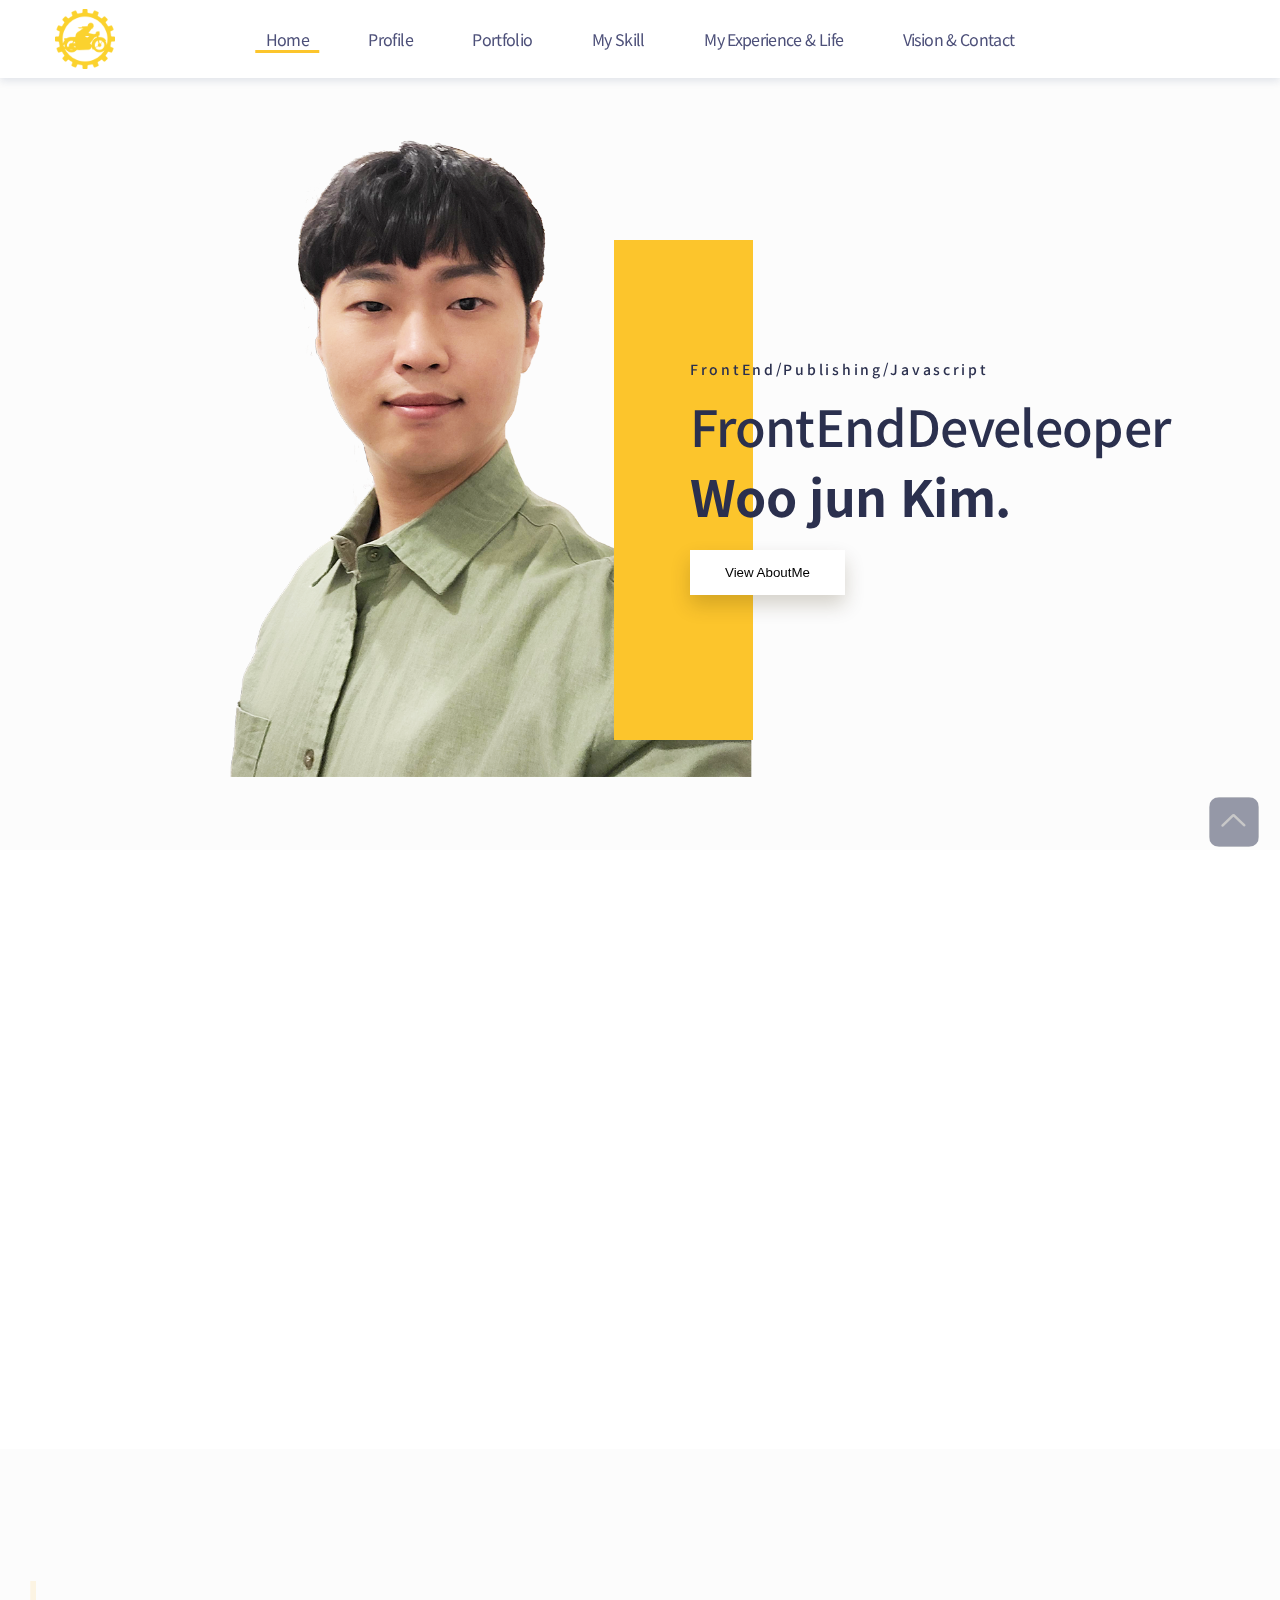
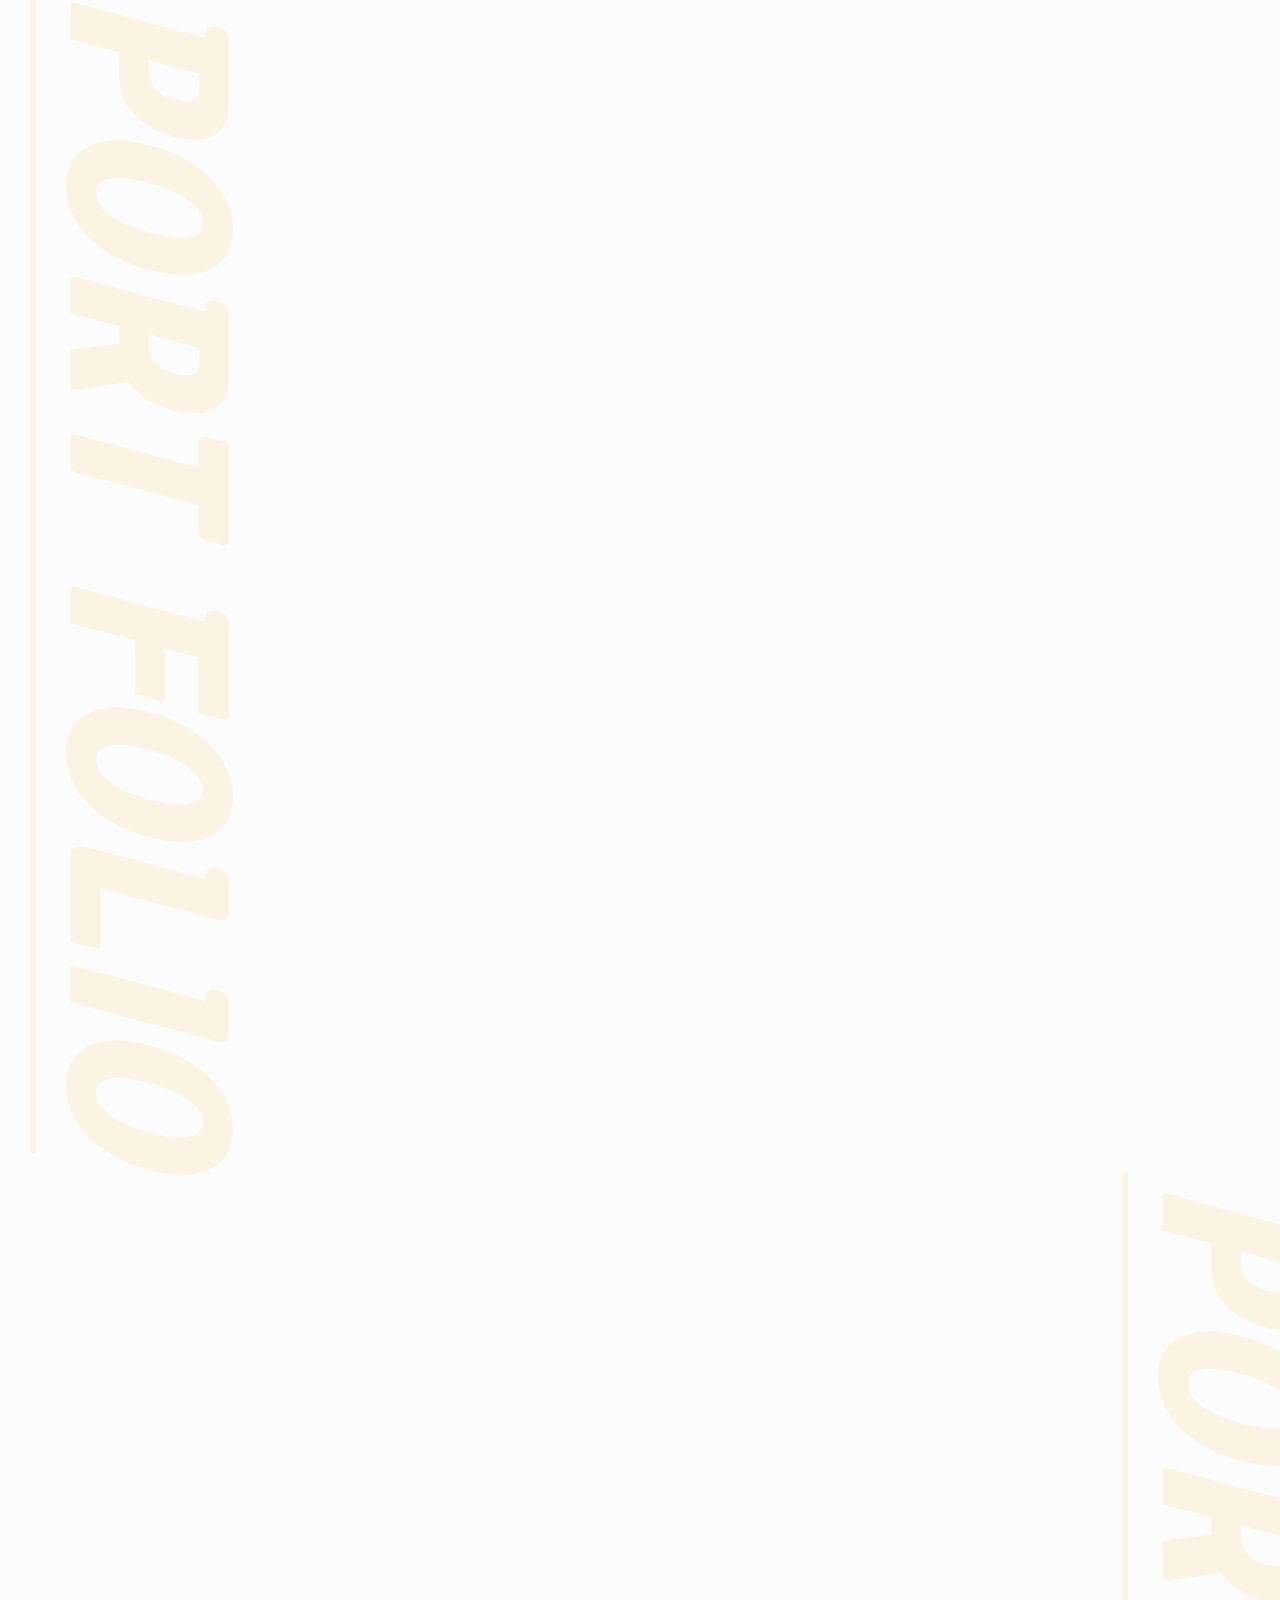
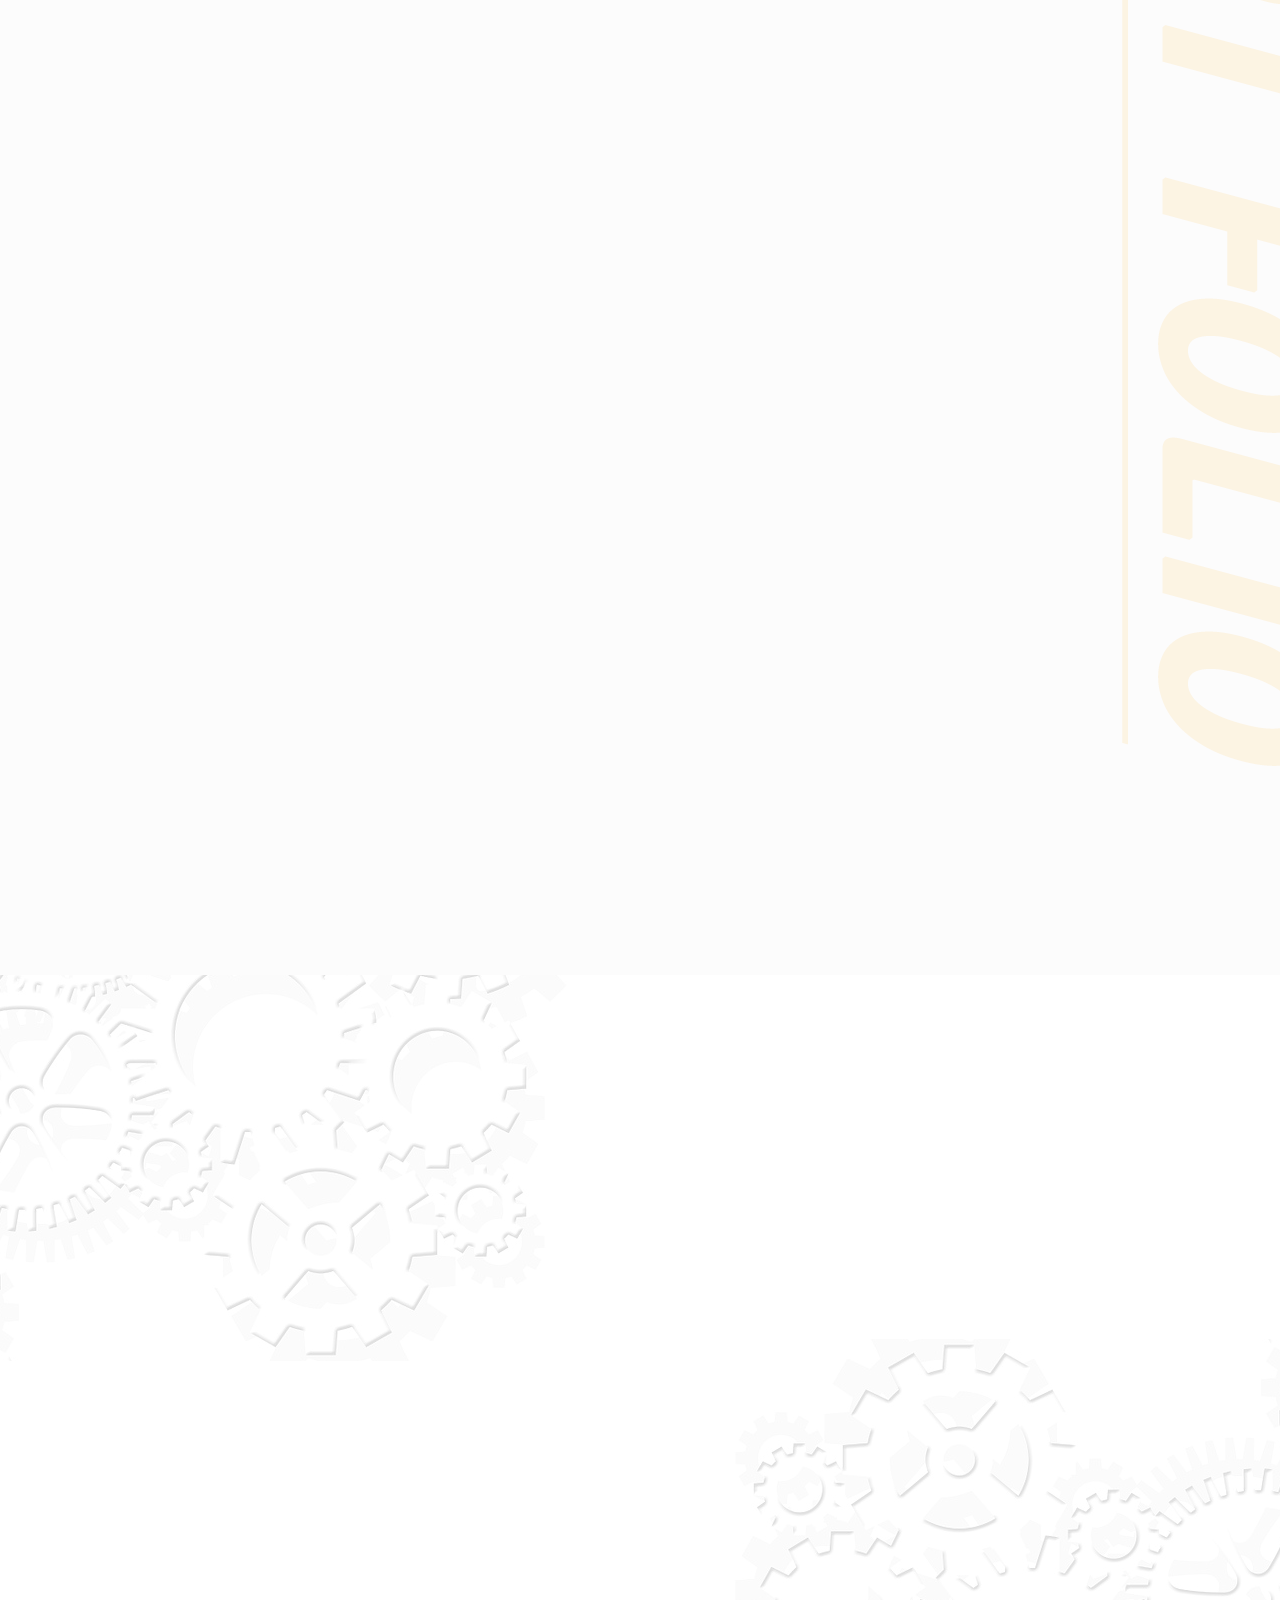
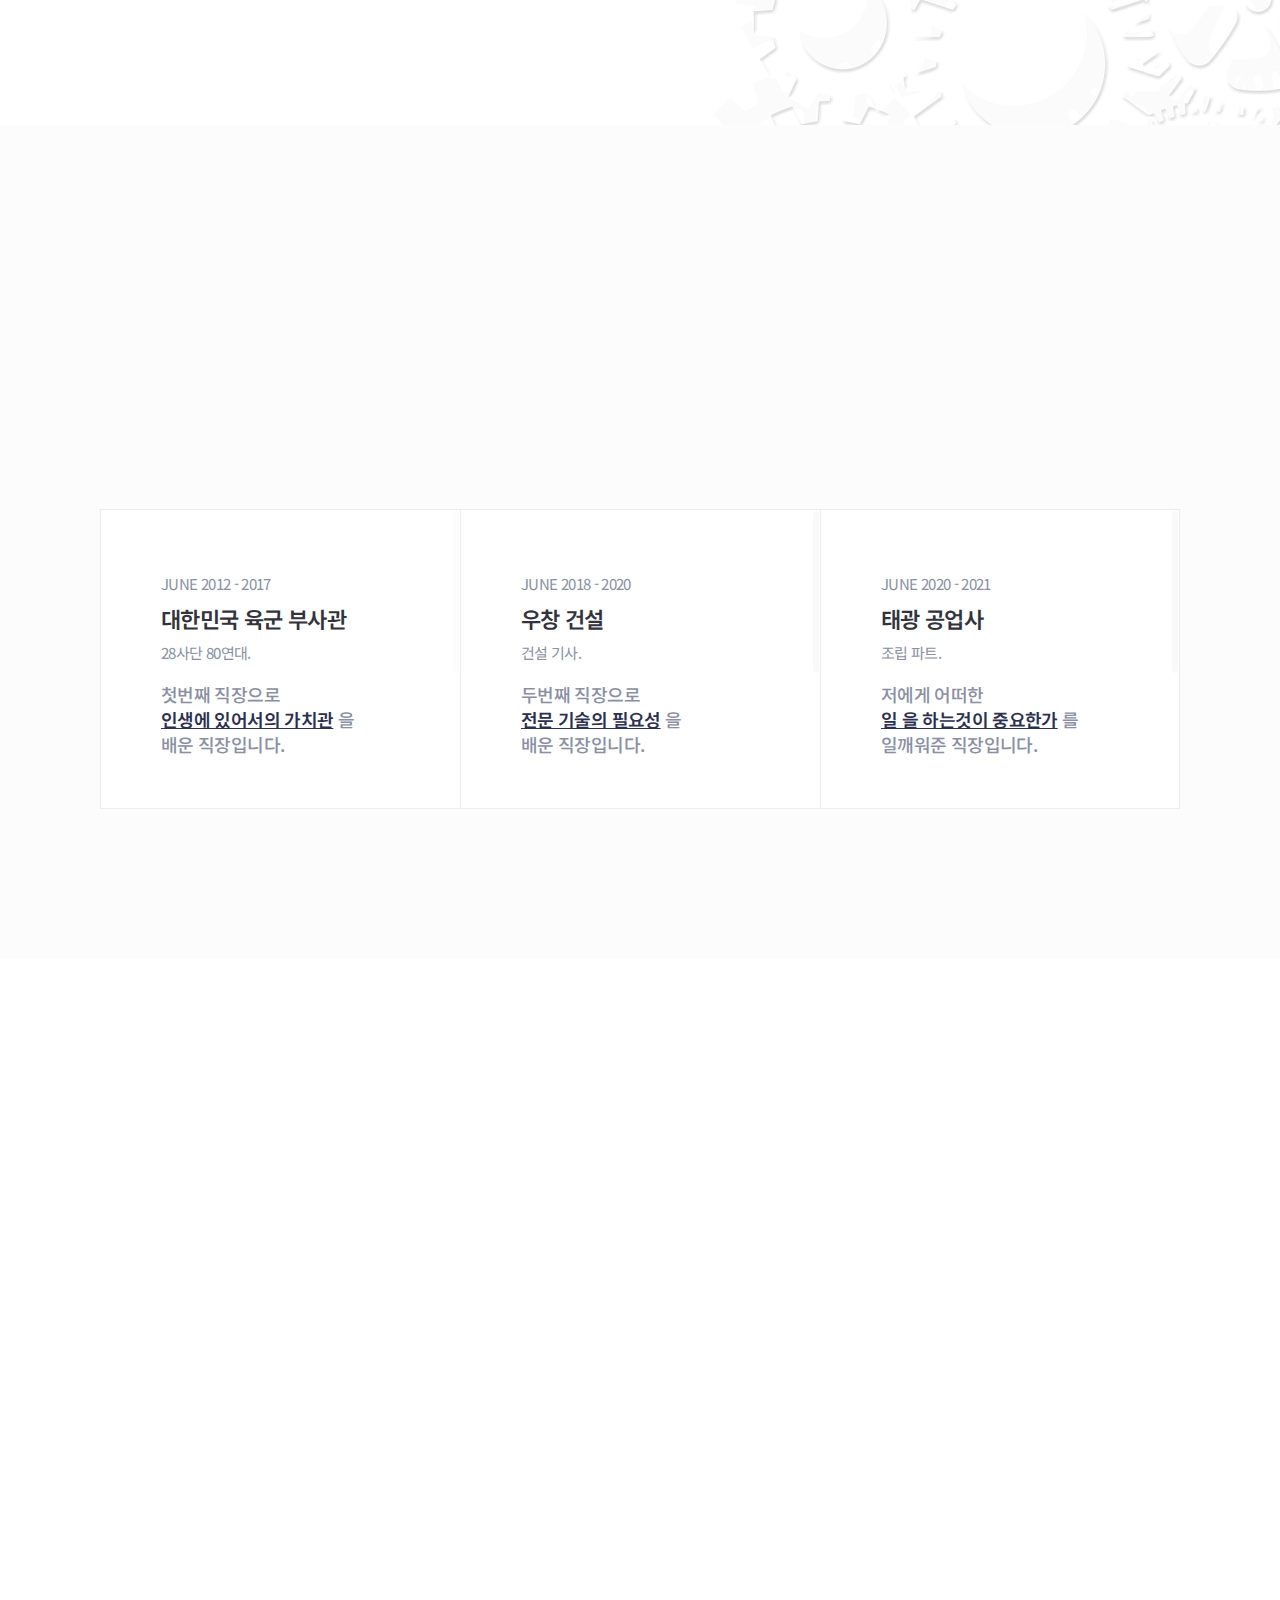
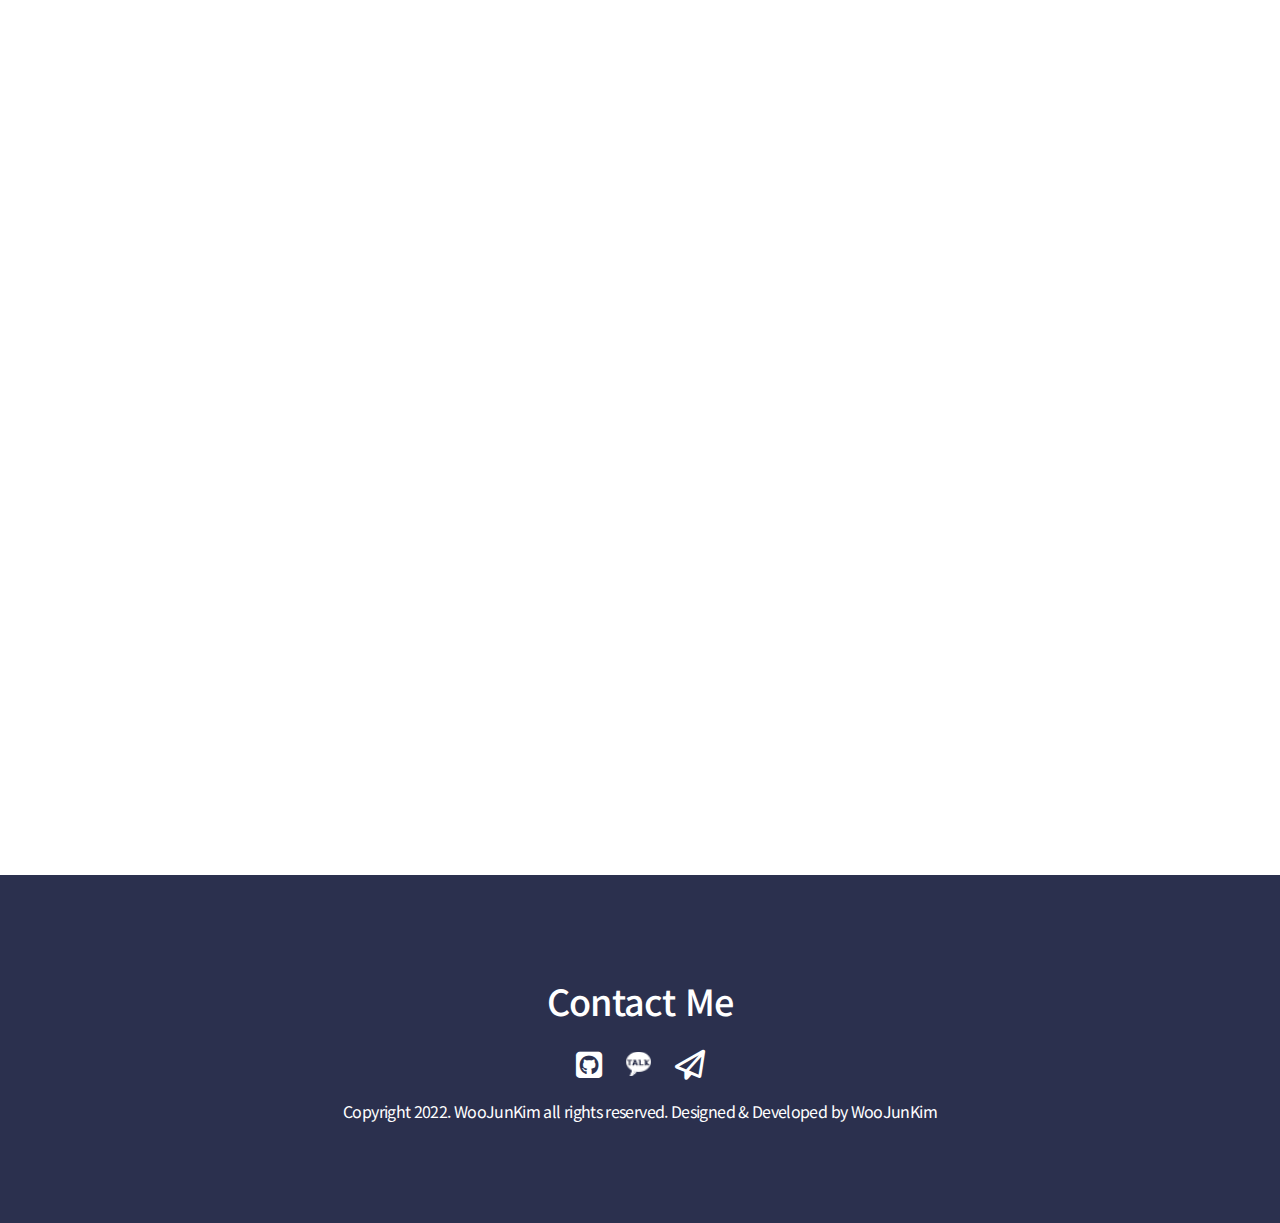
==== index.html @ 04f2af6b "AOS적용완료" ====
<!DOCTYPE html>
<html lang="ko">

<head>
  <meta charset="UTF-8" />
  <meta name="format-detection" content="telephone=no" />
  <!-- favicon -->
  <link rel="apple-touch-icon" sizes="180x180" href="images/apple-touch-icon.png" />
  <link rel="icon" type="image/png" sizes="32x32" href="images/favicon-32x32.png" />
  <link rel="icon" type="image/png" sizes="16x16" href="images/favicon-16x16.png" />
  <link rel="manifest" href="images/site.webmanifest" />
  <link rel="mask-icon" href="images/safari-pinned-tab.svg" color="#5bbad5" />
  <link rel="apple-touch-icon-precomposed" />
  <meta name="msapplication-TileColor" content="#da532c" />
  <meta name="theme-color" content="#ffffff" />

  <title>WooJunKim Portfolio</title>

  <meta http-equiv="X-UA-Compatible" content="IE=edge" />
  <meta name="viewport"
    content="width=device-width, initial-scale=1, minimum-scale=1, maximum-scale=1, user-scalable=no" />

  <meta name="description" content="프론트엔드 개발자 김우준 포트폴리오 입니다." />
  <meta name="keywords" content="프론트엔드, 퍼블리셔, 개발자 김우준 포트폴리오" />
  <meta name="author" content="김우준" />
  <meta property="og:title" content="프론트엔드 개발자 김우준 포트폴리오" />
  <meta property="og:site_name" content="프론트엔드 개발자 김우준 포트폴리오" />
  <meta property="og:type" content="website" />
  <meta property="og:url" content="ehdyd963741.youngyounge.github.io" />
  <meta property="og:image" content="youngyounge.github.io" />
  <meta property="og:description" content="프론트엔드 개발자 김우준 포트폴리오" />

  <link rel="stylesheet" href="css/reset.css" />
  <link
    href="https://fonts.googleapis.com/icon?family=Material+Icons|Material+Icons+Outlined|Material+Icons+Two+Tone|Material+Icons+Round|Material+Icons+Sharp"
    rel="stylesheet" />
  <link rel="stylesheet" href="https://cdnjs.cloudflare.com/ajax/libs/font-awesome/5.8.1/css/all.min.css"
    integrity="sha512-gMjQeDaELJ0ryCI+FtItusU9MkAifCZcGq789FrzkiM49D8lbDhoaUaIX4ASU187wofMNlgBJ4ckbrXM9sE6Pg=="
    crossorigin="anonymous" referrerpolicy="no-referrer" />

  <!--[if lt IE 9]>
      <script src="js/html5shiv.js"></script>
    <![endif]-->
  <script src="js/prefixfree.min.js"></script>
  <script src="js/respond.min.js"></script>
  <script src="https://ajax.googleapis.com/ajax/libs/jquery/2.2.4/jquery.min.js"></script>

  <!-- parallex -->
  <script src="js/parallax.min.js"></script>

  <!-- waypoint-->
  <script src="js/jquery.waypoints.js"></script>

  <!-- aos 관련 코드 -->
  <link href="js/aos/aos.css" rel="stylesheet" />
  <script src="js/aos/aos.js"></script>

  <!-- gsap -->
  <script src="https://cdnjs.cloudflare.com/ajax/libs/gsap/3.6.0/gsap.min.js"
    integrity="sha512-1dalHDkG9EtcOmCnoCjiwQ/HEB5SDNqw8d4G2MKoNwjiwMNeBAkudsBCmSlMnXdsH8Bm0mOd3tl/6nL5y0bMaQ=="
    crossorigin="anonymous" referrerpolicy="no-referrer"></script>

  <!-- googlefonts -->
  <link
    href="https://fonts.googleapis.com/icon?family=Material+Icons|Material+Icons+Outlined|Material+Icons+Two+Tone|Material+Icons+Round|Material+Icons+Sharp"
    rel="stylesheet" />

  <!-- font-awesome -->
  <link rel="stylesheet" href="https://cdnjs.cloudflare.com/ajax/libs/font-awesome/6.2.0/css/all.min.css"
    integrity="sha512-xh6O/CkQoPOWDdYTDqeRdPCVd1SpvCA9XXcUnZS2FmJNp1coAFzvtCN9BmamE+4aHK8yyUHUSCcJHgXloTyT2A=="
    crossorigin="anonymous" referrerpolicy="no-referrer" />

  <!-- Progressbar 관련 -->
  <script type="text/javascript" src="js/progressbar/progressbar.js"></script>
  <link rel="stylesheet" href="https://cdn.jsdelivr.net/npm/swiper/swiper-bundle.min.css" />

  <!-- mixitup -->
  <script src="js/mixitup.min.js"></script>
  <!-- swiper -->
  <script src="https://cdn.jsdelivr.net/npm/swiper/swiper-bundle.min.js"></script>
  <link rel="stylesheet" href="js/swiper/swiper.min.css" />
  <script src="js/swiper/swiper.min.js"></script>
  <!-- 스크롤바 -->
  <script src="js/jquery.nicescroll.min.js"></script>
  <link rel="stylesheet" href="css/style.css" />
  <link rel="stylesheet" href="css/responce.css">
  <script src="js/script.js"></script>
</head>

<body>
  <div class="wrap">
    <!-- 모바일 버튼 -->
    <a href="#" class="mb-bt">
      <span class="line"></span>
    </a>
    <!-- 모바일 메뉴 내용 -->
    <div class="mb-wrap">
      <div class="mb-wrap-main">
        <ul class="mb-menu">
          <li>
            <a href="#visual" class="mb-mainmenu">Home</a>
          </li>
          <li>
            <a href="#profile" class="mb-mainmenu">Profile</a>
          </li>
          <li>
            <a href="#portfolio" class="mb-mainmenu">Portfolio</a>
          </li>
          <li>
            <a href="#skill" class="mb-mainmenu">My Skill</a>
          </li>
          <li>
            <a href="#experience" class="mb-mainmenu">My Experience & Life</a>
          </li>
          <li>
            <a href="#vision" class="mb-mainmenu">Vision</a>
          </li>
          <li>
            <a href="#footer" class="mb-mainmenu">Footer</a>
          </li>
        </ul>
      </div>
    </div>
    <!-- 모바일 메뉴 가림막 -->
    <div class="mb-dim"></div>
    <!-- 위로올리기 -->
    <div class="gotop"></div>
    <!-- 오른쪽 고정 메뉴 -->
    <div class="fix-menu">
      <a href="#footer"><span>Contact</span></a>
      <a href="images/김우준.pdf"><i class="fa-solid fa-file-pdf"></i><span>PDF</span></a>
      <a href="#"><i class="fa-solid fa-file-contract"></i><span>이력서</span></a>
    </div>

    <header class="header">
      <a href="#" class="logo"></a>
      <div class="inner">
        <ul class="gnb">
          <li><a href="#visual">Home</a></li>
          <li><a href="#profile">Profile</a></li>
          <li><a href="#portfolio">Portfolio</a></li>
          <li><a href="#skill">My Skill</a></li>
          <li><a href="#experience">My Experience & Life</a></li>
          <li><a href="#vision">Vision & Contact</a></li>
        </ul>
      </div>
      <a href="#" class="mail"></a>
    </header>
    <section class="visual" id="visual">

      <div class="visual-left">
        <img src="images/visualmyfhoto.png" alt="" data-aos="fade-in" data-aos-delay="500" data-aos-duration="500"
          data-aos-offset="500" />
      </div>
      <div class="visual-right" data-aos="fade-left" data-aos-delay="500" data-aos-offset="500"
        data-aos-duration="500">
        <div class="visual-right-box"></div>
        <div class="visual-right-textbox">
          <p>F r o n t E n d / P u b l i s h i n g / J a v a s c r i p t</p>
          <h5>FrontEndDeveleoper</h5>
          <h3>Woo jun Kim.</h3>
          <a href="#profile"><button class="visual-right-bt">View AboutMe</button></a>
        </div>
      </div>

    </section>

    <section class="profile" id="profile">
      <div class="inner">
        <div class="profile-container">
          <div class="profile-left" data-aos="fade-up" data-aos-delay="600" data-aos-duration="1500"
            data-aos-offset="500">
            <div class="porfile-left-img"></div>
            <span>About Me</span>
          </div>

          <div class="profile-center">
            <div class="profile-center-textbox">
              <ul data-aos="fade-left" data-aos-delay="600" data-aos-duration="1000" data-aos-offset="200">
                <p>"Allow me to introduce myself!"</p>
                <li>Birth : January / 1993year</li>
                <li>E-mail : ehdyd963741@naver.com</li>
                <li>Location : Deagu</li>
                <li>MBTI : "INFJ-T"</li>
              </ul>
              <div data-aos="flip-left" data-aos-easing="ease-out-cubic" data-aos-delay="700" data-aos-duration="1200"
                data-aos-offset="200">
                <span>"어제보다 나은 오늘의 내가 되자!"가 모토인
                  <strong style="color: #fcc52c; font-weight: 700; font-size: 24px">김우준</strong>
                  입니다 : )
                </span>
                <p>
                  코딩의 세계에 빠져들고부터 배우는것이 매일매일 새롭고,<br />
                  즐거운 마음으로 숙련된 FrontEnd 개발자가 되기위해 노력이라는
                  <br />
                  비를 뿌리며 새싹에서 나무가 되듯이 결실의 열매를 맺어가겠습니다.
                </p>
                <div class="profile-bt">
                  <a href="#portfolio">
                    <button class="profile-center-bt">View Work</button>
                  </a>
                  <a href="https://github.com/ehdyd963741" target="_blank">
                    <button class="profile-center-bt2">Git Hub</button>
                  </a>
                </div>
              </div>
            </div>
          </div>

          <div class="profile-right">
            <div class="profile-right-education" data-aos="fade-left" data-aos-delay="600" data-aos-duration="1500"
              data-aos-offset="200">
              <ul>
                <h4>Education</h4>
                <li>뷰(Vue)활용 프론트엔드 개발자 양성과정</li>
                <li>2022.05 ~ 2022.10 그린컴퓨터아트학원</li>
                <li>2008.03 ~ 2011.02 경북기계공업고등학교</li>
              </ul>
            </div>
            <div class="profile-right-experience" data-aos="fade-left" data-aos-delay="700" data-aos-duration="1500"
              data-aos-offset="200">
              <ul>
                <h4>Experience</h4>
                <li>2012 ~ 2017 대한민국 육군 부사관</li>
                <li>2018 ~ 2020 우창건설</li>
                <li>2020 ~ 2021 태광공업사</li>
              </ul>
            </div>
          </div>
        </div>
      </div>
    </section>

    <section class="portfolio" id="portfolio">
      <div class="inner">

        <div id="scene" class="business_canvas">
          <div class="business_bg" data-depth="0.5">
            <span></span>
          </div>
        </div>

        <div id="scene2" class="business_canvas2">
          <div class="business_bg2" data-depth="0.5">
            <span></span>
          </div>
        </div>

        <div class="portfolio-title" data-aos="fade-up" data-aos-duration="1000" data-aos-offset="500">
          <h2>ProJect Works</h2>
          <span></span>
        </div>
        <!-- 문제생긴 녀석 -->

        <div class="persnoal-top" data-aos="fade-up" data-aos-duration="1500" data-aos-offset="500">
          <h4 data-aos="fade-left" data-aos-delay="600" data-aos-duration="700" data-aos-offset="500">Personal Work</h4>
          <div class="persnoal-img-box">
            <a href="#" class="pr-img1"></a>
            <a href="https://ehdyd963741.github.io/Suzuki/" target="_blank" class="pr-img2"></a>
          </div>
          <div class="pr-textbox clearfix" data-aos="fade-left" data-aos-delay="700" data-aos-duration="700"
            data-aos-offset="400">
            <ul>
              <p>Persnoal Work List</p>
              <li><a href="#">정육각(PC/Github)</a></li>
              <li><a href="#">스즈키(PC/Mobile/Github)</a></li>
            </ul>
          </div>
        </div>


        <div class="study-midle-all">
          <div class="study-midle clearfix">
            <h4 data-aos="fade-up" data-aos-duration="1000" data-aos-offset="500">StudyWork</h4>
            <div class="slide-menu" data-aos="fade-left" data-aos-delay="1200" data-aos-duration="700"
              data-aos-offset="400">
              <ul class="st-list">
                <p>Study List</p>
                <li>
                  <a href="#">거제청년 이룸 센터</a>
                </li>
                <li>
                  <a href="#">마시그래이</a>
                </li>
                <li>
                  <a href="#">노엘로 힐즈</a>
                </li>
                <li>
                  <a href="#">Stx건설</a>
                </li>
                <li>
                  <a href="#">K-water</a>
                </li>
              </ul>
            </div>
          </div>
          <div class="swiper-inner clearfix" data-aos="fade-down" data-aos-delay="600" data-aos-duration="700"
            data-aos-offset="400">
            <div class="swiper-container sw-port-cube">
              <div class="swiper-wrapper">
                <div class="swiper-slide slide-cube-item">
                  <div class="sw-port-thumb">
                    <a href="https://ehdyd963741.github.io/page-geoje/" target="_blank">
                      <img src="images/gejecube.png" alt="#" />
                    </a>
                    <div class="sw-port-link">
                      <a href="https://ehdyd963741.github.io/geojeyouth-2-/" target="_blank"
                        class="sw-port-link-work"><i class="fa-solid fa-file-code"></i>Work</a>
                      <a href="https://github.com/ehdyd963741/geojeyouth-2-.git" target="_blank"
                        class="sw-port-link-git"><i class="fab fa-github"></i>Git.code</a>
                      <a href="https://ehdyd963741.github.io/page-geoje/" target="_blank" class="sw-port-link-vue"><i
                          class="fab fa-vuejs"></i>Vue.Build</a>
                      <a href="https://github.com/ehdyd963741/vue-geoje.git" target="_blank"
                        class="sw-port-link-vue-git"><i class="fa-solid fa-code-pull-request"></i>Vue.Code</a>
                      <a href="https://geojeyouth.com/web/" target="_blank" class="sw-port-link-origin"><i
                          class="fa-regular fa-file-lines"></i>Origin</a>
                    </div>
                  </div>
                </div>
                <div class="swiper-slide slide-cube-item">
                  <div class="sw-port-thumb">
                    <a href="https://ehdyd963741.github.io/page-mashi/" target="_blank">
                      <img src="images/masicube.png" alt="#" />
                    </a>
                    <div class="sw-port-link">
                      <a href="https://ehdyd963741.github.io/Masigray/" target="_blank" class="sw-port-link-work"><i
                          class="fa-solid fa-file-code"></i>Work</a>
                      <a href="https://github.com/ehdyd963741/Masigray.git" target="_blank" class="sw-port-link-git"><i
                          class="fab fa-github"></i>Git.code</a>
                      <a href="https://ehdyd963741.github.io/page-mashi/ " target="_blank" class="sw-port-link-vue"><i
                          class="fab fa-vuejs"></i>Vue.Build</a>
                      <a href="https://github.com/ehdyd963741/vuemasi.git" target="_blank"
                        class="sw-port-link-vue-git"><i class="fa-solid fa-code-pull-request"></i>Vue.Code</a>
                      <a href="https://www.masigray.com:5021/main/main.asp" target="_blank"
                        class="sw-port-link-origin"><i class="fa-regular fa-file-lines"></i>Origin</a>
                    </div>
                  </div>
                </div>
                <div class="swiper-slide slide-cube-item">
                  <div class="sw-port-thumb">
                    <a href="https://ehdyd963741.github.io/page-noelo/" target="_blank">
                      <img src="images/noelocube.png" alt="#" />
                    </a>
                    <div class="sw-port-link">
                      <a href="https://ehdyd963741.github.io/noelohills/" target="_blank" class="sw-port-link-work"><i
                          class="fa-solid fa-file-code"></i>Work</a>
                      <a href="https://github.com/ehdyd963741/noelohills.git" target="_blank"
                        class="sw-port-link-git"><i class="fab fa-github"></i>Git.code</a>
                      <a href="https://ehdyd963741.github.io/page-noelo/" target="_blank" class="sw-port-link-vue"><i
                          class="fab fa-vuejs"></i>Vue.Build</a>
                      <a href="https://github.com/ehdyd963741/vuenoelo.git" target="_blank"
                        class="sw-port-link-vue-git"><i class="fa-solid fa-code-pull-request"></i>Vue.Code</a>
                      <a href="https://noelohills.com/" target="_blank" class="sw-port-link-origin"><i
                          class="fa-regular fa-file-lines"></i>Origin</a>
                    </div>
                  </div>
                </div>
                <div class="swiper-slide slide-cube-item">
                  <div class="sw-port-thumb">
                    <a href="https://ehdyd963741.github.io/page-stx/" target="_blank">
                      <img src="images/stxcube.png" alt="#" />
                    </a>
                    <div class="sw-port-link">
                      <a href="https://ehdyd963741.github.io/STXconst/" target="_blank" class="sw-port-link-work"><i
                          class="fa-solid fa-file-code"></i>Work</a>
                      <a href="https://github.com/ehdyd963741/STXconst.git" target="_blank" class="sw-port-link-git"><i
                          class="fab fa-github"></i>Git.code</a>
                      <a href="https://ehdyd963741.github.io/page-stx/" target="_blank" class="sw-port-link-vue"><i
                          class="fab fa-vuejs"></i>Vue.Build</a>
                      <a href="https://github.com/ehdyd963741/vuestx.git" target="_blank"
                        class="sw-port-link-vue-git"><i class="fa-solid fa-code-pull-request"></i>Vue.Code</a>
                      <a href="http://www.stxconst.co.kr/" target="_blank" class="sw-port-link-origin"><i
                          class="fa-regular fa-file-lines"></i>Origin</a>
                    </div>
                  </div>
                </div>
                <div class="swiper-slide slide-cube-item">
                  <div class="sw-port-thumb">
                    <a href="https://ehdyd963741.github.io/k-water/" target="_blank">
                      <img src="images/k-watercube.png" alt="#" />
                    </a>
                    <div class="sw-port-link">
                      <a href="https://ehdyd963741.github.io/k-water/" target="_blank" class="sw-port-link-work"><i
                          class="fa-solid fa-file-code"></i>Work</a>
                      <a href="https://github.com/ehdyd963741/k-water.git" target="_blank" class="sw-port-link-git"><i
                          class="fab fa-github"></i>Git.code</a>
                      <a href="https://www.kwater.or.kr/main.do?s_mid=1" target="_blank" class="sw-port-link-origin"><i
                          class="fa-regular fa-file-lines"></i>Origin</a>
                    </div>
                  </div>
                </div>
              </div>
            </div>
          </div>
        </div>

        <div class="allproject" data-aos="fade-up" data-aos-delay="600" data-aos-duration="500" data-aos-offset="300">
          <div class="allproject-title-box">
            <h2>All Project Works</h2>
            <p>제가 직접 작성한 클론코딩 및 Vue 프로젝트 입니다.</p>
          </div>

          <div class="container allproject-menubar">
            <button type="button" data-filter="all">
              <p>All ProJect Works</p>
            </button>
            <button type="button" data-filter=".persnoal">
              <p>Persnoal Work</p>
            </button>
            <button type="button" data-filter=".vuework">
              <p>Vue Project</p>
            </button>
            <button type="button" data-filter=".secons">
              <p>Team / API / PHP Project</p>
            </button>
          </div>

          <div class="mix-wrapper allproject-title-item">
            <div class="mix persnoal allproject-item" data-order="1">
              <div class="item-mack"></div>
                <img src="images/suzukiap.png" alt="스즈키" href="https://ehdyd963741.github.io/Suzuki/"/>
              <div class="item-mack2">
                <a href="https://ehdyd963741.github.io/Suzuki/" target="_blank" class="sw-port-link-work">
                  <i class="fa-solid fa-file-code"></i>Work</a>
                <a href="https://github.com/ehdyd963741/Suzuki.git" target="_blank" class="sw-port-link-git">
                  <i class="fab fa-github"></i>Git.code</a>
                <a href="https://www.suzuki.kr/" target="_blank" class="sw-port-link-origin">
                  <i class="fa-regular fa-file-lines"></i>Origin</a>
              </div>
            </div>
            <div class="mix persnoal allproject-item" data-order="2">
              <div class="item-mack"></div>
              <img src="images/jungap.png" alt="" />
              <div class="item-mack2">
                <a href="#" target="_blank" class="sw-port-link-work">
                  <i class="fa-solid fa-file-code"></i>Work</a>
                <a href="#" target="_blank" class="sw-port-link-git">
                  <i class="fab fa-github"></i>Git.code</a>
                <a href="#" target="_blank" class="sw-port-link-origin">
                  <i class="fa-regular fa-file-lines"></i>Origin</a>
              </div>
            </div>
            <div class="mix allproject-item" data-order="3">
              <div class="item-mack"></div>
              <img src="images/kwaterap.png" alt="" />
              <div class="item-mack2">
                <a href="https://ehdyd963741.github.io/k-water/" target="_blank" class="sw-port-link-work"><i
                    class="fa-solid fa-file-code"></i>Work</a>
                <a href="https://github.com/ehdyd963741/k-water.git" target="_blank" class="sw-port-link-git"><i
                    class="fab fa-github"></i>Git.code</a>
                <a href="https://www.kwater.or.kr/main.do?s_mid=1" target="_blank" class="sw-port-link-origin"><i
                    class="fa-regular fa-file-lines"></i>Origin</a>
              </div>
            </div>
            <div class="mix vuework allproject-item" data-order="4">
              <div class="item-mack"></div>
              <img src="images/gejeap.png" alt="" />
              <div class="item-mack2">
                <a href="https://ehdyd963741.github.io/geojeyouth-2-/" target="_blank" class="sw-port-link-work"><i
                    class="fa-solid fa-file-code"></i>Work</a>
                <a href="https://github.com/ehdyd963741/geojeyouth-2-.git" target="_blank" class="sw-port-link-git"><i
                    class="fab fa-github"></i>Git.code</a>
                <a href="https://ehdyd963741.github.io/page-geoje/" target="_blank" class="sw-port-link-vue"><i
                    class="fab fa-vuejs"></i>Vue.Build</a>
                <a href="https://github.com/ehdyd963741/vue-geoje.git" target="_blank" class="sw-port-link-vue-git"><i
                    class="fa-solid fa-code-pull-request"></i>Vue.Code</a>
                <a href="https://geojeyouth.com/web/" target="_blank" class="sw-port-link-origin"><i
                    class="fa-regular fa-file-lines"></i>Origin</a>
              </div>
            </div>
            <div class="mix vuework allproject-item" data-order="5">
              <div class="item-mack"></div>
              <img src="images/noeloap.png" alt="" />
              <div class="item-mack2">
                <a href="https://ehdyd963741.github.io/noelohills/" target="_blank" class="sw-port-link-work"><i
                    class="fa-solid fa-file-code"></i>Work</a>
                <a href="https://github.com/ehdyd963741/noelohills.git" target="_blank" class="sw-port-link-git"><i
                    class="fab fa-github"></i>Git.code</a>
                <a href="https://ehdyd963741.github.io/page-noelo/" target="_blank" class="sw-port-link-vue"><i
                    class="fab fa-vuejs"></i>Vue.Build</a>
                <a href="https://github.com/ehdyd963741/vuenoelo.git" target="_blank" class="sw-port-link-vue-git"><i
                    class="fa-solid fa-code-pull-request"></i>Vue.Code</a>
                <a href="https://noelohills.com/" target="_blank" class="sw-port-link-origin"><i
                    class="fa-regular fa-file-lines"></i>Origin</a>
              </div>
            </div>
            <div class="mix vuework allproject-item" data-order="6">
              <div class="item-mack"></div>
              <img src="images/masiap.png" alt="" />
              <div class="item-mack2">
                <a href="https://ehdyd963741.github.io/Masigray/" target="_blank" class="sw-port-link-work"><i
                    class="fa-solid fa-file-code"></i>Work</a>
                <a href="https://github.com/ehdyd963741/Masigray.git" target="_blank" class="sw-port-link-git"><i
                    class="fab fa-github"></i>Git.code</a>
                <a href="https://ehdyd963741.github.io/page-mashi/ " target="_blank" class="sw-port-link-vue"><i
                    class="fab fa-vuejs"></i>Vue.Build</a>
                <a href="https://github.com/ehdyd963741/vuemasi.git" target="_blank" class="sw-port-link-vue-git"><i
                    class="fa-solid fa-code-pull-request"></i>Vue.Code</a>
                <a href="https://www.masigray.com:5021/main/main.asp" target="_blank" class="sw-port-link-origin"><i
                    class="fa-regular fa-file-lines"></i>Origin</a>
              </div>
            </div>
            <div class="mix vuework allproject-item" data-order="7">
              <div class="item-mack"></div>
              <img src="images/stxap.png" alt="" />
              <div class="item-mack2">
                <a href="https://ehdyd963741.github.io/STXconst/" target="_blank" class="sw-port-link-work">
                  <i class="fa-solid fa-file-code"></i>Work</a>
                <a href="https://github.com/ehdyd963741/STXconst.git" target="_blank" class="sw-port-link-git">
                  <i class="fab fa-github"></i>Git.code</a>
                <a href="https://ehdyd963741.github.io/page-stx/" target="_blank" class="sw-port-link-vue">
                  <i class="fab fa-vuejs"></i>Vue.Build</a>
                <a href="https://github.com/ehdyd963741/vuestx.git" target="_blank" class="sw-port-link-vue-git">
                  <i class="fa-solid fa-code-pull-request"></i>Vue.Code</a>
                <a href="http://www.stxconst.co.kr/" target="_blank" class="sw-port-link-origin">
                  <i class="fa-regular fa-file-lines"></i>Origin</a>
              </div>
            </div>
            <div class="mix secons allproject-item" data-order="8">
              <div class="item-mack"></div>
              <img src="images/corailap.png" alt="" />
              <div class="item-mack2">
                <a href="https://qwertymi.github.io/korail/" target="_blank" class="sw-port-link-work">
                  <i class="fa-solid fa-file-code"></i>Work</a>
                <a href="https://github.com/qwertymi/korail" target="_blank" class="sw-port-link-git">
                  <i class="fab fa-github"></i>Git.code</a>
                <a href="https://info.korail.com/info/index.do" target="_blank" class="sw-port-link-origin">
                  <i class="fa-regular fa-file-lines"></i>Origin</a>
              </div>
            </div>
            <div class="mix vuework secons allproject-item" data-order="9">
              <div class="item-mack"></div>
              <img src="images/ghibliap.png" alt="" />
              <div class="item-mack2">
                <a href="https://ehdyd963741.github.io/page-ghibli/" target="_blank" class="sw-port-link-vue">
                  <i class="fab fa-vuejs"></i>Vue.Build</a>
                <a href="https://github.com/ehdyd963741/vuestx.git" target="_blank" class="sw-port-link-vue-git">
                  <i class="fa-solid fa-code-pull-request"></i>Vue.Code</a>
                <a href="https://github.com/ehdyd963741/STXconst.git" target="_blank" class="sw-port-link-git">
                  <i class="fab fa-github"></i>Git.code</a>
                <a href="http://www.stxconst.co.kr/" target="_blank" class="sw-port-link-origin">
                  <i class="fa-regular fa-file-lines"></i>Origin</a>
              </div>
            </div>
            <div class="mix vuework secons allproject-item" data-order="10">
              <div class="item-mack"></div>
              <img src="images/toyap.png" alt="" />
              <div class="item-mack2">
                <a href="https://ehdyd963741.github.io/page-stx/" target="_blank" class="sw-port-link-vue">
                  <i class="fab fa-vuejs"></i>Vue.Build</a>
                <a href="https://github.com/ehdyd963741/vuestx.git" target="_blank" class="sw-port-link-vue-git">
                  <i class="fa-solid fa-code-pull-request"></i>Vue.Code</a>
                <a href="https://github.com/ehdyd963741/STXconst.git" target="_blank" class="sw-port-link-git">
                  <i class="fab fa-github"></i>Git.code</a>
                <a href="http://www.stxconst.co.kr/" target="_blank" class="sw-port-link-origin">
                  <i class="fa-regular fa-file-lines"></i>Origin</a>
              </div>
            </div>
            <div class="mix vuework persnoal allproject-item" data-order="11">
              <div class="item-mack"></div>
              <img src="images/noneap.png" alt="" />
              <div class="item-mack2"></div>
            </div>
            <div class="mix vuework persnoal allproject-item" data-order="12">
              <div class="item-mack"></div>
              <img src="images/noneap.png" alt="" />
              <div class="item-mack2"></div>
            </div>
          </div>
        </div>
      </div>
    </section>

    <section class="skill" id="skill">
      <div class="skill-back"></div>
      <div class="skill-back2"></div>
      <div class="inner">
        <div class="ab-text">
          <h3 data-aos="fade-up" data-aos-delay="500" data-aos-duration="700" data-aos-offset="400">My Skills</h3>
          <span data-aos="fade-up" data-aos-delay="600" data-aos-duration="700" data-aos-offset="400">제가 사용한 Skill
            들입니다.
            <strong style="color: #2b304e; font-weight: 500; font-size: 18px">아직은 미약한 부분이 많은 Skill </strong>이지만 항상 갈고 닦아
            <strong style="color: #2b304e; font-weight: 500; font-size: 18px">100%</strong>를 채울수 있도록 노력하는 현재 진행형
            입니다.</span>
        </div>

        <div class="skill-about-container" data-aos="zoom-in">
          <div>
            <i class="fa-brands fa-html5" style="color: #2b304e"></i>
            <p>HTML</p>
            <div id="H"></div>
          </div>

          <div>
            <i class="fa-brands fa-css3" style="padding-left: 10px; color: #2b304e"></i>
            <p>CSS</p>
            <div id="C"></div>
          </div>

          <div>
            <i class="fab fa-github" style="color: #2b304e"></i>
            <p>GitHub</p>
            <div id="G"></div>
          </div>

          <div>
            <i class="fa-brands fa-figma" style="padding-left: 5px; color: #2b304e"></i>
            <p>Figma</p>
            <div id="F"></div>
          </div>

          <div>
            <i class="fa-brands fa-js" style="padding-left: 10px; color: #2b304e"></i>
            <p>javascript</p>
            <div id="J"></div>
          </div>

          <div>
            <i class="fa-brands fa-sass" style="padding-left: 13px; color: #2b304e"></i>
            <p>SCSS</p>
            <div id="S"></div>
          </div>

          <div>
            <i class="fa-solid fa-wifi" style="transform: rotate(240deg); color: #2b304e"></i>
            <p>Jquery</p>
            <div id="Q"></div>
          </div>

          <div>
            <i class="fa-brands fa-bootstrap" style="padding-left: 5px; color: #2b304e"></i>
            <p>BootStrap</p>
            <div id="T"></div>
          </div>

          <div>
            <i class="fa-brands fa-vuejs" style="color: #2b304e"></i>
            <p>Vue</p>
            <div id="V"></div>
          </div>

          <div>
            <i class="fa-brands fa-php" style="color: #2b304e"></i>
            <p>PHP</p>
            <div id="P"></div>
          </div>

          <div>
            <i class="fa-solid fa-otter" style="padding-left: 5px; color: #2b304e"></i>
            <p>MariaDB</p>
            <div id="M"></div>
          </div>

          <div>
            <i class="fa-regular fa-file" style="padding-left: 10px; color: #2b304e"></i>
            <p>RestFull</p>
            <div id="L"></div>
          </div>
        </div>
      </div>
    </section>

    <section class="experience" id="experience">
      <div class="inner">
        <div class="experience-title-box">
          <h2 data-aos="fade-up" data-aos-delay="500" data-aos-duration="700" data-aos-offset="400">Work Experiences
          </h2>
          <p data-aos="fade-up" data-aos-delay="1500" data-aos-duration="700" data-aos-offset="400">
            10년간의 직장을 다니며 쌓인 여러 경험들 입니다.<br />
            이러한 경험들을 통해 <strong style="color:#2b304e; font-weight:800;">'김우준'</strong> 이 어떤 사람인지 <br> 직장 내 동료들과 잘 어울릴
            사람인지, 문제점 개선을 위하여 어떤 노력을 했는지를 적어 보았습니다.
          </p>
        </div>
        <div class="experience-container">
          <div class="experience-item">
            <p>JUNE 2012 - 2017</p>
            <h3>대한민국 육군 부사관</h3>
            <p>28사단 80연대.</p>
            <ul class="experience-item-list">
              <li style="font-weight: 500; font-size: 18px; padding: 10px 0">
                첫번째 직장으로<br><strong style="
                      font-weight: 600;
                      font-size: 18px;
                      text-decoration: underline;
                      color: #2b304e;
                    ">인생에 있어서의 가치관</strong> 을 <br>배운 직장입니다.
              </li>
              <li style="font-weight: 500; font-size: 16px; padding-top: 50px">
                제가 배운 삶을 바꾸어준<br />
                가치관을 소개합니다.
              </li>
              <li style="font-weight: 500; font-size: 16px; padding-top: 10px">
                1.사람들 과의 관계에서 소홀히 하지말것
              </li>
              <li style="font-weight: 500; font-size: 16px">
                2.긴급한 순간에 당황하지 말것
              </li>
              <li style="font-weight: 500; font-size: 16px">
                3.성실과 겸손한 태도는 인정을 받는다.
              </li>
            </ul>
          </div>
          <div class="experience-item">
            <p>JUNE 2018 - 2020</p>
            <h3>우창 건설</h3>
            <p>건설 기사.</p>
            <ul class="experience-item-list">
              <li style="font-weight: 500; font-size: 18px; padding: 10px 0">
                두번째 직장으로<br>
                <strong style="
                      font-weight: 600;
                      font-size: 18px;
                      text-decoration: underline;
                      color: #2b304e;
                    ">전문 기술의 필요성</strong> 을 <br> 배운 직장입니다.
              </li>
              <li style="font-weight: 500; font-size: 16px; padding-top: 50px">
                우창 건설에서 배운 가치관을 소개합니다.
              </li>
              <li style="font-weight: 500; font-size: 16px; padding-top: 10px">
                1.사소한것이라도 대충하지 말것
              </li>
              <li style="font-weight: 500; font-size: 16px">
                2.전문 기술은 노력과 끈기 배우려는 의지가 가장 중요할것.
              </li>
              <li style="
                    font-weight: 500;
                    font-size: 16px;
                    padding-bottom: 10px;
                  ">
                3.몸 관리의 중요성
              </li>
            </ul>
          </div>
          <div class="experience-item">
            <p>JUNE 2020 - 2021</p>
            <h3>태광 공업사</h3>
            <p>조립 파트.</p>
            <ul class="experience-item-list">
              <li style="font-weight: 500; font-size: 18px; padding: 10px 0">
                저에게 어떠한<br>
                <strong style="
                      font-weight: 600;
                      font-size: 18px;
                      text-decoration: underline;
                      color: #2b304e;
                    ">일 을 하는것이 중요한가</strong> 를<br> 일깨워준 직장입니다.
              </li>
              <li style="font-weight: 500; font-size: 16px; padding-top: 50px">
                태광 공업사에서 배운것을 소개합니다.
              </li>
              <li style="font-weight: 500; font-size: 16px; padding-top: 10px">
                1.급할수록 돌아가라.
              </li>
              <li style="font-weight: 500; font-size: 16px">
                2.일의 효율성을 파악하고 실천하라.
              </li>
              <li style="
                    font-weight: 500;
                    font-size: 16px;
                    padding-bottom: 10px;
                  ">
                3.완전하게 끝낸 일도 다시한번 확인하라.
              </li>
            </ul>
          </div>
        </div>
      </div>
    </section>

    <section class="life" id="life">
      <div class="inner">
        <div class="experience-title-box">
          <h2 data-aos="fade-up" data-aos-delay="500" data-aos-duration="700" data-aos-offset="400">My Life Style</h2>
        </div>
        <div class="life-container">

          <div class="life-item" data-aos="fade-right" data-aos-delay="600" data-aos-duration="700"
            data-aos-offset="400">
            <div class="life-item-study"></div>
            <img src="images/studycaffe.jpg" alt="" />

            <ul class="life-item-text">
              <h3>Study</h3>
              <span>Caffe & Study</span>
              <p>
                FrontEnd를 배우기 시작하면서 집에서의 공부도 좋지만 기분전환과
                집중을 올리기위해 Caffe에서의 Study를 즐깁니다 : )
              </p>
              <p>평소 Publishing 및 Vue , JavaScript를 공부합니다</p>
            </ul>
          </div>
          <div class="life-item" data-aos="fade-right" data-aos-delay="700" data-aos-duration="700"
            data-aos-offset="400">
            <div class="life-item-tiproad"></div>
            <img class="triproad" src="images/triproad.jpg" alt="" />

            <ul class="life-item-text">
              <h3>Trip</h3>
              <span>Trip & Food & frends</span>
              <p>
                친구들과의 기분전환으로 여행을 자주 다닙니다. 여행지에서의
                직접 만든 요리는 그만큼 더 정성을 들이고 맛이 납니다 : )
              </p>
              <p>또한 가족들과의 여행도 자주 하는 편입니다</p>
            </ul>
          </div>
          <div class="life-item" data-aos="fade-right" data-aos-delay="800" data-aos-duration="700"
            data-aos-offset="400">
            <div class="life-item-drow"></div>
            <img class="drow" src="images/drow.jpg" alt="" />
            <ul class="life-item-text">
              <h3>Painting</h3>
              <span>Drow & cartoon</span>
              <p>
                어렸을때 부터 꾸준히 해오는 취미인대 그림 그리는것이 상당히
                즐겁고 차분하게 만들어 줍니다 : )
              </p>
            </ul>
          </div>
        </div>
      </div>
    </section>

    <section class="vision" id="vision" data-aos="fade-up" data-aos-delay="1000" data-aos-duration="700"
      data-aos-offset="400">
      <div class="inner">
        <div class="vision-t">
          <h2>N's Years Vision</h2>
        </div>
        <!-- Swiper -->
        <div class="swiper-container visionswiper">

          <div class="swiper-wrapper visionwrapper">

            <div class="swiper-slide visionslide">
              <div class="visionslide-item">
                <div class="vision-img"></div>
                <div class="textvision1">
                  <ul>
                    <h4>1 Years later,</h4>
                    <h5>"<strong style="font-size: 34px; font-weight: 500;">성장</strong>하는 신입 프론트엔드 개발자"</h5>
                    <li>
                      <p>
                        1년 후 신입 개발자로서 다양한 프로젝트에 참여하고
                        성장하는 시기일 것입니다. 부족한 점이 존재 하겠지만
                        낯선 환경속에서도 빛나는 밝은 에너지로 발빠르고
                        유연하게 적응하여 실무에서 지여야 하는 기본기를
                        익혀나갈 것입니다. <br>저의 장점을 살려 선임분들께 먼저
                        붙임성 있게 다가가 피드백과 조언을 새겨듣고 배우는
                        자세로 탄탄하게 기반을 다져나갈 것 입니다.
                      </p>
                    </li>
                  </ul>
                </div>
              </div>
            </div>
            <div class="swiper-slide visionslide">
              <div class="visionslide-item">
                <div class="vision-img2"></div>
                <div class="textvision1">
                  <ul>
                    <h4>3 Years later,</h4>
                    <h5>"<strong style="font-size: 34px; font-weight: 500;">긍정</strong>의 기운을 지닌 프론트엔드 개발자"</h5>
                    <li>
                      <p>
                        3년후 저는 그간의 경험을 바탕으로 클라이언트의 니즈를
                        정확히 파악하고 올바른 솔루션을 제시하는 전략을 갖춘
                        개발자일 것 입니다. 원활한 커뮤니케이션을 위해 기획과
                        개발 영역의 업무 시스템을 이해하고 공부하면서 팀원들의
                        의견을 수용할 것입니다. <br>나아가 저의 개발자로서의 설득
                        할 수 있도록 끊임없이 자신을 발전시킬 수 있도록
                        하겠습니다
                      </p>
                    </li>
                  </ul>
                </div>
              </div>
            </div>
            <div class="swiper-slide visionslide">
              <div class="visionslide-item">
                <div class="vision-img3"></div>
                <div class="textvision1">
                  <ul>
                    <h4>5 Years later,</h4>
                    <h5>"<strong style="font-size: 34px; font-weight: 500;">단단하고 융통성</strong> 있는 프론트엔드 개발자"</h5>
                    </h4>
                    <li>
                      <p>
                        5년 후 저는 보다 높아진 전문성과 실무에 대한 이해도를
                        갖췄을 것입니다. 프로젝트를 진행하며 생긴 팀원들의
                        고충과 부족한 부분을 채워주고 저의 노하우와 경험을
                        전달해 주며 누군가에게 도움을 줄 수 있는 개발자로
                        성장할 것이라고 생각합니다. <br> 더불어 묵묵히 자기 소임에
                        정성을 다하는 책임감 있는 전문가로서 깊이 있는
                        영향력을 나누고 공유할 것입니다.
                      </p>
                    </li>
                  </ul>
                </div>
              </div>
            </div>
          </div>
          <div class="swiper-pagination"></div>
        </div>
      </div>
    </section>

    <footer class="footer" id="footer">
      <div class="inner">
        <div class="contact-box">
          <h2>Contact Me</h2>
          <ul>
            <span><a href="https://github.com/ehdyd963741" target="_blank"><i class="fa-brands fa-square-github"
                  style="font-size: 30px; color: #fff"></i></a></span>
            <span><a href="https://open.kakao.com/o/sLviOyHe" target="_blank"><i class="kakao"></i></a></span>
            <sapn><a href="mailto:wkftkfwk0118@gmail.com?subject=안녕하세요."><i class="fa-regular fa-paper-plane"
                  style="font-size: 30px; color: #fff"></i></a></sapn>
          </ul>
          <h5>Copyright 2022. WooJunKim all rights reserved. Designed & Developed by WooJunKim</h5>
        </div>
      </div>
    </footer>
  </div>
</body>

</html>
---- css/style.css ----
@charset "utf-8";
@import url("https://fonts.googleapis.com/css2?family=Noto+Sans+KR:wght@100;300;400;500;700;900&display=swap");

@font-face {
  font-family: "CookieRun";
  src: url("../fonts/CookieRun-Regular.woff");
  src: url("../fonts/CookieRun-Black.woff");
  src: url("../fonts/CookieRun-Bold.woff");
}

* {
  margin: 0;
  padding: 0;
  box-sizing: border-box;
}

ul,
li {
  list-style: none;
}

a {
  color: #333;
  text-decoration: none;
}

img {
  vertical-align: middle;
  border: 0;
}

html {
  font-size: 16px;
  overflow-x: hidden;
}

body {
  font-family: "Noto Sans KR", Helvetica, "맑은 고딕", "malgun gothic",
    "Apple SD Gothic Neo", sans-serif;
  font-weight: 400;
  font-size: 16px;
  line-height: 1.4;
  letter-spacing: -0.64px;
  color: #444;
}

/* 공통요소 */
.clearfix::after {
  content: "";
  position: relative;
  display: block;
  width: 100%;
  clear: both;
}

.inner {
  position: relative;
  display: block;
  max-width: 1200px;
  margin: 0 auto;
}

/* gotop */
.gotop {
  position: fixed;
  display: block;
  right: 1.667vw;
  bottom: 4.1667vw;
  display: block;
  width: 50px;
  height: 50px;
  background: url("../images/gotop.png") no-repeat center;
  background-size: cover;
  background-color: #2b304e;
  border: 0;
  border-radius: 10px;
  cursor: pointer;
  z-index: 999;
  transition: all 0.3s;
}

.gotop:hover {
  transform: scale(1.2);
}

/* 고정메뉴 */
.fix-menu {
  position: fixed;
  display: block;
  right: 10px;
  top: 35%;
  display: block;
  text-align: center;
  line-height: 4.5;
  z-index: 9999;
  opacity: 0;
  visibility: hidden;
  transition: all 0.3s;
}

.fix-menu-show {
  opacity: 1;
  visibility: visible;
}

.fix-menu a {
  position: relative;
  display: block;
  margin-bottom: 10px;
  white-space: nowrap;
  width: 75px;
  height: 75px;
  border: 2px solid #8a8fa3;
  border-radius: 50%;
  box-shadow: 0px 3px 8px 0px rgb(21 47 95 / 12%);
  transition: all 0.3s;
}

.fix-menu a:hover {
  width: 80px;
  height: 80px;
  font-size: 18px;
  background: #2b304e;
  border: 2px solid #000;
}

.fix-menu a:hover > i {
  color: #ffff;
}

.fix-menu a:hover > span {
  color: #fff;
  font-weight: 700;
}

.fix-menu a > i {
  display: inline-block;
  font-size: 16px;
  color: #8a8fa3;
  padding-right: 3px;
}

.fix-menu a > span {
  color: #8a8fa3;
}

/* 모바일 메뉴 버튼 */
/* 모바일 관련 */
/* 모바일 메뉴 */
.mb-bt {
  position: fixed;
  right: 5%;
  top: 34px;
  display: none;
  width: 28px;
  height: 18px;
  z-index: 99999;
}

.mb-bt::before {
  content: "";
  position: absolute;
  left: 0;
  top: 0;
  display: block;
  width: 100%;
  height: 2px;
  background-color: #333;
  transition: all 0.3s;
}

.line {
  position: absolute;
  left: 0;
  top: 50%;
  display: block;
  width: 100%;
  height: 2px;
  background-color: #333;
  transition: all 0.3s;
}

.mb-bt::after {
  content: "";
  position: absolute;
  left: 0;
  top: 100%;
  display: block;
  width: 100%;
  height: 2px;
  background-color: #333;

  transition: all 0.3s;
}

.mb-bt-open::before {
  top: 50%;
  transform: rotate(45deg);
}

.mb-bt-open .line {
  width: 0;
}

.mb-bt-open::after {
  top: 50%;
  transform: rotate(-45deg);
}

/* 모바일 메뉴 내용 */
.mb-wrap {
  position: fixed;
  right: -300px;
  top: 0;
  display: block;
  width: 300px;
  height: 100%;
  padding: 0 20px;
  background-color: #fff;
  z-index: 99998;
  transition: all 0.3s;
}

.mb-wrap-open {
  right: 0;
}

.mb-wrap-main {
  position: relative;
  display: block;
  width: 100%;
  top: 10%;
  text-align: center;
  /* height: calc(100% - 124px); */
  overflow-x: hidden;
}

.mb-menu {
  position: relative;
  display: block;
}

.mb-menu > li {
  position: relative;
  display: block;
  background: #ffff;
  width: 100%;
  height: 60px;
  transition: all 0.5s;
  z-index: 99999;
}

.mb-mainmenu {
  color: #4d5079;
  font-weight: 500;
}

/* 모바일 메뉴 가림막 */
.mb-dim {
  position: fixed;
  left: 0;
  top: 0;
  display: none;
  width: 100%;
  height: 100%;
  opacity: 0.7;
  background: rgba(0, 0, 0, 0.5);
  z-index: 99997;
}

.mb-dim-open {
  display: block;
}

/* header */
.logo {
  position: absolute;
  display: block;
  left: 0;
  top: 9px;
  width: 13.33vw;
  height: 60px;
  background: url("../images/logo2.png") no-repeat center;
  background-size: contain;
  transition: all 0.3s;
}

.header {
  position: fixed;
  display: block;
  top: 0;
  left: 0;
  width: 100%;
  box-shadow: 0px 3px 8px 0px rgb(21 47 95 / 12%);
  background: #fff;
  z-index: 9999;
}

.header .inner {
  position: relative;
  display: block;
  text-align: center;
  transition: all 0.3s;
}

.gnb {
  position: relative;
  display: inline-block;
  white-space: nowrap;
  transition: all 0.3s;
}

.gnb > li {
  position: relative;
  display: inline-block;
  white-space: nowrap;
  margin: 0 18px;
  z-index: 99999;
}

.gnb > li > a {
  display: block;
  line-height: 78px;
  font-size: 16px;
  font-weight: 400;
  color: #4d5079;
  margin: 0 10px;
}

/* header 메뉴바 효과 */
.gnb li:hover a {
  color: #4d5079;
}

.gnb li:hover a::after {
  display: block;
  width: 100%;
}

.gnb-active {
  color: #4d5079 !important;
}

.gnb-active::after {
  display: block !important;
  width: 100% !important;
}

.gnb li a::after {
  content: "";
  position: absolute;
  bottom: 25px;
  left: 50%;
  transform: translateX(-50%);
  display: block;
  width: 0%;
  height: 3px;
  background: #fcc52c;
  transition: all 0.5s;
}

/* visual */
.visual {
  position: relative;
  display: block;
  height: 850px;
  background: #fcfcfc;
}

.visual-left {
  position: relative;
  display: block;
  width: 50%;
  transition: all 0.5s;
}

.visual-left > img {
  position: absolute;
  display: block;
  /* transform: scaleX(-1); */
  top: 140px;
  left: 36%;
  /* left: -10%; */
  width: 522px;
  /* opacity: 0.8; */
}

.visual-right {
  position: absolute;
  display: block;
  width: 50%;
  height: 800px;
  right: 0;
  transition: all 0.5s;
}

.visual-right-box {
  position: absolute;
  display: block;
  top: 30%;
  left: -4%;
  width: 10.79vw;
  height: 500px;
  background: #fcc52c;
}

.visual-right-textbox {
  position: relative;
  display: block;
  top: 45%;
  left: 0;
  padding-left: 50px;
  transition: all 0.5s;
}

.visual-right-textbox > p {
  font-size: 14px;
  font-weight: 500;
  color: #2b304e;
  padding-bottom: 10px;
  letter-spacing: 6;
}

.visual-right-textbox > h5 {
  color: #2b304e;
  font-size: 50px;
  font-weight: 500;
}

.visual-right-textbox > h3 {
  color: #2b304e;
  font-size: 50px;
  font-weight: 700;
  margin-bottom: 20px;
}

.visual-right-bt {
  position: relative;
  display: block;
  border: none;
  background: #ffffff;
  border: 1px soli #ffff;
  box-shadow: 0px 10px 20px 0px rgb(57 42 0 / 20%);
  padding: 15px 35px;
  cursor: pointer;
  transition: all 0.3s;
}

.visual-right-bt:hover {
  box-shadow: none;
}

/* .auto-text {
  font-size: 48px;
  font-weight: 800;
  color: #2b304e;
  text-align: left;
  text-shadow: 3px 3px 3px gray;
  margin-top: 60px;
  margin-left: 40px;
  z-index: 10;
}

.auto-text::after {
  content: "";
  padding-right: 2.6rem;
  animation: cursor 1.9s infinite steps(2);
}

@keyframes cursor {
  from {
    border-left: 3px solid #222;
  }

  to {
    border-left: 3px solid #777;
  }
} */

/* profile */

/* profile */

.profile {
  position: relative;
  display: block;
}

.profile .inner {
  position: relative;
  display: block;
  padding-top: 120px;
  padding-bottom: 130px;
}

.profile-container {
  display: flex;
  justify-content: space-between;
  flex-wrap: wrap;
  width: 100%;
}

.profile-left {
  position: relative;
  margin-right: 0;
  transition: all 0.5s;
}

.porfile-left-img {
  position: relative;
  display: block;
  width: 250px;
  height: 250px;
  top: 40px;
  left: 0;
  border-radius: 50%;
  background: url("../images/itsme.png") no-repeat center;
  background-size: cover;
  opacity: 0.6;
  transition: all 0.3s;
}

.porfile-left-img:hover {
  opacity: 1;
}

.profile-left > span {
  position: relative;
  display: block;
  font-size: 45px;
  left: 30px;
  top: 30px;
  text-transform: capitalize;
  font-weight: 700;
  font-family: "Poppins";
  color: #32333c;
  padding-bottom: 20px;
  transition: all 0.3s;
}

.profile-left > span::after {
  content: "";
  position: absolute;
  bottom: 0;
  left: 0;
  width: 140px;
  height: 5px;
  background: #fcc52c;
}

.profile-center {
  position: relative;
  display: block;
  top: 0;
  padding-left: 50px;
}

.profile-center-textbox {
  position: relative;
  display: block;
}

.profile-center-textbox ul {
  padding-bottom: 20px;
}

.profile-center-textbox ul p {
  font-size: 20px;
  font-weight: 700;
  color: #32333c;
  padding-bottom: 5px;
}

.profile-center-textbox ul li {
  font-size: 16px;
  font-weight: 500;
  color: #8a8fa3;
}

.profile-center-textbox > div > p {
  font-size: 16px;
  font-family: "Poppins";
  font-weight: 700;
  line-height: 28px;
  color: #8a8fa3;
  margin-bottom: 30px;
  transition: all 0.3s;
}

.profile-center-textbox > div > span {
  font-size: 20px;
  font-weight: 500;
  color: #32333c;
  transition: all 0.5s;
}

.profile-bt {
  position: relative;
  display: block;
  margin-top: 20px;
}

.profile-center-bt {
  border: none;
  background: #fcc52c;
  border: 1px solid #fcc52c;
  border-radius: 10px;
  padding: 17px 35px;
  color: #fff;
  font-size: 20px;
  cursor: pointer;
  margin-right: 20px;
  transition: all 0.3s;
}

.profile-center-bt2 {
  border: none;
  background: #fcc52c;
  border: 1px solid #fcc52c;
  border-radius: 10px;
  padding: 17px 35px;
  color: #fff;
  font-size: 20px;
  cursor: pointer;
  transition: all 0.3s;
  margin-right: 20px;
}

.profile-center-bt:hover {
  color: #fcc52c;
  font-weight: 500;
  background: #ffff;
}

.profile-center-bt2:hover {
  color: #fcc52c;
  font-weight: 500;
  background: #ffff;
}

.profile-right {
  position: relative;
  display: block;
  transition: all 0.5s;
}

.profile-right {
  position: relative;
  display: block;
}

.profile-right-education {
  padding-bottom: 45px;
}

.profile-right-education ul {
  position: relative;
  display: block;
}

.profile-right-education ul h4 {
  font-size: 18px;
  font-weight: 700;
  padding-bottom: 10px;
}

.profile-right-education ul li {
  color: #8a8fa3;
}

.profile-right-experience {
  position: relative;
  display: block;
}

.profile-right-experience ul {
  position: relative;
  display: block;
}

.profile-right-experience ul h4 {
  font-size: 18px;
  font-weight: 700;
  padding-bottom: 10px;
}

.profile-right-experience ul li {
  color: #8a8fa3;
  transition: all 0.5s;
}

/* portfolio */
.portfolio {
  position: relative;
  display: block;
  background: #fcfcfc;
  padding-bottom: 30px;
}

.portfolio .inner {
  position: relative;
  display: block;
}

.portfolio-title {
  position: relative;
  display: block;
  text-align: center;
  padding-top: 80px;
  margin-bottom: 40px;
}

.portfolio-title > h2 {
  position: relative;
  display: inline-block;
  text-align: center;
  color: #32333c;
  font-size: 45px;
  font-weight: 800;
  /* background: rgba(1, 3, 150, 0.5); */
  width: 100%;
  padding-bottom: 40px;
}

.portfolio-title > span {
  text-align: center;
  color: #8a8fa3;
  z-index: 99;
}

/* canbus */
.business {
  position: relative;
  display: block;
  height: 100vh;
  overflow: hidden;
}

.business_canvas {
  position: absolute;
  display: block;
  top: 5%;
  left: 0;
  width: 30%;
  height: 50%;
  /* background-color: #fdfaf7; */
}

.business_canvas2 {
  position: absolute;
  display: block;
  top: 50%;
  right: -15%;
  width: 30%;
  height: 50%;
}

.business_bg span {
  position: absolute;
  top: 0;
  right: 0;
  width: 500px;
  height: 1200px;
  background: url("../images/bktext3.png") no-repeat right bottom / contain;
  font-size: 0;
}

.business_bg2 span {
  position: absolute;
  top: 40%;
  right: -20%;
  width: 500px;
  height: 1200px;
  background: url("../images/bktext3.png") no-repeat right bottom / contain;
  font-size: 0;
}

.portfolio p {
  position: relative;
  font-size: 20px;
  padding-bottom: 20px;
}

.allpr {
  position: relative;
  display: block;
  top: 0;
  transform: translateY(-10%);
  width: 100%;
  height: 500px;
}

.persnoal-top {
  position: relative;
  display: block;
  width: 100%;
  height: 700px;
}

.persnoal-top > h4 {
  position: relative;
  display: inline-block;
  width: 100%;
  text-align: right;
  color: #2b304e;
  font-size: 30px;
  font-weight: 700;
  padding-right: 20%;
  padding-top: 30px;
  padding-bottom: 50px;
}

.persnoal-img-box {
  position: relative;
  display: block;
}

.pr-img1 {
  position: absolute;
  display: block;
  top: 0;
  left: 20%;
  width: 400px;
  height: 300px;
  background: url("../images/junguk.png") no-repeat center;
  background-size: cover;
  box-shadow: 0 0 10px gray;
  transition: all 0.5s;
  z-index: 2;
}

.pr-img2 {
  position: absolute;
  display: block;
  top: 50%;
  left: 40%;
  transform: translateY(80%);
  width: 400px;
  height: 300px;
  background: url("../images/suzuki2.png") no-repeat center;
  background-size: cover;
  box-shadow: 0 0 10px gray;
  transition: all 0.5s;
  z-index: 3;
}

.pr-textbox {
  position: relative;
  display: block;
  float: right;
  right: 18%;
}

.pr-textbox > ul {
  position: relative;
  float: right;
}

.pr-textbox > ul > p::after {
  content: "";
  position: absolute;
  left: -10px;
  top: 30px;
  width: 400px;
  height: 10px;
  background: #fcc52c;
  z-index: 99;
}

.pr-textbox > ul > li {
  padding: 10px 0;
  padding-left: 20px;
}

.pr-textbox > ul > li > a {
  font-size: 16px;
}

.study-midle-all {
  position: relative;
  display: block;
  width: 100%;
  height: 600px;
  /* background: #1111; */
}

.study-midle {
  position: relative;
  display: block;
  float: left;
  left: 10%;
}

.study-midle > h4 {
  position: relative;
  display: inline-block;
  left: 40%;
  color: #2b304e;
  font-size: 30px;
  font-weight: 700;
  padding-top: 40px;
  padding-bottom: 40px;
}

/* 스와이퍼 슬라이드 연동하기 */
.swiper-inner {
  position: relative;
  display: block;
  float: right;
  right: 10%;
  top: 10%;
  width: 500px;
  height: 400px;
  margin-left: 50px;
}

.swiper {
  width: 500px;
  height: 400px;
  position: absolute;
  left: 50%;
  top: 50%;
  margin-left: -150px;
  margin-top: -150px;
}

.swiper-slide {
  background-position: center;
  background-size: cover;
}

.sw-port-cube a {
  position: relative;
  display: block;
}

.sw-port-cube .sw-port-thumb::before {
  content: "";
  position: absolute;
  left: 0;
  top: 0;
  width: 100%;
  height: 100%;
  background: rgba(0, 0, 0, 0.7);
  opacity: 0;
  transition: all 0.5s;
  z-index: 1;
}

.sw-port-cube .sw-port-thumb:hover::before {
  opacity: 1;
}

.sw-port-link {
  position: absolute;
  left: 0;
  top: 40%;
  display: block;
  width: 100%;
  text-align: center;
  z-index: 2;
  opacity: 0;
}

.sw-port-link a {
  position: relative;
  display: inline-block;
  font-size: 20px;
  color: #fff;
  padding-left: 10px;
  padding-bottom: 10px;
}

.sw-port-link i {
  position: relative;
  font-size: 30px;
}

.sw-port-cube .sw-port-thumb:hover .sw-port-link {
  opacity: 1;
}

.slide-cube-item > a > img {
  display: block;
  width: 500px;
  height: 400px;
  box-shadow: 0 0 3px gray;
}

.slide-menu {
  position: relative;
  display: block;
}

.st-list {
  position: absolute;
  display: inline-block;
  top: 30%;
  left: 50%;
}

.st-list > p {
  color: #2b304e;
  width: 400px;
  padding-left: 20px;
  text-align: left;
  font-weight: 700;
}

.st-list > p::after {
  content: "";
  position: absolute;
  left: 10px;
  top: 30px;
  width: 300px;
  height: 10px;
  background: #fcc52c;
  z-index: 99;
}

.st-list > li {
  position: relative;
  display: block;
  text-align: left;
  font-size: 16px;
  padding-bottom: 10px;
}

.st-list > li > a {
  position: relative;
  display: inline-block;
  margin: 0 20px;
  font-weight: 500;
  color: #2b304e;
}

.slide-menu .st-list > li > a::after {
  content: "";
  position: absolute;
  left: 0;
  bottom: 0;
  width: 0%;
  height: 2px;
  background: #2b304e;
  transition: all 0.5s;
}

.slide-menu .st-list > li > a.slide-menu-active::after {
  width: 100%;
}

/* allproject */
.allproject {
  position: relative;
  display: block;
  margin-bottom: 50px;
}

.allproject-title-box {
  position: relative;
  display: block;
}

.allproject-title-box > h2 {
  position: relative;
  font-size: 30px;
  font-weight: 700;
  text-align: center;
  color: #2b304e;
  padding-bottom: 20px;
  margin-bottom: 35px;
  transition: all 0.3s;
}

.allproject-title-box > h2::after {
  content: "";
  position: absolute;
  bottom: 0;
  left: 45%;
  width: 100px;
  height: 4px;
  background: #fcc52c;
}

.allproject-title-box > p {
  text-align: center;
  color: #022144;
  padding-bottom: 35px;
}

.allproject-menubar {
  position: relative;
  display: block;
  text-align: center;
  width: 100%;
  padding-left: 60px;
  /* margin: 30px auto; */
}

.allproject-menubar > button {
  border: none;
  cursor: pointer;
  background: none;
  margin-bottom: 35px;
}

.allproject-menubar > button > p {
  position: relative;
  display: inline-block;
  padding: 10px 10px;
  white-space: nowrap;
  margin: 0 auto;
  margin-right: 20px;

  color: #8a8fa3;
  font: 700 16px/28px "Poppins", sans-serif;
  border: 2.5px solid #8a8fa3;
  border-radius: 7px 20px 7px 20px;

  transition: all 0.3s;
}

.allproject-menubar > button > p:hover {
  color: #fcc52c;
  font-weight: 700;
  border: 2.5px solid #fcc52c;
  font: 700 16px/28px "Poppins", sans-serif;
  transform: scale(1.2);
}

.allproject-menubar {
  color: #4d5079 !important;
}

.allproject-menubar::after {
  display: block !important;
  width: 100% !important;
}

.allproject-title-item {
  position: relative;
  display: flex;
  justify-content: space-between;
  flex-wrap: wrap;
  width: 100%;
  transition: all 0.5s;
}

.allproject-item {
  position: relative;
  display: block;
  border: 1px solid #fcc52c;
  margin-bottom: 30px;
  border-radius: 20px 0px 20px 0px;
  box-shadow: 0px 8px 12px 0px rgb(0 12 29 / 8%);
}

.allproject-item > img {
  width: 280px;
  height: 260px;
  border-radius: 20px 0px 20px 0px;
}

.item-mack {
  position: absolute;
  top: 0;
  left: 0;
  width: 280px;
  height: 260px;
  border-radius: 20px 0px 20px 0px;
  background: rgba(0, 0, 0, 0.2);
  transition: all 0.5s;
}

.item-mack2 {
  position: absolute;
  display: block;
  bottom: 0;
  left: 0;
  content: "";
  width: 280px;
  height: 0px;
  border-radius: 0px 0px 20px 0px;
  text-align: center;
  line-height: 2;
  padding-top: 25px;
  opacity: 0;
  transition: all 0.3s;
  overflow: hidden;
}

.item-mack2 > a {
  display: inline-block;
  border: 1px solid #ffff;
  border-radius: 20px;
  width: 90px;
  margin-bottom: 10px;
  color: #ffff;
  background: rgba(0, 0, 0, 0.5);
  transition: all 0.3s;
  font-size: 1.00em;
  margin-right: 1px;
}

.item-mack2 > a:hover {
  transform: scale(1.1);
  font-weight: 600;
  background: rgba(0, 0, 0, 0.9);
  border: 1.8px solid #fcc52c;
  color: #fcc52c;
}

.allproject-item:hover .item-mack {
  transform: scale(1.1);
  z-index: 20;
  border-radius: 20px 20px 20px 20px;
  background: none;
}

.allproject-item:hover .item-mack2 {
  opacity: 1;
  height: 130px;
  z-index: 999;
}

/* about */
.skill {
  position: relative;
  display: block;
}

.skill > .skill-back {
  position: absolute;
  top: 0;
  left: 0;
  opacity: 0.15;
  width: 570px;
  height: 386px;
  background: url("../images/skillback.png") no-repeat center;
  background-size: cover;
}

.skill > .skill-back2 {
  position: absolute;
  bottom: -100px;
  right: 0;
  opacity: 0.15;
  width: 570px;
  height: 386px;
  background: url("../images/skillback.png") no-repeat center;
  background-size: cover;
  rotate: 180deg;
}

.skill .inner {
  position: relative;
  display: block;
  height: 650px;
  margin-bottom: 100px;
  transition: all 0.5s;
}

.ab-text {
  position: relative;
  display: block;
  padding-top: 50px;
  margin-bottom: 50px;
  transition: all 0.5s;
}

.ab-text > h3 {
  position: relative;
  text-align: center;
  color: #32333c;
  font-size: 44px;
  font-weight: 700;
  transition: all 0.5s;
}

.ab-text > h3::after {
  content: "";
  position: absolute;
  bottom: -15px;
  left: 45%;
  width: 100px;
  height: 4px;
  background: #fcc52c;
  transition: all 0.5s;
}

.ab-text > span {
  position: relative;
  display: block;
  text-align: center;
  padding-top: 50px;
  transition: all 0.5s;
}

.skill-about-container {
  position: relative;
  display: flex;
  width: 100%;
  justify-content: space-between;
  transition: all 0.5s;
}

.skill-about-container p {
  position: relative;
  text-align: center;
  color: #2b304e;
  padding: 10px 0;
  font-weight: 500;
  transition: all 0.5s;
}

.skill-about-container > div {
  position: relative;
  display: block;
  height: 350px;
  transition: all 0.5s;
}

.skill-about-container > div > i {
  font-size: 50px;
  transition: all 0.5s;
}

.skill-about-container > div > div {
  position: absolute;
  left: calc(50% + 10px);
  top: 100px;
  transform: rotate(90deg);
  transform-origin: 0 0;
  width: 350px;
  transition: all 0.5s;
}

/* experience */
.experience {
  position: relative;
  display: block;
  background: #fcfcfc;
  padding: 120px 0px 150px 0px;
  transition: all 0.5s;
}

.experience .inner {
  position: relative;
  display: block;
}

.experience-title-box {
  position: relative;
  display: block;
}

.experience-title-box > h2 {
  position: relative;
  font-size: 45px;
  font-weight: 700;
  text-align: center;
  color: #32333c;
  padding-bottom: 20px;
  margin-top: 0;
  margin-bottom: 35px;
  transition: all 0.3s;
}

.experience-title-box > h2::after {
  content: "";
  position: absolute;
  bottom: 0;
  left: 45%;
  width: 100px;
  height: 4px;
  background: #fcc52c;
}

.experience-title-box > p {
  text-align: center;
  font-weight: 600;
  font-size: 18px;
  font-family: "Poppins";
  color: #8a8fa3;
  margin: 0 200px 70px 200px;
  transition: all 0.5s;
}

.experience-container {
  position: relative;
  display: flex;
  align-items: center;
  justify-content: center;
  flex-wrap: wrap;
  width: 100%;
}

.experience-item {
  width: 30%;
  height: 300px;
  border-top: 1px solid #edecec;
  border-bottom: 1px solid #edecec;
  border-left: 1px solid #edecec;
  background: #fff;
  padding: 60px 40px 0px 60px;
  flex-wrap: wrap;
  transition: all 0.5s;
}

/* 나이스 스크롤 */
.nicescroll-rails .nicescroll-rails-vr {
  position: relative;
  display: block;
}

.experience-item:hover {
  background: #fcc52c;
}

.experience-item:last-child {
  border-right: 1px solid #edecec;
}

.experience-item > p {
  font-size: 15px;
  line-height: 28px;
  text-transform: uppercase;
  color: #8a8fa3;
  margin-bottom: 5px;
  transition: all 0.3s;
}

.experience-item > h3 {
  color: #32333c;
  font-size: 22px;
  font-weight: 600;
  margin-bottom: 5px;
}

.experience-item > .experience-item-list {
  max-width: 770px;
  width: 100%;
  height: 300px;
  margin: 0 auto 80px;
}

.experience-item-list > li {
  font-size: 12px;
  font-weight: 300;
  color: #8a8fa3;
}

/* life */
.life {
  position: relative;
  display: block;
  padding: 120px 0px 150px 0px;
}

.life .inner {
  position: relative;
  display: block;
}

.life-container {
  position: relative;
  display: flex;
  align-items: center;
  justify-content: center;
  flex-wrap: wrap;
  justify-content: space-around;
  width: 100%;
  transition: all 0.5s;
}

.life-item {
  position: relative;
  display: block;
  height: 600px;
  background: #fff;
  padding-bottom: 75px;
  box-shadow: 0px 4px 6px 0px rgb(0 12 29 / 8%);
  transition: all 0.5s;
}

.life-item > img {
  display: block;
  width: 18.75vw;
  height: 245px;
  box-shadow: 0px 4px 6px 0px rgb(0 12 29 / 8%);
  opacity: 1;
  transition: all 0.5s;
}

.life-item .life-item-study {
  position: absolute;
  display: block;
  width: 18.75vw;
  height: 245px;
  opacity: 0;
  visibility: hidden;
  background: url("../images/studyfrends2.png") no-repeat center;
  background-size: cover;
  transition: all 0.5s;
}

.life-item .life-item-tiproad {
  position: absolute;
  display: block;
  width: 18.75vw;
  height: 245px;
  opacity: 0;
  visibility: hidden;
  background: url("../images/tripfoodG.gif") no-repeat center;
  background-size: cover;
  transition: all 0.5s;
}

.life-item .life-item-drow {
  position: absolute;
  display: block;
  width: 18.75vw;
  height: 245px;
  opacity: 0;
  visibility: hidden;
  background: url("../images/painting2.png") no-repeat center;
  background-size: cover;
  transition: all 0.5s;
}

.life-item:hover .life-item-study {
  opacity: 1;
  visibility: visible;
}
.life-item:hover .life-item-tiproad {
  opacity: 1;
  visibility: visible;
}
.life-item:hover .life-item-drow {
  opacity: 1;
  visibility: visible;
}

.life-item-text {
  position: relative;
  display: block;
  width: 18.75vw;
  padding: 33px 35px;
  white-space: wrap;
}

.life-item-text > h3 {
  color: #fec110;
  font: 500 14px/30px "Poppins", sans-serif;
  text-transform: uppercase;
  position: relative;
  margin-bottom: 15px;
  margin-top: 0;
}

.life-item-text > h3::after {
  position: absolute;
  content: "";
  bottom: 0;
  left: 0;
  width: 40px;
  height: 1px;
  background: #fec110;
}

.life-item-text > span {
  display: block;
  color: #022144;
  font: 400 20px/30px "Poppins", sans-serif;
  padding-bottom: 30px;
}

.life-item-text > p {
  color: #8a8fa3;
  font: 300 16px/28px "Poppins", sans-serif;
  margin-bottom: 10px;
}

/* vison */
.vision {
  position: relative;
  display: block;
  background: #fcfcfc;
  padding-bottom: 6.25em;
}

.vision .inner {
  position: relative;
  display: block;
  background: #fcfcfc;
}

.vision-t {
  position: relative;
  display: block;
  text-align: center;
}

.vision-t > h2 {
  color: #2b304e;
  font-size: 44px;
  font-weight: 700;
  padding-top: 50px;
}

.visionswiper {
  position: relative;
  display: block;
  width: 100%;
  padding-top: 50px;
  padding-bottom: 60px;
}

.visionslide {
  font-size: 18px;
  background: #fcfcfc;
  width: 100%;
  height: 70%;
  /* Center slide text vertically */
  display: -webkit-box;
  display: -ms-flexbox;
  display: -webkit-flex;
  display: flex;
  -webkit-box-pack: center;
  -ms-flex-pack: center;
  -webkit-justify-content: center;
  justify-content: center;
  -webkit-box-align: center;
  -ms-flex-align: center;
  -webkit-align-items: center;
  align-items: center;
}

.swiper-slide .visionslide-item > h2 {
  padding-bottom: 40px;
  text-align: center;
  font-size: 36px;
  font-weight: 500;
  color: #2b304e;
}

.vision-img {
  position: absolute;
  display: block;
  top: 18px;
  left: 38%;
  width: 500px;
  height: 362px;
  background: url("../images/begener.png") no-repeat center;
  background-size: cover;
  opacity: 0.18;
}

.vision-img2 {
  position: absolute;
  display: block;
  top: 18px;
  left: 38%;
  width: 500px;
  height: 380px;
  background: url("../images/expert.png") no-repeat center;
  background-size: cover;
  opacity: 0.18;
}

.vision-img3 {
  position: absolute;
  display: block;
  top: 18px;
  left: 30%;
  width: 480px;
  height: 218px;
  background: url("../images/master.png") no-repeat center;
  background-size: cover;
  opacity: 0.18;
}

.textvision1 {
  position: relative;
  display: block;
  width: 100%;
}

.textvision1 > ul {
  padding-left: 10%;
}

.textvision1 > ul > h4 {
  position: relative;
  display: block;
  font-size: 32px;
  color: #2b304e;
  font-weight: 500;
  /* padding-left: 28%; */
  text-shadow: 0px 4px 6px 0px rgb(0 12 29 / 8%);
  z-index: 99;
}

.textvision1 > ul > h5 {
  position: relative;
  display: block;
  font-size: 32px;
  color: #2b304e;
  font-weight: 500;
  padding-left: 10%;
  text-shadow: 0px 4px 6px 0px rgb(0 12 29 / 8%);
  z-index: 99;
  margin-bottom: 30px;
}

.textvision1 > ul > h5::after {
  content: "";
  position: absolute;
  bottom: 10px;
  left: 11%;
  width: 550px;
  height: 10px;
  background: #fcc52c;
  z-index: -1;
}

.textvision1 > ul > li > p {
  color: #8a8fa3;
  font-size: 20px;
  font-weight: 500;
}

:root {
  --swiper-theme-color: #fcc52c;
}

/* footer */

.footer {
  position: relative;
  display: block;
  background: #2b304e;
}

.footer .inner {
  position: relative;
  display: block;
}

.contact-box {
  position: relative;
  display: block;
  text-align: center;
  padding: 100px;
  color: #fff;
}

.contact-box > h2 {
  font-size: 36px;
  font-weight: 500;
  padding-bottom: 25px;
}

.contact-box > ul > span {
  padding-right: 20px;
}

.contact-box > h5 {
  padding-top: 20px;
}

.kakao {
  position: relative;
  display: inline-block;
  width: 27px;
  height: 24px;
  background: url("../images/kakao3.png") no-repeat center;
  background-size: cover;
}
---- css/responce.css ----
/*  gnb 메뉴 조절 */

/* header */
@media screen and (max-width: 1100px) {
  .visual-left {
    top: 0;
    width: 10% !important;
  }

  .visual-right {
    right: 30% !important;
    opacity: 0.5;
  }
}

@media screen and (max-width: 1040px) {
  .mb-bt {
    display: block;
    top: 30px;
  }

  .header {
    width: 100%;
    text-align: center;
  }

  .header > .logo {
    width: 11.11vw;
    height: 5vh;
    top: 15px;
  }

  .header .inner {
    width: 100vw;
    height: 70px;
  }

  .header .inner .gnb > li {
    display: none;
  }
}

@media screen and (max-width: 1030px) {
  .header > .logo {
    width: 11.11vw;
    height: 5vh;
    top: 15px;
  }
}

/* Visual */
@media screen and (max-width: 1100px) {
  .visual {
    position: relative;
    display: block;
    height: 850px;
    background: #fcfcfc;
  }

  .visual-left {
    position: relative;
    display: block;
    width: 50%;
    transition: all 0.5s;
  }

  .visual-left > img {
    position: absolute;
    display: block;
    /* transform: scaleX(-1); */
    top: 140px;
    left: 36%;
    /* left: -10%; */
    width: 522px;
    /* opacity: 0.8; */
  }

  .visual-right {
    position: absolute;
    display: block;
    width: 50%;
    height: 800px;
    right: 0;
    transition: all 0.5s;
  }

  .visual-right-box {
    position: absolute;
    display: block;
    top: 30%;
    left: -4%;
    width: 10.79vw;
    height: 500px;
    background: #fcc52c;
  }

  .visual-right-textbox {
    position: relative;
    display: block;
    top: 45%;
    left: 0;
    padding-left: 50px;
    transition: all 0.5s;
  }

  .visual-right-textbox > p {
    font-size: 14px;
    font-weight: 500;
    color: #2b304e;
    padding-bottom: 10px;
    letter-spacing: 6;
  }

  .visual-right-textbox > h5 {
    color: #2b304e;
    font-size: 50px;
    font-weight: 500;
  }

  .visual-right-textbox > h3 {
    color: #2b304e;
    font-size: 50px;
    font-weight: 700;
    margin-bottom: 20px;
  }

  .visual-right-bt {
    position: relative;
    display: block;
    border: none;
    background: #ffffff;
    border: 1px soli #ffff;
    box-shadow: 0px 10px 20px 0px rgb(57 42 0 / 20%);
    padding: 15px 35px;
    cursor: pointer;
    transition: all 0.3s;
  }

  .visual-right-bt:hover {
    box-shadow: none;
  }
}

@media screen and (max-width: 1010px) {
  .visual {
    position: relative;
    display: block;
    height: 95.73vh;
    background: #fcfcfc;
  }

  .visual-left {
    position: relative;
    display: block;
    width: 50%;
    transition: all 0.5s;
  }

  .visual-left > img {
    position: absolute;
    display: block;
    /* transform: scaleX(-1); */
    top: 140px;
    left: 36%;
    /* left: -10%; */
    width: 522px;
    /* opacity: 0.8; */
  }

  .visual-right {
    position: absolute;
    display: block;
    width: 50%;
    height: 80vh !important;
    right: 40px !important;
    transition: all 0.5s;
  }

  .visual-right-box {
    position: absolute;
    display: block;
    top: 30%;
    right: -4%;
    width: 10.79vw;

    background: #fcc52c;
  }

  .visual-right-textbox {
    position: relative;
    display: block;
    top: 45%;
    left: 0;
    padding-left: 50px;
    transition: all 0.5s;
  }

  .visual-right-textbox > p {
    font-size: 14px;
    font-weight: 500;
    color: #2b304e;
    padding-bottom: 10px;
    letter-spacing: 6;
  }

  .visual-right-textbox > h5 {
    color: #2b304e;
    font-size: 50px;
    font-weight: 500;
  }

  .visual-right-textbox > h3 {
    color: #2b304e;
    font-size: 50px;
    font-weight: 700;
    margin-bottom: 20px;
  }

  .visual-right-bt {
    position: relative;
    display: block;
    border: none;
    background: #ffffff;
    border: 1px soli #ffff;
    box-shadow: 0px 10px 20px 0px rgb(57 42 0 / 20%);
    padding: 15px 35px;
    cursor: pointer;
    transition: all 0.3s;
  }

  .visual-right-bt:hover {
    box-shadow: none;
  }
}

@media screen and (max-width: 680px) {
  .visual {
    position: relative;
    display: block;
    height: 700px !important;
    background: #fcfcfc;
  }

  .visual-left > img {
    position: absolute;
    display: block;
    top: 140px;
    overflow-x: hidden;
  }

  .visual-right {
    position: absolute;
    display: block;
    width: 60% !important;
    height: 600px !important;
    left: 10%;
    transition: all 0.5s;
  }

  .visual-right-box {
    position: absolute;
    display: block;
    top: 30%;
    left: -4%;
    width: 10.79vw;
    height: 500px;
    background: #fcc52c;
  }

  .visual-right-textbox {
    padding-left: 1px !important;
  }

  .visual-right-textbox > p {
    font-size: 13px;
    white-space: nowrap;
  }

  .visual-right-textbox > h5 {
    font-size: 40px !important;
    white-space: nowrap;
  }
}

@media screen and (max-width: 355px) {
  .visual {
    position: relative;
    display: block;
    height: 700px !important;
    background: #fcfcfc;
  }

  .visual-left > img {
    position: absolute;
    display: block;
    top: 140px;
    overflow-x: hidden !important;
  }

  .visual-right {
    position: absolute;
    display: block;
    width: 60% !important;
    height: 600px !important;
    right: 0;
    transition: all 0.5s;
  }

  .visual-right-box {
    position: absolute;
    display: block;
    top: 30%;
    left: -4%;
    width: 10.79vw;
    height: 500px;
    background: #fcc52c;
  }

  .visual-right-textbox {
    padding-left: 1px !important;
  }

  .visual-right-textbox > p {
    font-size: 13px;
    white-space: nowrap;
  }

  .visual-right-textbox > h5 {
    font-size: 40px !important;
    white-space: nowrap;
  }
}

/* profile */
@media screen and (max-width: 1095px) {
  .profile {
    position: relative;
    display: block;
  }

  .profile .inner {
    position: relative;
    display: block;
  }

  .porfile-left-img {
    position: relative;
    display: inline-block;
    width: 22.8311vw;
  }

  .profile-center {
    position: relative;
    display: inline-block;
    width: 70%;
  }

  .profile-right {
    position: relative;
    display: block;
    margin-top: 100px;
    padding-left: 100px;
  }

  .profile-right-education {
    float: left;
  }

  .profile-right-experience {
    float: right;
  }
}

@media screen and (max-width: 830px) {
  .profile {
    position: relative;
    display: block;
  }

  .profile .inner {
    position: relative;
    display: block;
    padding-top: 50px !important;
    padding-bottom: 50px;
  }

  .porfile-left-img {
    position: relative;
    display: inline-block;
    width: 30.1205vw !important;
  }

  .profile-container {
    display: block !important;
  }

  .profile-left {
    display: block;
    margin: 0 auto;
  }

  .profile-left > span {
    position: relative;
    display: block;
    text-align: center;
    margin-top: 30px !important;
  }

  .profile-left > span::after {
    left: 40% !important;
    bottom: 10px !important;
  }

  .porfile-left-img {
    position: relative;
    display: block;
    margin: 0 auto;
    width: 13.48vw;
  }

  .profile-center {
    position: relative;
    display: block;
    padding-top: 50px;
    margin: 0 auto;
  }

  .profile-right {
    position: relative;
    display: block;
    height: 20vh;
    margin-top: 100px;
    padding-left: 100px;
  }

  .profile-right-education {
    float: left;
  }

  .profile-right-experience {
    float: right;
  }
}

@media screen and (max-width: 600px) {
  .profile {
    position: relative;
    display: block;
  }

  .profile .inner {
    position: relative;
    display: block;
    padding-top: 50px !important;
    padding-bottom: 50px;
  }

  .porfile-left-img {
    position: relative;
    display: inline-block;
    width: 41.6667vw !important;
  }

  .profile-container {
    display: block !important;
  }

  .profile-left {
    display: block;
    margin: 0 auto;
  }

  .profile-left > span {
    position: relative;
    display: block;
    text-align: center;
    margin-top: 30px !important;
  }

  .profile-left > span::after {
    left: 40% !important;
    bottom: 10px !important;
  }

  .porfile-left-img {
    position: relative;
    display: block;
    margin: 0 auto;
    width: 13.48vw;
  }

  .profile-center {
    position: relative;
    display: block;
    width: 480px !important;
    padding-top: 50px;
    margin: 0 auto;
  }

  .profile-right {
    margin-top: 100px;
    padding-left: 10px;
  }

  .profile-right-education {
    display: inline-block;
  }
}

@media screen and (max-width: 500px) {
  .profile {
    position: relative;
    display: block;
  }

  .profile .inner {
    position: relative;
    display: block;
    padding-top: 50px !important;
    padding-bottom: 10px;
  }

  .porfile-left-img {
    position: relative;
    display: block;
    margin: 0 auto;
    width: 50vw !important;
  }

  .profile-container {
    display: block !important;
  }

  .profile-left {
    display: block;
    margin: 0 auto;
  }

  .profile-left > span {
    position: relative;
    display: block;
    text-align: center;
    left: 0 !important;
    margin-top: 30px !important;
  }

  .profile-left > span::after {
    left: 40% !important;
    bottom: 10px !important;
  }

  .porfile-left-img {
    position: relative;
    display: block;
    margin: 0 auto;
    width: 13.48vw;
  }

  .profile-center {
    position: relative;
    display: block;
    width: 480px !important;
    padding-top: 50px;
    margin: 0 auto;
    padding-left: 0 !important;
  }

  .profile-center-textbox > div > span {
    font-size: 18px !important;
  }

  .profile-center-textbox > div > p {
    font-size: 14px !important;
  }
  .profile-right {
    margin-top: 30px;
  }
  .profile-right-education {
    display: inline-block;
  }

  .profile-bt {
    margin-left: 50px !important;
  }

  .profile-right-education ul li {
    font-size: 13px !important;
  }

  .profile-right-experience ul li {
    font-size: 13px !important;
  }
}

@media screen and (max-width: 475px) {
  .profile {
    position: relative;
    display: block;
  }

  .profile .inner {
    position: relative;
    display: block;
    padding-top: 50px !important;
    padding-bottom: 50px;
  }

  .porfile-left-img {
    position: relative;
    display: block;
    margin: 0 auto;
    width: 52.6316vw !important;
  }

  .profile-container {
    display: block !important;
  }

  .profile-left {
    display: block;
    margin: 0 auto;
  }

  .profile-left > span {
    position: relative;
    display: block;
    text-align: center;
    left: 0 !important;
    margin-top: 30px !important;
  }

  .profile-left > span::after {
    left: 40% !important;
    bottom: 10px !important;
  }

  .porfile-left-img {
    position: relative;
    display: block;
    margin: 0 auto;
    width: 13.48vw;
  }

  .profile-center {
    position: relative;
    display: block;
    width: 480px !important;
    padding-top: 50px;
    margin: 0 auto;
    padding-left: 0 !important;
  }

  .profile-center-textbox > div {
    width: 135.2113vw !important;
  }

  .profile-center-textbox > div > span {
    width: 74.42627vw !important;
    display: block !important;
    font-size: 18px !important;
  }

  .profile-center-textbox > div > p {
    font-size: 12px !important;
  }

  .profile-right-education {
    display: inline-block;
  }

  .profile-bt {
    margin-left: 13px !important;
  }

  .profile-right-education ul li {
    font-size: 13px !important;
  }
}

@media screen and (max-width: 400px) {
  .porfile-left-img {
    position: relative;
    display: block;
    margin: 0 auto;
    width: 62.5vw !important;
  }

  .profile-bt {
    margin-left: 13px !important;
  }

  .profile-right {
    margin-top: 20px;
  }
  .profile-right-education {
    display: block !important;
    padding-bottom: 20px;
  }

  .profile-right-education ul li {
    font-size: 13px !important;
  }

  .profile-right-experience {
    position: relative;
    display: block;
    float: left;
  }
}

@media screen and (max-width: 375px) {
  .profile {
    position: relative;
    display: block;
  }

  .profile .inner {
    position: relative;
    display: block;
    padding-top: 50px !important;
    padding-bottom: 50px;
  }

  .porfile-left-img {
    position: relative;
    display: block;
    margin: 0 auto;
    width: 66.6667vw !important;
  }

  .profile-container {
    display: block !important;
  }

  .profile-left {
    display: block;
    margin: 0 auto;
  }

  .profile-left > span {
    position: relative;
    display: block;
    text-align: center;
    left: 0 !important;
    margin-top: 30px !important;
  }

  .profile-left > span::after {
    left: 40% !important;
    bottom: 10px !important;
  }

  .porfile-left-img {
    position: relative;
    display: block;
    margin: 0 auto;
    width: 13.48vw;
  }

  .profile-center {
    position: relative;
    display: block;
    width: 480px !important;
    padding-top: 50px;
    margin: 0 auto;
    padding-left: 0 !important;
  }

  .profile-center-textbox > div {
    width: 135.2113vw !important;
  }

  .profile-center-textbox > div > span {
    width: 74.42627vw !important;
    display: block !important;
    font-size: 18px !important;
  }

  .profile-center-textbox > div > p {
    font-size: 12px !important;
  }

  .profile-right-education {
    display: inline-block;
  }

  .profile-bt {
    margin-left: 13px !important;
  }

  .profile-right-education {
    display: block;
  }

  .profile-bt {
    margin-left: 13px !important;
  }

  .profile-right-education ul li {
    font-size: 13px !important;
  }

  .profile-right-experience {
    position: relative;
    display: block;
    float: left;
  }
}

/* portfolio */
@media screen and (max-width: 1000px) {
  .portfolio {
    position: relative;
    display: block;
  }

  .portfolio .inner {
    position: relative;
    display: block;
  }

  .portfolio-title {
    display: none !important;
  }

  .persnoal-top {
    display: none !important;
  }

  .business_canvas {
    display: none !important;
  }

  .business_canvas2 {
    display: none !important;
  }

  .allproject {
    position: relative;
    display: block;
    margin-bottom: 50px;
  }

  .allproject-title-box {
    position: relative;
    display: block;
    padding-top: 50px;
  }

  .allproject-title-box > h2 {
    position: relative;
    font-size: 40px !important;
    font-weight: 700;
    text-align: center;
    color: #2b304e;
    padding-bottom: 20px;
    margin-top: 50px;
    margin-bottom: 35px;
    transition: all 0.3s;
  }

  .allproject-title-box > h2::after {
    content: "";
    position: absolute;
    bottom: 0;
    left: 45%;
    width: 100px;
    height: 4px;
    background: #fcc52c;
  }

  .allproject-title-box > p {
    text-align: center;
    color: #022144;
    padding-bottom: 35px;
  }

  .study-midle-all {
    display: none !important;
  }
}

@media screen and (max-width: 880px) {
  .allproject {
    position: relative;
    display: block;
    margin-bottom: 50px;
  }

  .allproject-title-box {
    position: relative;
    display: block;
    padding-top: 50px;
  }

  .allproject-title-box > h2 {
    position: relative;
    font-size: 30px;
    font-weight: 700;
    text-align: center;
    color: #2b304e;
    padding-bottom: 20px;
    margin-top: 50px;
    margin-bottom: 35px;
    transition: all 0.3s;
  }

  .allproject-title-box > h2::after {
    content: "";
    position: absolute;
    bottom: 0;
    left: 45%;
    width: 100px;
    height: 4px;
    background: #fcc52c;
  }

  .allproject-title-box > p {
    text-align: center;
    color: #022144;
    padding-bottom: 35px;
  }

  .allproject-title-item {
    position: relative;
    display: flex;
    justify-content: space-around !important;
    flex-wrap: wrap;
    width: 100% !important;
  }
}

@media screen and (max-width: 778px) {
  .allproject {
    position: relative;
    display: block;
    margin-bottom: 50px;
  }

  .allproject-title-box {
    position: relative;
    display: block;
    padding-top: 50px;
  }

  .allproject-title-box > h2 {
    position: relative;
    font-size: 30px;
    font-weight: 700;
    text-align: center;
    color: #2b304e;
    padding-bottom: 20px;
    margin-top: 50px;
    margin-bottom: 35px;
    transition: all 0.3s;
  }

  .allproject-title-box > h2::after {
    content: "";
    position: absolute;
    bottom: 0;
    left: 45%;
    width: 100px;
    height: 4px;
    background: #fcc52c;
  }

  .allproject-title-box > p {
    text-align: center;
    color: #022144;
    padding-bottom: 35px;
  }

  .allproject-menubar {
    padding-left: 0px !important;
  }

  .allproject-title-item {
    position: relative;
    display: flex;
    justify-content: space-around !important;
    flex-wrap: wrap;
    width: 100% !important;
  }
}

@media screen and (max-width: 600px) {
  .allproject-title-item {
    width: 100%;
  }

  .allproject-item {
    position: relative;
    display: block;
    border: 1px solid #fcc52c;
    margin-bottom: 15px !important;
    border-radius: 20px 0px 20px 0px !important;
    box-shadow: 0px 8px 12px 0px rgb(0 12 29 / 8%);
  }

  .allproject-item > img {
    width: 200px !important;
    height: 180px !important;
    border-radius: 20px 0px 20px 0px;
  }

  .item-mack {
    display: none !important;
  }

  .item-mack2 {
    display: block !important;
  }

  .allproject-menubar > button {
    margin-bottom: 10px !important;
  }
  /* 막 */
  .item-mack2 {
    position: absolute;
    display: block;
    top: 0;
    left: 27%;
    content: "";
    width: 16.6667vw;
    height: 0px;
    border-radius: 0px 0px 20px 0px;
    text-align: center;
    line-height: 1.5;
    padding-top: 25px;
    opacity: 0;
    transition: all 0.3s;
    overflow: hidden;
  }

  .item-mack2 > a {
    display: inline-block;
    border: 1px solid #ffff;
    border-radius: 20px;
    width: 15vw;
    height: 28px;
    margin-bottom: 10px;
    color: #ffff;
    font-size: 1em;
    background: rgba(0, 0, 0, 0.5);
    transition: all 0.3s;
    margin-right: 1px;
  }

  .allproject-item:hover .item-mack2 {
    opacity: 1;
    height: 170px;
    z-index: 999;
  }
}

@media screen and (max-width: 420px) {
  .allproject-title-box {
    padding-top: 25px;
  }
  .allproject-title-box > h2 {
    margin-top: 15px !important;
  }
  .allproject-title-item {
    width: 100%;
  }

  .allproject-item {
    position: relative;
    display: block;
    border: 1px solid #fcc52c;
    margin-bottom: 15px !important;
    border-radius: 20px 0px 20px 0px !important;
    box-shadow: 0px 8px 12px 0px rgb(0 12 29 / 8%);
  }

  .allproject-item > img {
    width: 45.8732vw !important;
    height: 180px !important;
  }

  .allproject-title-box > p {
    text-align: center;
    color: #022144;
    padding-bottom: 35px;
    font-size: 0.81em;
    font-weight: 500;
  }

  .item-mack {
    display: none !important;
  }

  .item-mack2 {
    display: block !important;
  }

  .allproject-menubar {
    display: inline-block !important;
  }

  .allproject-menubar button {
    margin-bottom: 10px !important;
  }

  .allproject-menubar button p {
    margin-right: 3px !important;
  }

  .allproject-menubar > button > p:hover {
    transform: scale(1) !important;
  }
  /* 막 */
  .item-mack2 {
    position: absolute;
    display: block;
    top: 0;
    left: 27%;
    content: "";
    width: 66.6667vw;
    height: 0px;
    border-radius: 0px 0px 20px 0px;
    text-align: center;
    line-height: 1.5;
    padding-top: 30px;
    opacity: 0;
    transition: all 0.3s;
    overflow: hidden;
  }

  .item-mack2 > a {
    display: block;
    border: 1px solid #ffff;
    border-radius: 20px;
    width: 21.4286vw;
    height: 20px;
    margin-bottom: 5px;
    color: #ffff;
    font-size: 0.75em;
    background: rgba(0, 0, 0, 0.5);
    transition: all 0.3s;
    margin-right: 1px;
  }

  .allproject-item:hover .item-mack2 {
    opacity: 1;
    height: 170px;
    z-index: 999;
  }
}

/* skill */
@media screen and (max-width: 778px) {
  .skill .inner {
    max-width: 83.3333vw !important;
  }

  .skill-about-container {
    display: block !important;
  }

  .skill-about-container > div {
    position: relative;
    display: block !important;
    height: 30px !important;
    font-size: 20px !important;
  }

  .skill-about-container > div > p {
    transform: translateY(-85%) !important;
    z-index: 99;
  }

  .skill-about-container > div > i {
    font-size: 0px !important;
  }

  .skill-about-container > div > div {
    left: 0 !important;
    top: 0 !important;
    width: 100% !important;
    height: 20px !important;
  }

  .skill-about-container > div > div {
    transform: rotate(0deg) !important;
  }
}

/* experience */
@media screen and (max-width: 1000px) {
  .experience {
    padding: 50px 0px 50px 0px !important;
  }

  .experience-title-box > p {
    margin: 0 0 0 0 !important;
    padding-bottom: 30px;
  }

  .experience-item {
    width: 100% !important;
    height: 18.75em !important;
    border-top: 0.06em solid #edecec;
    border-bottom: 0.06em solid #edecec;
    border-left: 0.06em solid #edecec;
    border-right: 0.06em solid #edecec;
    background: #fff;
    padding: 3.75em 2.5em 0em 3.75em !important;
    margin-left: 20px !important;
    margin-right: 20px !important;
    flex-wrap: wrap;
    transition: all 0.5s;
  }
}
@media screen and (max-width: 500px) {
  .experience {
    padding: 50px 0px 50px 0px !important;
  }

  .experience-title-box > h2 {
    font-size: 30px;
  }

  .experience-title-box > p {
    margin: 0 0 0 0 !important;
    padding-left: 20px;
    padding-right: 20px;
    padding-bottom: 30px;
    font-size: 14px;
    font-weight: 500;
  }

  .experience-item {
    width: 100% !important;
    height: 18.75em !important;
    border-top: 0.06em solid #edecec;
    border-bottom: 0.06em solid #edecec;
    border-left: 0.06em solid #edecec;
    border-right: 0.06em solid #edecec;
    background: #fff;
    padding: 3.75em 2.5em 0em 3.75em !important;
    margin-left: 20px !important;
    margin-right: 50px !important;
    flex-wrap: wrap;
    transition: all 0.5s;
  }

  .experience-item:last-child {
    margin-right: 50px;
  }
}
/* life */
@media screen and (max-width: 1230px) {
  .life-item {
    width: 100%;
    height: 30vh !important;
    padding-bottom: 0 !important;
    padding-left: 4.065vw !important;
  }

  .life-item > img {
    display: block;
    width: 33.75vw !important;
    height: 24.5vh !important;
    box-shadow: 0px 4px 6px 0px rgb(0 12 29 / 8%);
    opacity: 1;
    transition: all 0.5s;
  }
  /* 호버시 이미지 사이즈 조절 */
  .life-item .life-item-study {
  position: absolute;
  display: block;
    width: 33.75vw !important;
    height: 24.5vh !important;
  opacity: 0;
  visibility: hidden;
  background: url("../images/studyfrends2.png") no-repeat center;
  background-size: cover;
  transition: all 0.5s;
}

.life-item .life-item-tiproad {
  position: absolute;
  display: block;
    width: 33.75vw !important;
    height: 24.5vh !important;
  opacity: 0;
  visibility: hidden;
  background: url("../images/tripfoodG.gif") no-repeat center;
  background-size: cover;
  transition: all 0.5s;
}

.life-item .life-item-drow {
  position: absolute;
  display: block;
    width: 33.75vw !important;
    height: 24.5vh !important;
  opacity: 0;
  visibility: hidden;
  background: url("../images/painting2.png") no-repeat center;
  background-size: cover;
  transition: all 0.5s;
}

.life-item:hover .life-item-study {
  opacity: 1;
  visibility: visible;
}
.life-item:hover .life-item-tiproad {
  opacity: 1;
  visibility: visible;
}
.life-item:hover .life-item-drow {
  opacity: 1;
  visibility: visible;
}
  .life-item-text {
    position: absolute !important;
    display: block;
    top: 0 !important;
    right: 0 !important;
    width: 50% !important;
    height: 24.5vh !important;
    padding: 0px 35px !important;
    white-space: wrap;
  }

  .life-item-text > h3 {
    color: #fec110;
    font: 500 14px/30px "Poppins", sans-serif;
    text-transform: uppercase;
    position: relative;
    margin-bottom: 15px;
    margin-top: 0;
  }

  .life-item-text > h3::after {
    position: absolute;
    content: "";
    bottom: 0;
    left: 0;
    width: 40px;
    height: 1px;
    background: #fec110;
  }

  .life-item-text > span {
    display: block;
    color: #022144;
    font: 400 20px/30px "Poppins", sans-serif;
    padding-bottom: 30px;
  }

  .life-item-text > p {
    color: #8a8fa3;
    font: 300 16px/28px "Poppins", sans-serif;
    margin-bottom: 10px;
  }
}

@media screen and (max-width: 950px) {
  .life-item-text {
    position: absolute !important;
    display: block;
    top: 0 !important;
    right: 0 !important;
    width: 50% !important;
    height: 24.5vh !important;
    padding: 0px 35px !important;
    white-space: wrap;
  }

  .life-item-text > h3 {
    color: #fec110;
    font: 500 14px/30px "Poppins", sans-serif;
    text-transform: uppercase;
    position: relative;
    margin-bottom: 15px;
    margin-top: 0;
  }

  .life-item-text > h3::after {
    position: absolute;
    content: "";
    bottom: 0;
    left: 0;
    width: 40px;
    height: 1px;
    background: #fec110;
  }

  .life-item-text > span {
    display: block;
    color: #022144;
    font: 400 18px/25px "Poppins", sans-serif !important;
    padding-bottom: 20px !important;
  }

  .life-item-text > p {
    color: #8a8fa3;
    font: 300 14px/24px "Poppins", sans-serif !important;
    margin-bottom: 7px !important;
  }
}

@media screen and (max-width: 690px) {
  .life-item-text {
    position: absolute !important;
    display: block;
    top: 0 !important;
    right: 0 !important;
    width: 60% !important;
    height: 24.5vh !important;
    padding: 0px 15px !important;
    white-space: wrap;
  }

  .life-item-text > h3 {
    color: #fec110;
    font: 500 14px/30px "Poppins", sans-serif;
    text-transform: uppercase;
    position: relative;
    margin-bottom: 15px;
    margin-top: 0;
  }

  .life-item-text > h3::after {
    position: absolute;
    content: "";
    bottom: 0;
    left: 0;
    width: 40px;
    height: 1px;
    background: #fec110;
  }

  .life-item-text > span {
    display: block;
    color: #022144;
    font: 400 18px/25px "Poppins", sans-serif !important;
    padding-bottom: 20px !important;
  }

  .life-item-text > p {
    color: #8a8fa3;
    font: 300 14px/24px "Poppins", sans-serif !important;
    margin-bottom: 7px !important;
  }
}

@media screen and (max-width: 512px) {
  .life-item-text {
    position: absolute !important;
    display: block;
    top: 0 !important;
    right: 0 !important;
    width: 60% !important;
    height: 24.5vh !important;
    padding: 0px 15px !important;
    white-space: wrap;
  }

  .life-item-text > h3 {
    color: #fec110;
    font: 500 14px/30px "Poppins", sans-serif;
    text-transform: uppercase;
    position: relative;
    margin-bottom: 15px;
    margin-top: 0;
  }

  .life-item-text > h3::after {
    position: absolute;
    content: "";
    bottom: 0;
    left: 0;
    width: 40px;
    height: 1px;
    background: #fec110;
  }

  .life-item-text > span {
    display: block;
    color: #022144;
    font: 400 16px/20px "Poppins", sans-serif !important;
    padding-bottom: 15px !important;
  }

  .life-item-text > p {
    color: #8a8fa3;
    font: 300 12px/20px "Poppins", sans-serif !important;
    margin-bottom: 4px !important;
  }
}

/* vision */
@media screen and (max-width: 730px) {
  .vision {
    position: relative;
    display: block;
    background: #fcfcfc;
    padding-bottom: 6.25em !important;
  }

  .textvision1 {
    position: relative;
    display: block;
    width: 100%;
  }

  .textvision1 > ul {
    padding-left: 5% !important;
    padding-right: 5% !important;
  }

  .textvision1 > ul > h4 {
    position: relative;
    display: block;
    font-size: 2em !important;
    color: #2b304e;
    font-weight: 500;
    /* padding-left: 28%; */
    text-shadow: 0px 4px 6px 0px rgb(0 12 29 / 8%);
    z-index: 99;
  }

  .textvision1 > ul > h5 {
    position: relative;
    display: block;
    font-size: 1.8em !important;
    color: #2b304e;
    font-weight: 500;
    padding-left: 5% !important;
    text-shadow: 0px 4px 6px 0px rgb(0 12 29 / 8%);
    z-index: 99;
    margin-bottom: 30px;
  }

  .textvision1 > ul > h5::after {
    display: none;
  }

  .textvision1 > ul > li > p {
    color: #8a8fa3;
    font-size: 20px;
    font-weight: 500;
  }
}

@media screen and (max-width: 670px) {
  .vision {
    position: relative;
    display: block;
    background: #fcfcfc;
    padding-bottom: 3.25em !important;
  }

  .vision-img {
    position: absolute;
    display: block;
    top: 18px;
    left: 15% !important;
    width: 74.6269vw !important;
    height: 36.9vh !important;
    background: url("../images/begener.png") no-repeat center;
    background-size: cover;
    opacity: 0.18;
  }

  .vision-img2 {
    position: absolute;
    display: block;
    top: 18px;
    left: 15% !important;
    width: 74.6269vw !important;
    height: 38.8vh !important;
    background: url("../images/expert.png") no-repeat center;
    background-size: cover;
    opacity: 0.18;
  }

  .vision-img3 {
    position: absolute;
    display: block;
    top: 18px;
    left: 15% !important;
    width: 71.6418vw !important;
    height: 22.2vh !important;
    background: url("../images/master.png") no-repeat center;
    background-size: cover;
    opacity: 0.18;
  }

  .textvision1 {
    position: relative;
    display: block;
    width: 100%;
  }

  .textvision1 > ul {
    padding-left: 5% !important;
    padding-right: 5% !important;
  }

  .textvision1 > ul > h4 {
    position: relative;
    display: block;
    font-size: 2em !important;
    color: #2b304e;
    font-weight: 500;
    /* padding-left: 28%; */
    text-shadow: 0px 4px 6px 0px rgb(0 12 29 / 8%);
    z-index: 99;
  }

  .textvision1 > ul > h5 {
    position: relative;
    display: block;
    font-size: 1em !important;
    color: #2b304e;
    font-weight: 500;
    padding-left: 5% !important;
    text-shadow: 0px 4px 6px 0px rgb(0 12 29 / 8%);
    z-index: 99;
    margin-bottom: 15px !important;
  }

  .textvision1 > ul > h5::after {
    display: none;
  }

  .textvision1 > ul > li > p {
    color: #8a8fa3;
    font-size: 0.95em !important;
    font-weight: 500;
  }
}

@media screen and (max-width: 350px) {
  .vision-img3 {
    position: absolute;
    display: block;
    left: 1% !important;
    width: 100.6418vw !important;
    height: 22.2vh !important;
    background: url("../images/master.png") no-repeat center;
    background-size: cover;
    opacity: 0.18;
  }
}

/* footer */
@media screen and (max-width: 355px) {
  .footer {
    position: relative;
    display: block;
    background: #2b304e;
  }

  .footer .inner {
    position: relative;
    display: block;
  }

  .contact-box {
    position: relative;
    display: block;
    text-align: center;
    padding: 50px !important;
    color: #fff;
  }

  .contact-box > h2 {
    display: block;
    font-size: 36px;
    font-weight: 500;
    padding-bottom: 25px;
  }

  .contact-box > ul > span {
    padding-right: 20px;
  }

  .contact-box > h5 {
    padding-top: 20px;
  }

  .kakao {
    position: relative;
    display: inline-block;
    width: 27px;
    height: 24px;
    background: url("../images/kakao3.png") no-repeat center;
    background-size: cover;
  }
}
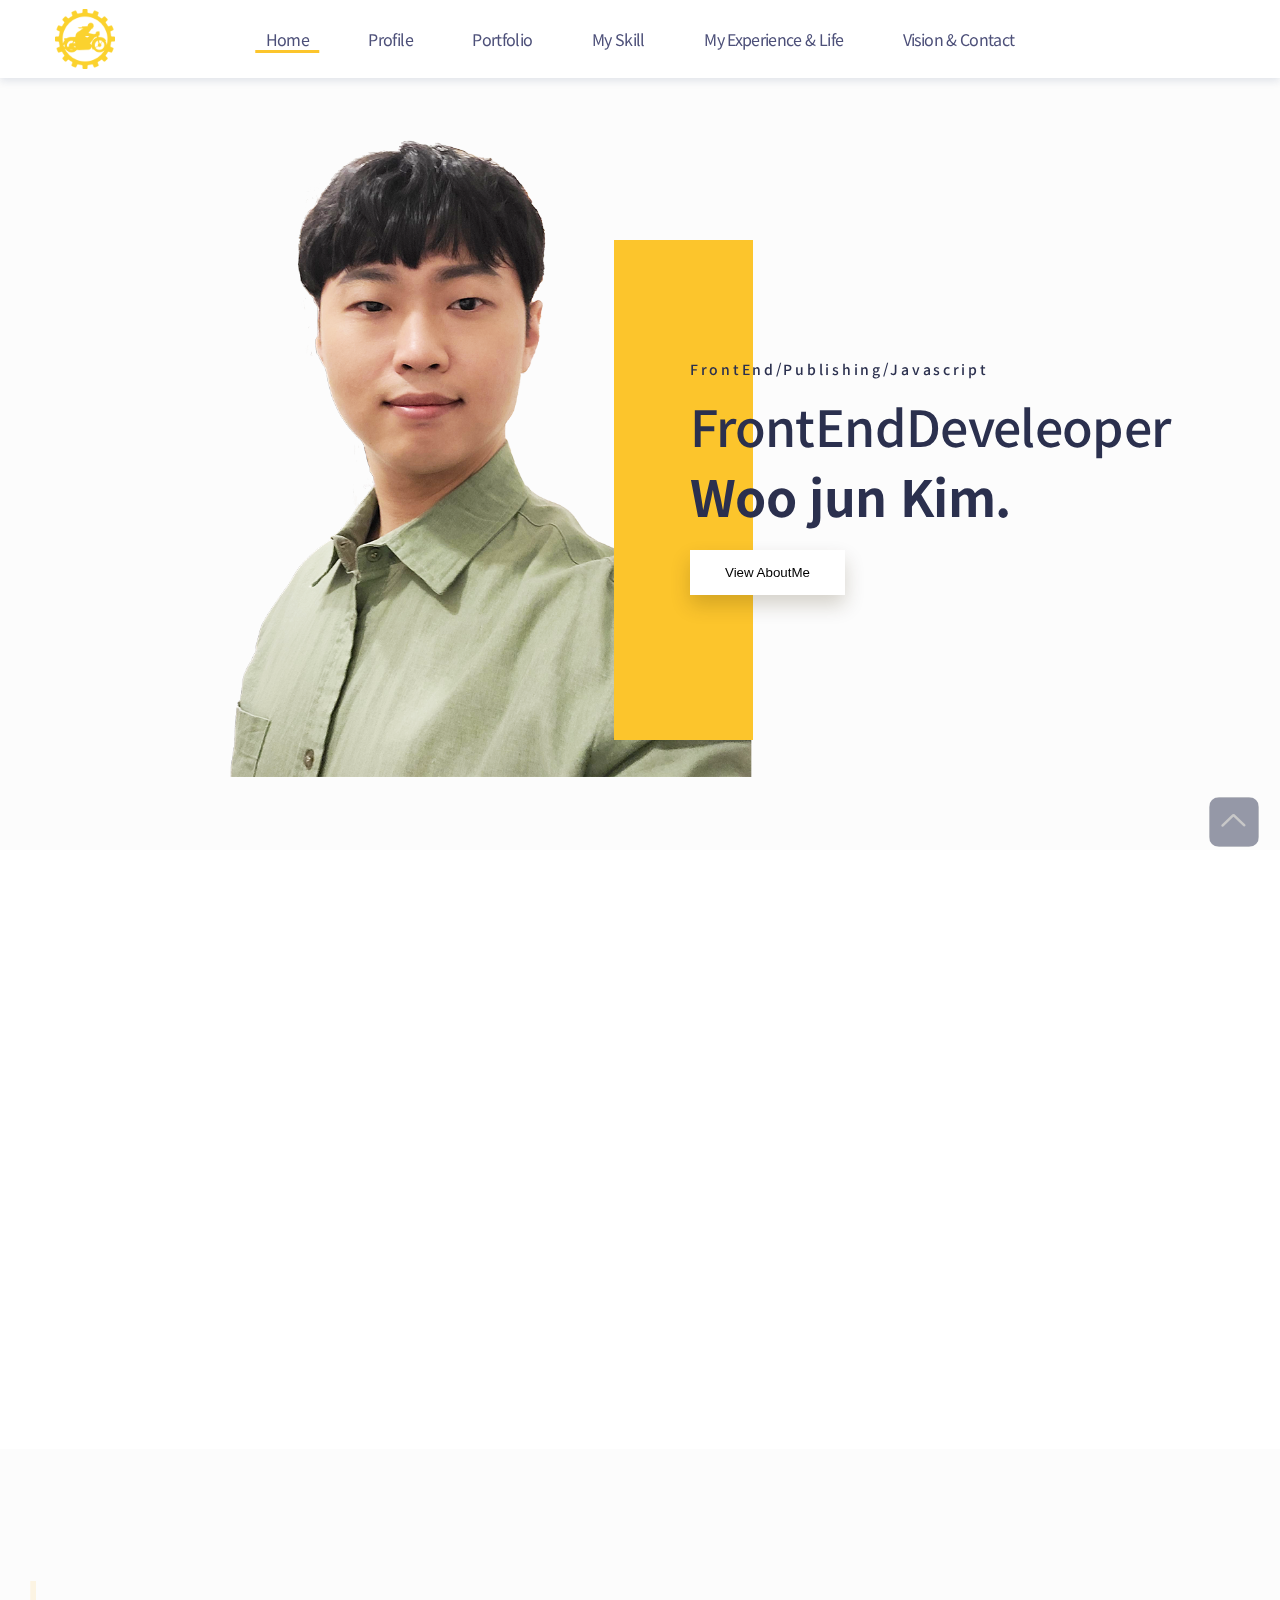
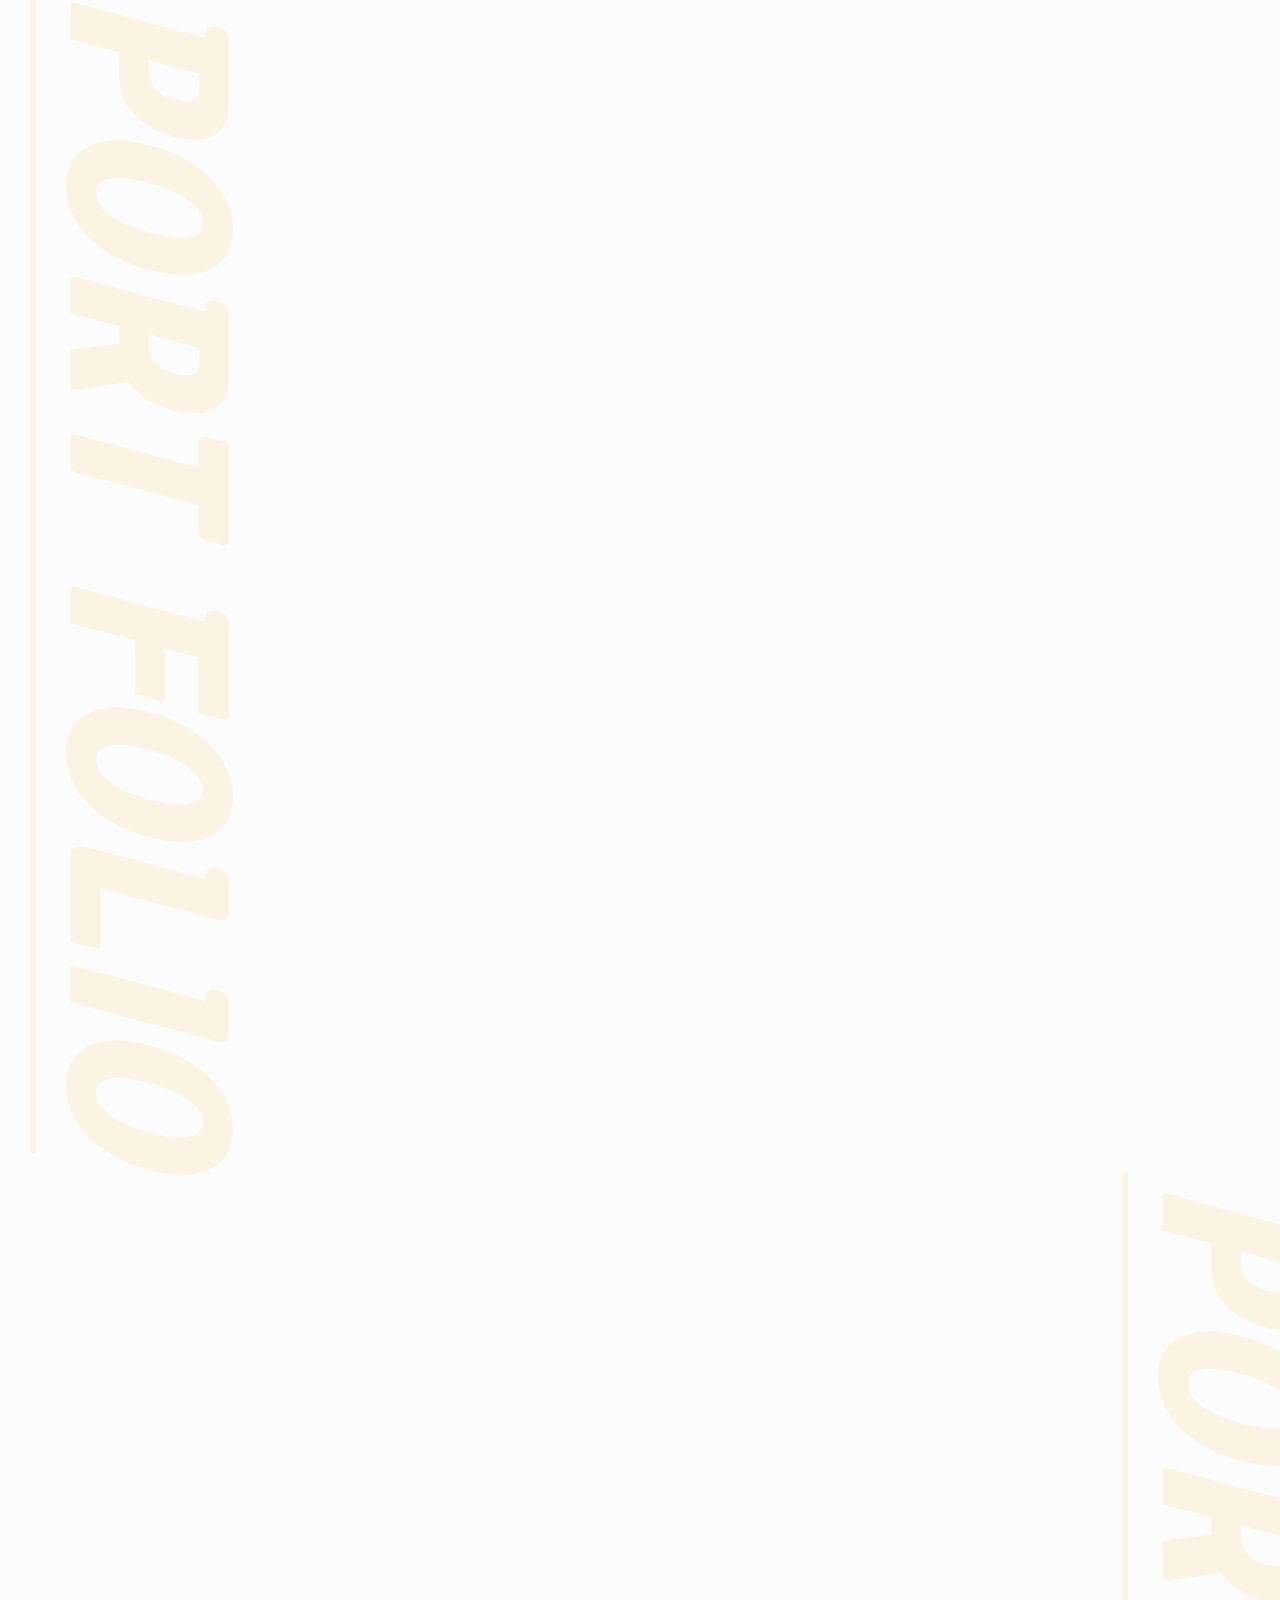
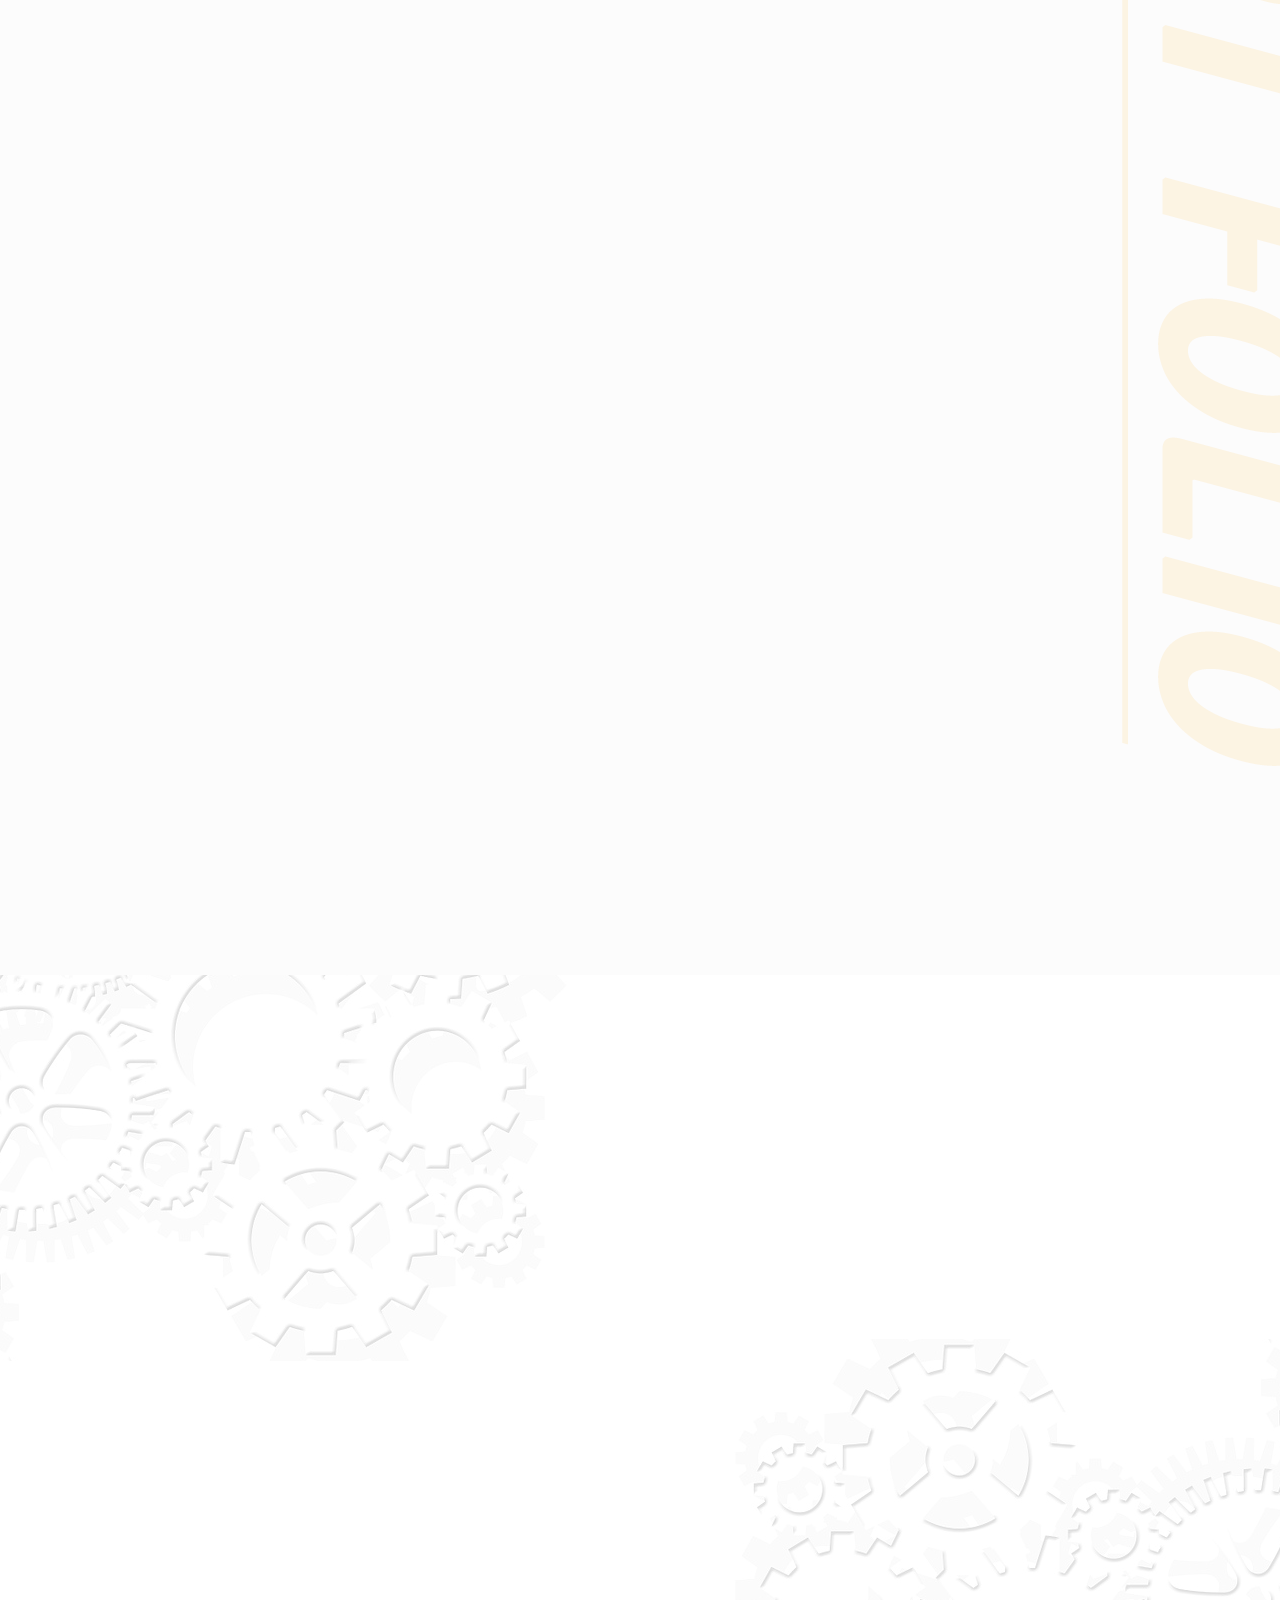
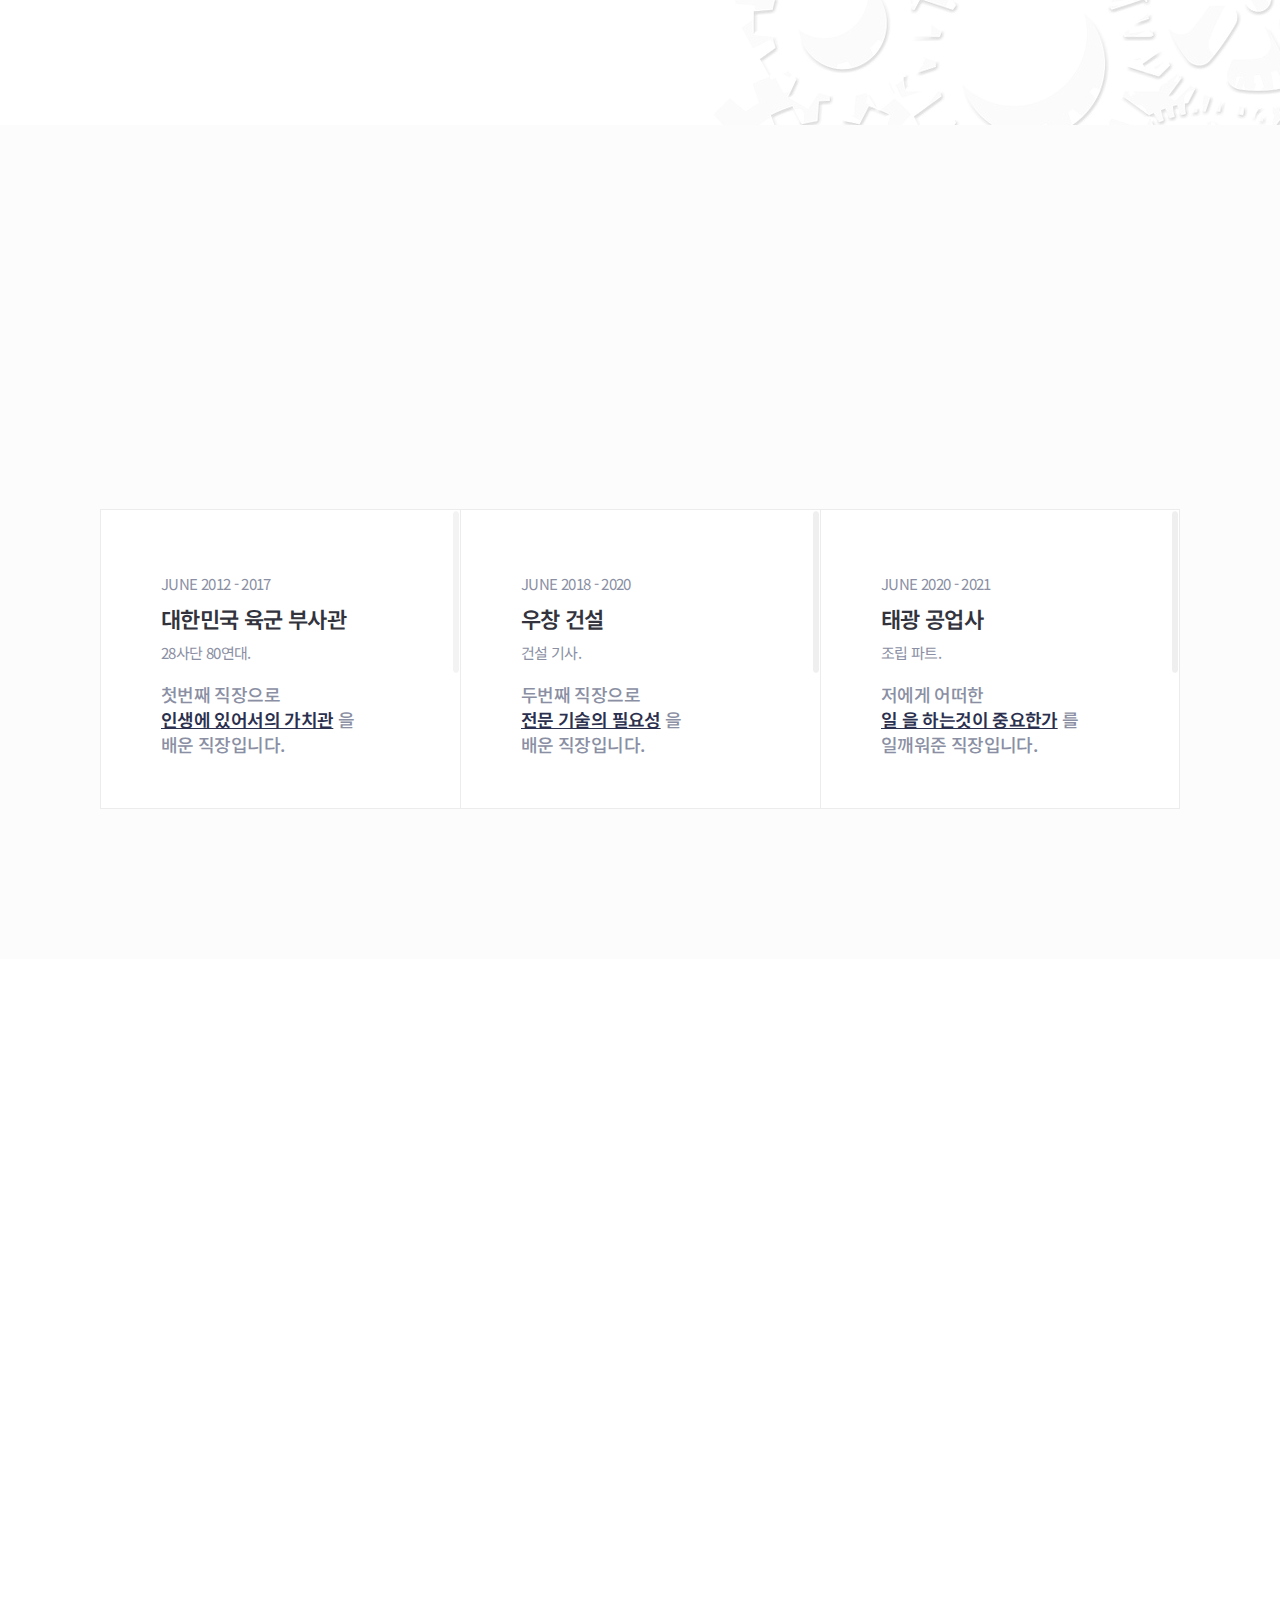
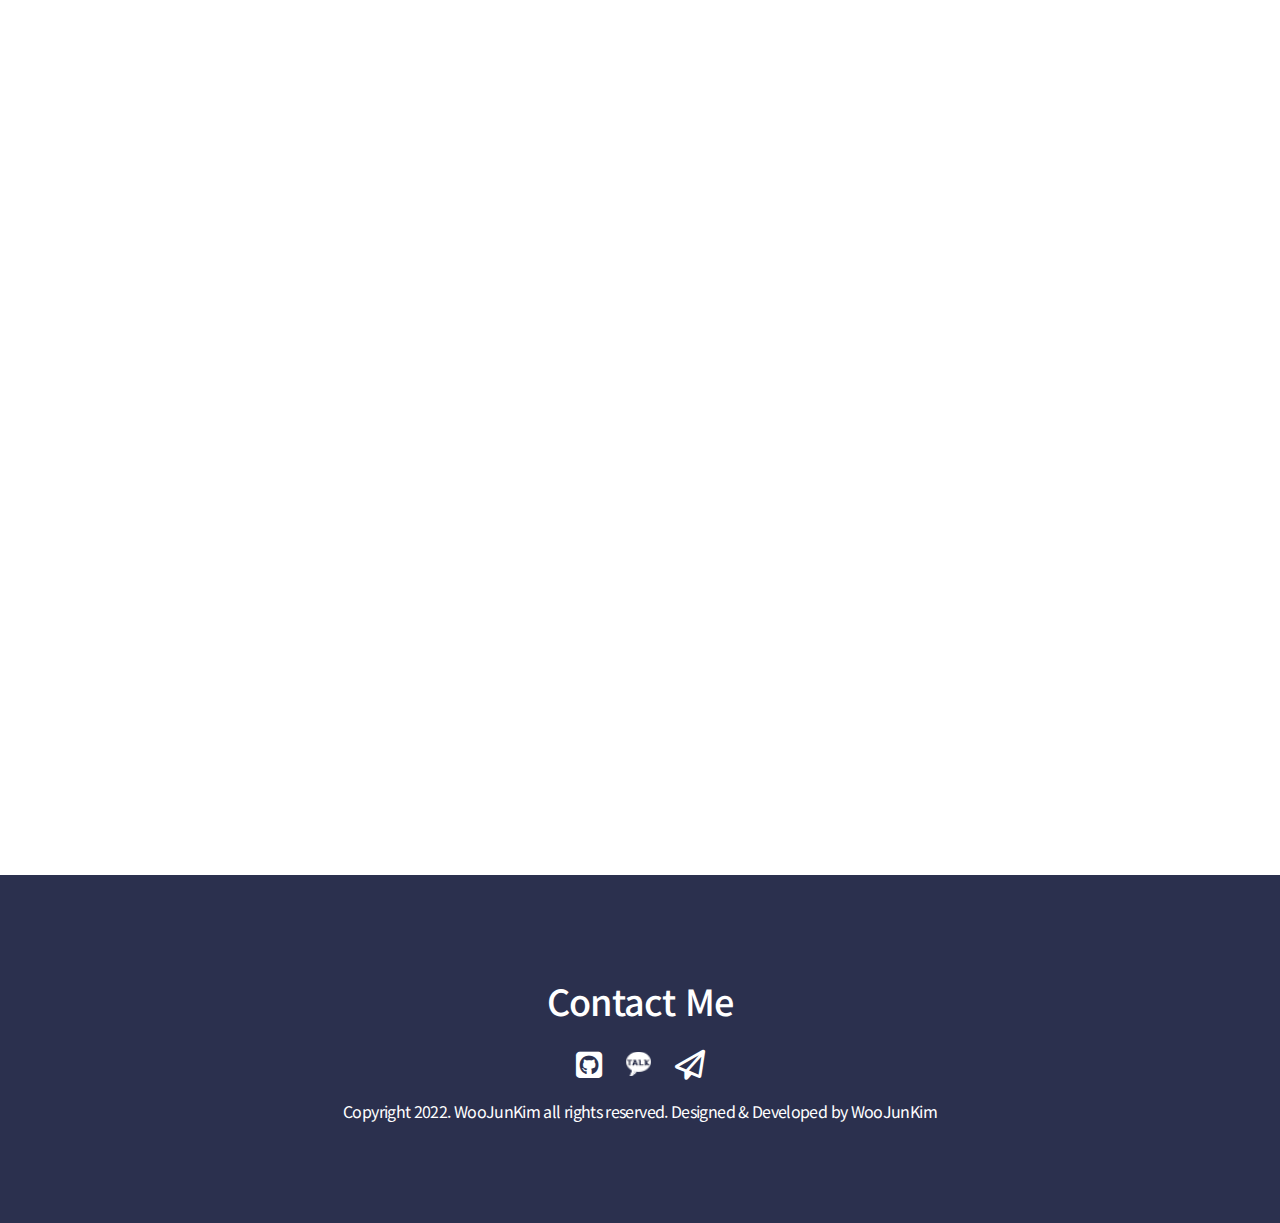
==== commit 689b71e5: "픽스메뉴 반응형 완료" ====
--- a/index.html
+++ b/index.html
@@ -116,8 +116,15 @@
             <a href="#vision" class="mb-mainmenu">Vision</a>
           </li>
           <li>
-            <a href="#footer" class="mb-mainmenu">Footer</a>
+            <a href="#footer" class="mb-mainmenu">Contact</a>
           </li>
+          <li>
+            <a href="images/김우준.pdf" class="mb-mainmenu">PDF</a>
+          </li>
+          <li>
+            <a href="#" class="mb-mainmenu">이력서</a>
+          </li>
+        </ul>
         </ul>
       </div>
     </div>
@@ -152,8 +159,7 @@
         <img src="images/visualmyfhoto.png" alt="" data-aos="fade-in" data-aos-delay="500" data-aos-duration="500"
           data-aos-offset="500" />
       </div>
-      <div class="visual-right" data-aos="fade-left" data-aos-delay="500" data-aos-offset="500"
-        data-aos-duration="500">
+      <div class="visual-right" data-aos="fade-left" data-aos-delay="500" data-aos-offset="500" data-aos-duration="500">
         <div class="visual-right-box"></div>
         <div class="visual-right-textbox">
           <p>F r o n t E n d / P u b l i s h i n g / J a v a s c r i p t</p>
@@ -418,7 +424,7 @@
           <div class="mix-wrapper allproject-title-item">
             <div class="mix persnoal allproject-item" data-order="1">
               <div class="item-mack"></div>
-                <img src="images/suzukiap.png" alt="스즈키" href="https://ehdyd963741.github.io/Suzuki/"/>
+              <img src="images/suzukiap.png" alt="스즈키" href="https://ehdyd963741.github.io/Suzuki/" />
               <div class="item-mack2">
                 <a href="https://ehdyd963741.github.io/Suzuki/" target="_blank" class="sw-port-link-work">
                   <i class="fa-solid fa-file-code"></i>Work</a>
--- a/css/style.css
+++ b/css/style.css
@@ -254,6 +254,7 @@
   color: #4d5079;
   font-weight: 500;
 }
+
 
 /* 모바일 메뉴 가림막 */
 .mb-dim {
--- a/css/responce.css
+++ b/css/responce.css
@@ -1,5 +1,12 @@
 /*  gnb 메뉴 조절 */
-
+@media screen and (max-width: 1200px) {
+  .gotop {
+    display: none;
+  }
+  .fix-menu {
+    display: none;
+  }
+}
 /* header */
 @media screen and (max-width: 1100px) {
   .visual-left {
@@ -282,6 +289,13 @@
   }
 }
 
+@media screen and (max-width: 425px) {
+  .visual-right-textbox > h5 {
+    font-size: 30px !important;
+    white-space: nowrap;
+  }
+}
+
 @media screen and (max-width: 355px) {
   .visual {
     position: relative;
@@ -326,7 +340,7 @@
   }
 
   .visual-right-textbox > h5 {
-    font-size: 40px !important;
+    font-size: 30px !important;
     white-space: nowrap;
   }
 }
@@ -572,9 +586,11 @@
   .profile-center-textbox > div > p {
     font-size: 14px !important;
   }
+
   .profile-right {
     margin-top: 30px;
   }
+
   .profile-right-education {
     display: inline-block;
   }
@@ -692,6 +708,7 @@
   .profile-right {
     margin-top: 20px;
   }
+
   .profile-right-education {
     display: block !important;
     padding-bottom: 20px;
@@ -1015,6 +1032,7 @@
   .allproject-menubar > button {
     margin-bottom: 10px !important;
   }
+
   /* 막 */
   .item-mack2 {
     position: absolute;
@@ -1058,9 +1076,11 @@
   .allproject-title-box {
     padding-top: 25px;
   }
+
   .allproject-title-box > h2 {
     margin-top: 15px !important;
   }
+
   .allproject-title-item {
     width: 100%;
   }
@@ -1110,6 +1130,7 @@
   .allproject-menubar > button > p:hover {
     transform: scale(1) !important;
   }
+
   /* 막 */
   .item-mack2 {
     position: absolute;
@@ -1213,6 +1234,7 @@
     transition: all 0.5s;
   }
 }
+
 @media screen and (max-width: 500px) {
   .experience {
     padding: 50px 0px 50px 0px !important;
@@ -1250,6 +1272,7 @@
     margin-right: 50px;
   }
 }
+
 /* life */
 @media screen and (max-width: 1230px) {
   .life-item {
@@ -1262,60 +1285,108 @@
   .life-item > img {
     display: block;
     width: 33.75vw !important;
-    height: 24.5vh !important;
     box-shadow: 0px 4px 6px 0px rgb(0 12 29 / 8%);
     opacity: 1;
     transition: all 0.5s;
   }
+
   /* 호버시 이미지 사이즈 조절 */
   .life-item .life-item-study {
-  position: absolute;
-  display: block;
+    position: absolute;
+    display: block;
     width: 33.75vw !important;
-    height: 24.5vh !important;
-  opacity: 0;
-  visibility: hidden;
-  background: url("../images/studyfrends2.png") no-repeat center;
-  background-size: cover;
-  transition: all 0.5s;
-}
-
-.life-item .life-item-tiproad {
-  position: absolute;
-  display: block;
+    opacity: 0;
+    visibility: hidden;
+    background: url("../images/studyfrends2.png") no-repeat center;
+    background-size: cover;
+    transition: all 0.5s;
+  }
+
+  .life-item .life-item-tiproad {
+    position: absolute;
+    display: block;
     width: 33.75vw !important;
-    height: 24.5vh !important;
-  opacity: 0;
-  visibility: hidden;
-  background: url("../images/tripfoodG.gif") no-repeat center;
-  background-size: cover;
-  transition: all 0.5s;
-}
-
-.life-item .life-item-drow {
-  position: absolute;
-  display: block;
+    opacity: 0;
+    visibility: hidden;
+    background: url("../images/tripfoodG.gif") no-repeat center;
+    background-size: cover;
+    transition: all 0.5s;
+  }
+
+  .life-item .life-item-drow {
+    position: absolute;
+    display: block;
     width: 33.75vw !important;
-    height: 24.5vh !important;
-  opacity: 0;
-  visibility: hidden;
-  background: url("../images/painting2.png") no-repeat center;
-  background-size: cover;
-  transition: all 0.5s;
-}
-
-.life-item:hover .life-item-study {
-  opacity: 1;
-  visibility: visible;
-}
-.life-item:hover .life-item-tiproad {
-  opacity: 1;
-  visibility: visible;
-}
-.life-item:hover .life-item-drow {
-  opacity: 1;
-  visibility: visible;
-}
+    opacity: 0;
+    visibility: hidden;
+    background: url("../images/painting2.png") no-repeat center;
+    background-size: cover;
+    transition: all 0.5s;
+  }
+
+  .life-item:hover .life-item-study {
+    opacity: 1;
+    visibility: visible;
+  }
+
+  .life-item:hover .life-item-tiproad {
+    opacity: 1;
+    visibility: visible;
+  }
+
+  .life-item:hover .life-item-drow {
+    opacity: 1;
+    visibility: visible;
+  }
+
+  .life-item-text {
+    position: absolute !important;
+    display: block;
+    top: 0 !important;
+    right: 0 !important;
+    width: 50% !important;
+    padding: 0px 35px !important;
+    white-space: wrap;
+  }
+
+  .life-item-text > h3 {
+    color: #fec110;
+    font: 500 14px/30px "Poppins", sans-serif;
+    text-transform: uppercase;
+    position: relative;
+    margin-bottom: 15px;
+    margin-top: 0;
+  }
+
+  .life-item-text > h3::after {
+    position: absolute;
+    content: "";
+    bottom: 0;
+    left: 0;
+    width: 40px;
+    height: 1px;
+    background: #fec110;
+  }
+
+  .life-item-text > span {
+    display: block;
+    color: #022144;
+    font: 400 20px/30px "Poppins", sans-serif;
+    padding-bottom: 30px;
+  }
+
+  .life-item-text > p {
+    color: #8a8fa3;
+    font: 300 16px/28px "Poppins", sans-serif;
+    margin-bottom: 10px;
+  }
+}
+
+@media screen and (max-width: 950px) {
+  .life {
+    padding-bottom: 50px;
+  }
+
   .life-item-text {
     position: absolute !important;
     display: block;
@@ -1349,26 +1420,26 @@
   .life-item-text > span {
     display: block;
     color: #022144;
-    font: 400 20px/30px "Poppins", sans-serif;
-    padding-bottom: 30px;
+    font: 400 18px/25px "Poppins", sans-serif !important;
+    padding-bottom: 20px !important;
   }
 
   .life-item-text > p {
     color: #8a8fa3;
-    font: 300 16px/28px "Poppins", sans-serif;
-    margin-bottom: 10px;
-  }
-}
-
-@media screen and (max-width: 950px) {
+    font: 300 14px/24px "Poppins", sans-serif !important;
+    margin-bottom: 7px !important;
+  }
+}
+
+@media screen and (max-width: 690px) {
   .life-item-text {
     position: absolute !important;
     display: block;
     top: 0 !important;
     right: 0 !important;
-    width: 50% !important;
+    width: 60% !important;
     height: 24.5vh !important;
-    padding: 0px 35px !important;
+    padding: 0px 15px !important;
     white-space: wrap;
   }
 
@@ -1405,59 +1476,13 @@
   }
 }
 
-@media screen and (max-width: 690px) {
+@media screen and (max-width: 512px) {
   .life-item-text {
     position: absolute !important;
     display: block;
     top: 0 !important;
     right: 0 !important;
     width: 60% !important;
-    height: 24.5vh !important;
-    padding: 0px 15px !important;
-    white-space: wrap;
-  }
-
-  .life-item-text > h3 {
-    color: #fec110;
-    font: 500 14px/30px "Poppins", sans-serif;
-    text-transform: uppercase;
-    position: relative;
-    margin-bottom: 15px;
-    margin-top: 0;
-  }
-
-  .life-item-text > h3::after {
-    position: absolute;
-    content: "";
-    bottom: 0;
-    left: 0;
-    width: 40px;
-    height: 1px;
-    background: #fec110;
-  }
-
-  .life-item-text > span {
-    display: block;
-    color: #022144;
-    font: 400 18px/25px "Poppins", sans-serif !important;
-    padding-bottom: 20px !important;
-  }
-
-  .life-item-text > p {
-    color: #8a8fa3;
-    font: 300 14px/24px "Poppins", sans-serif !important;
-    margin-bottom: 7px !important;
-  }
-}
-
-@media screen and (max-width: 512px) {
-  .life-item-text {
-    position: absolute !important;
-    display: block;
-    top: 0 !important;
-    right: 0 !important;
-    width: 60% !important;
-    height: 24.5vh !important;
     padding: 0px 15px !important;
     white-space: wrap;
   }
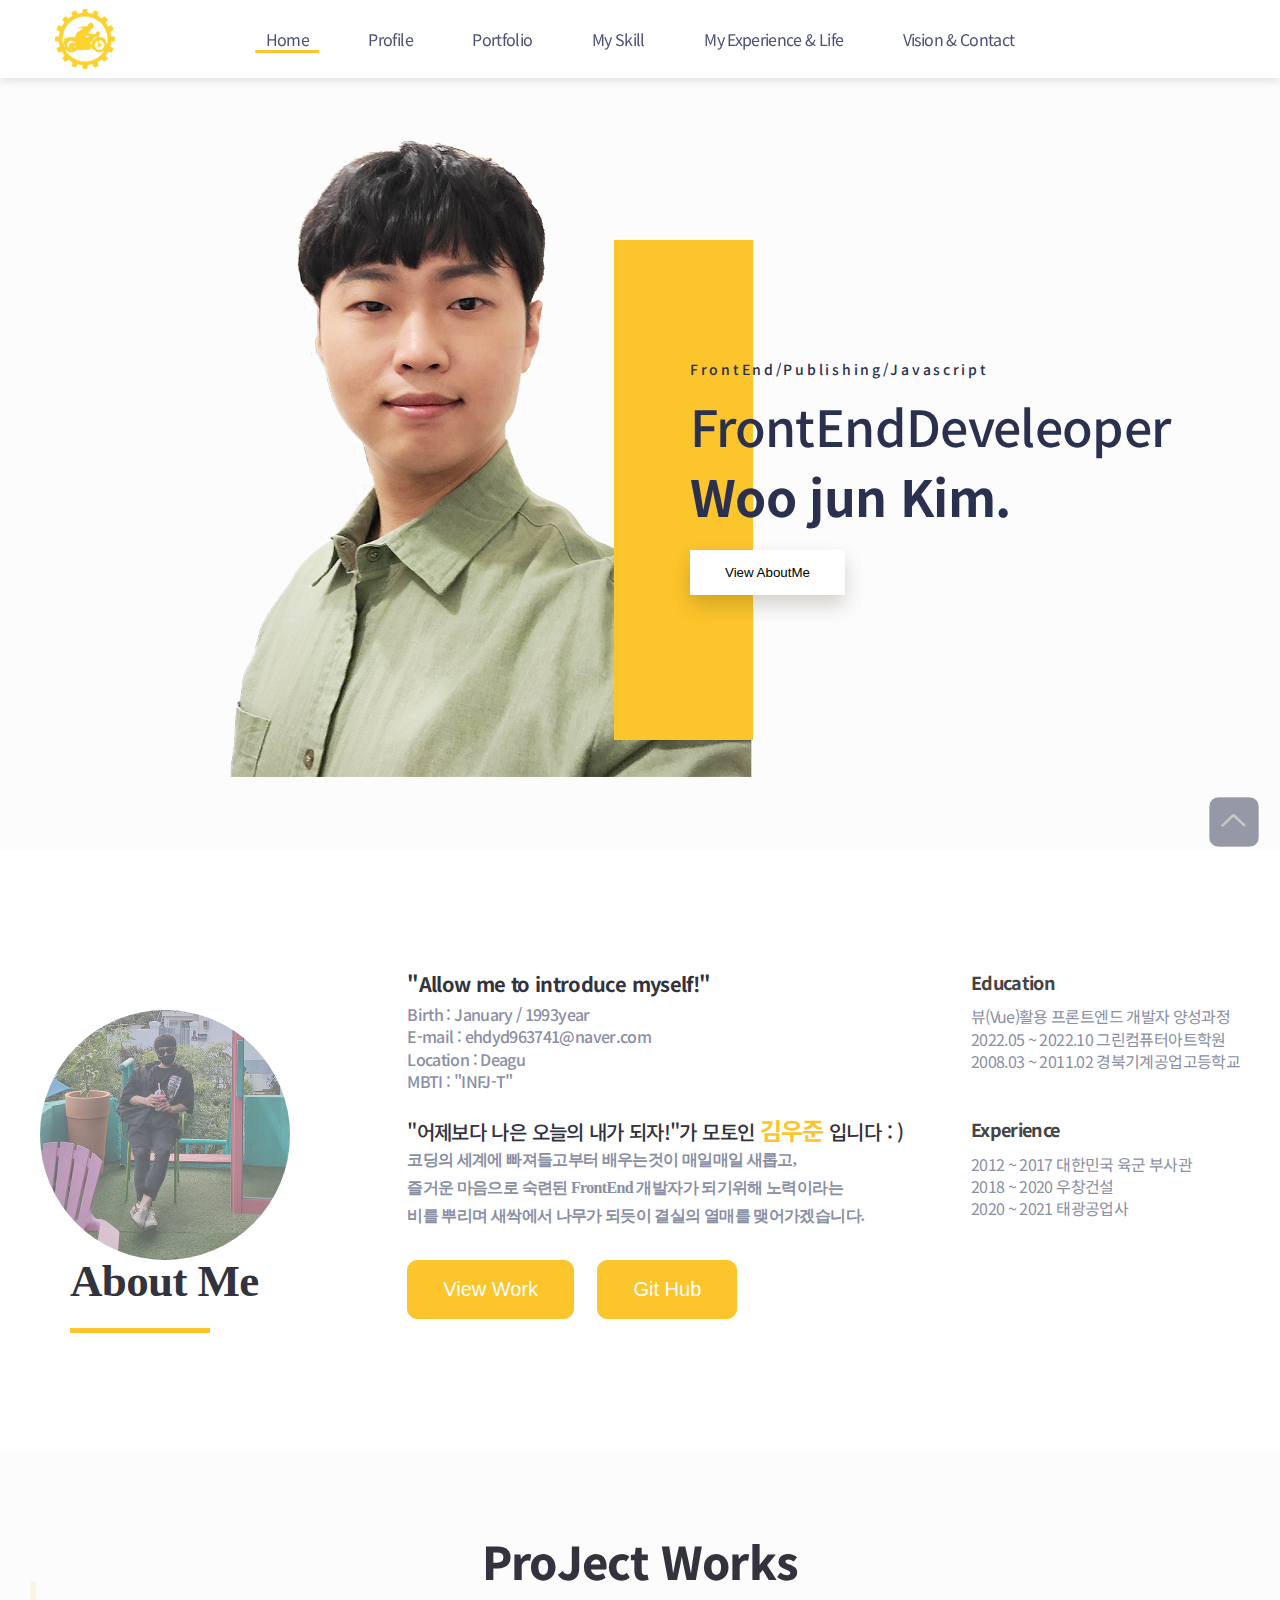
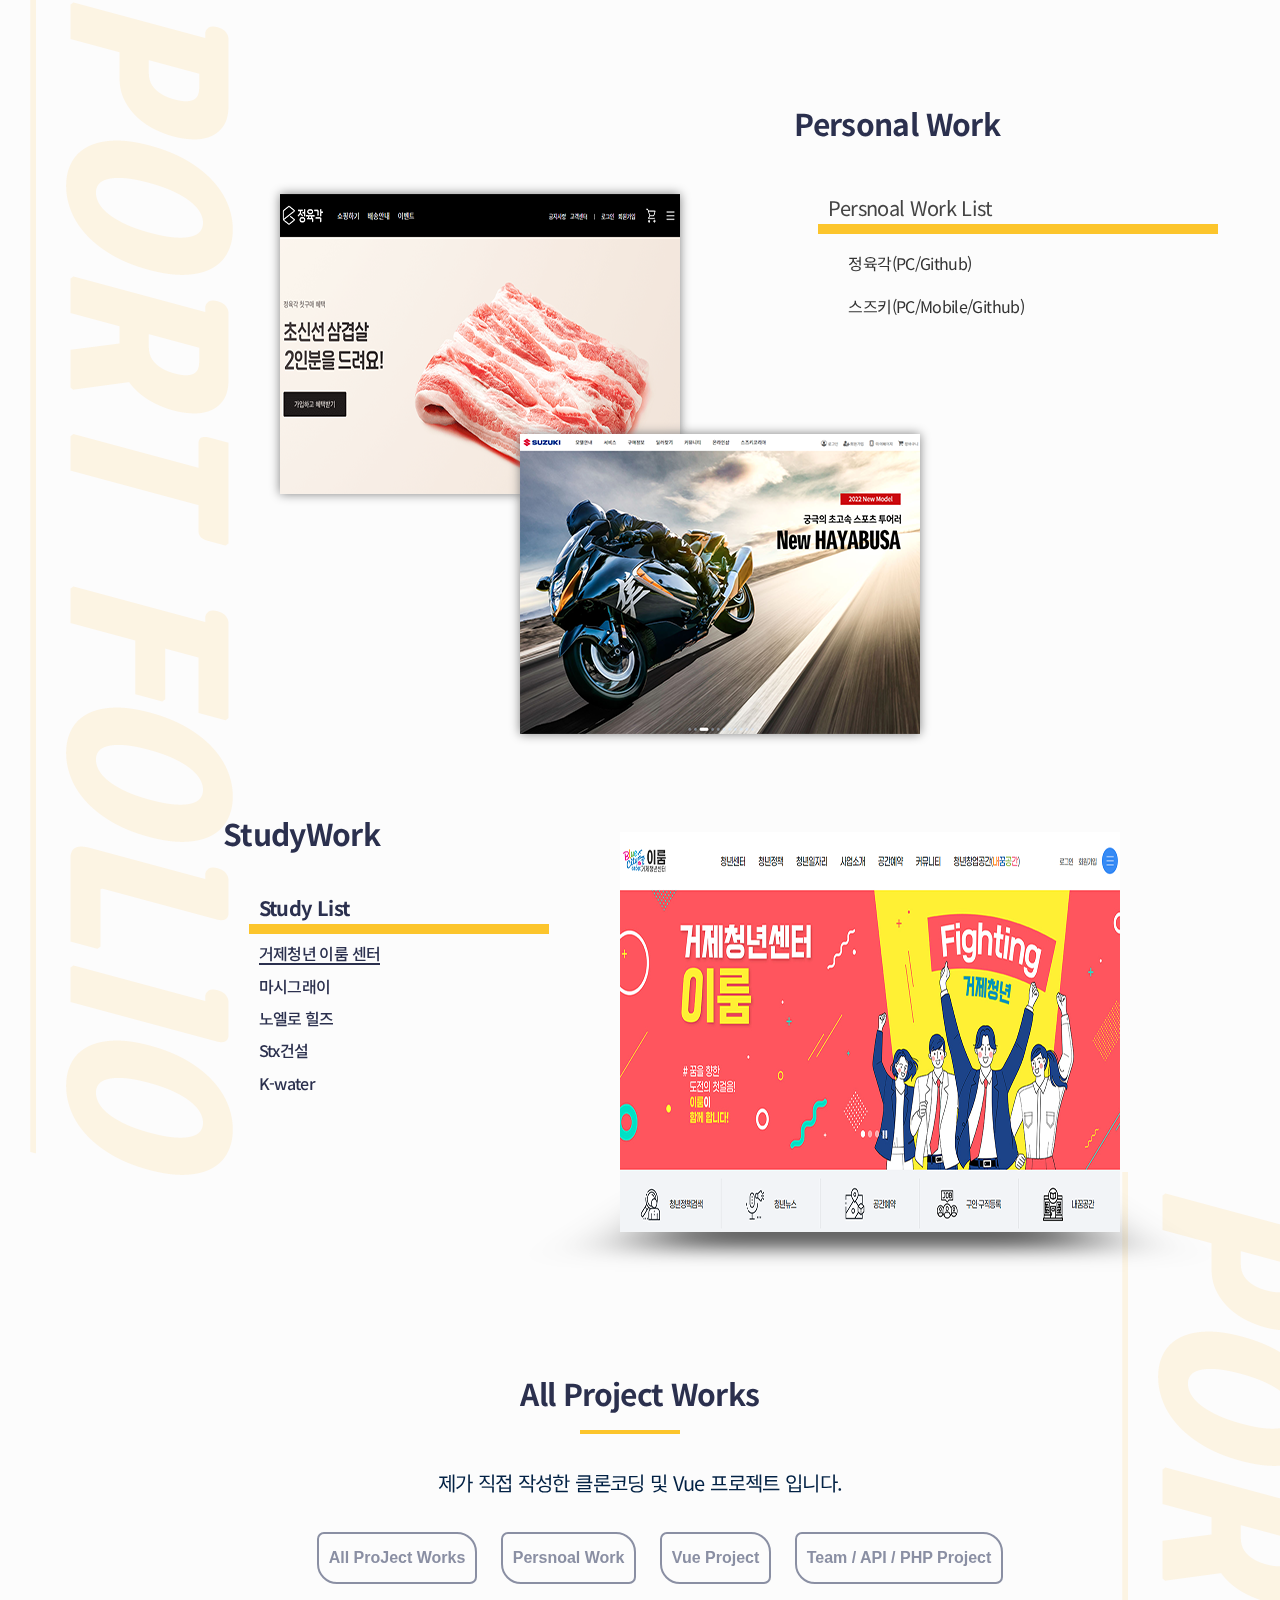
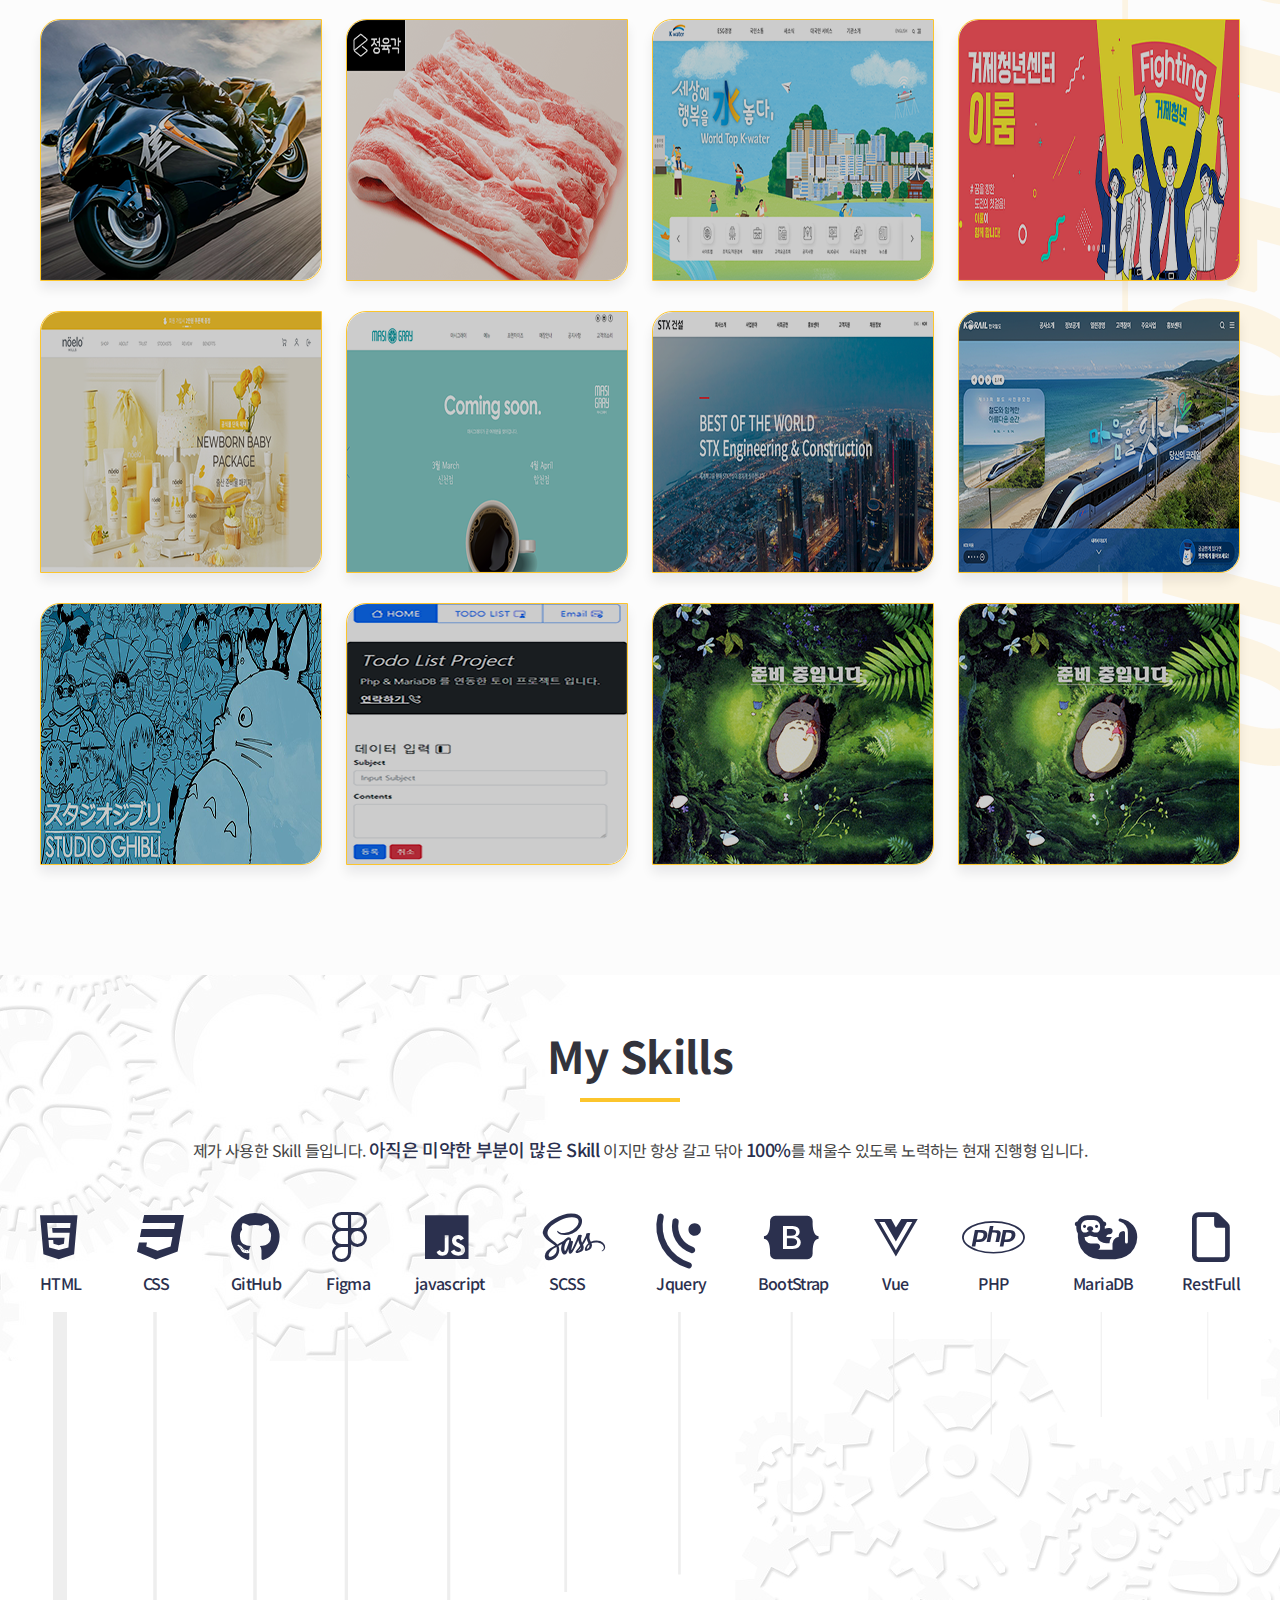
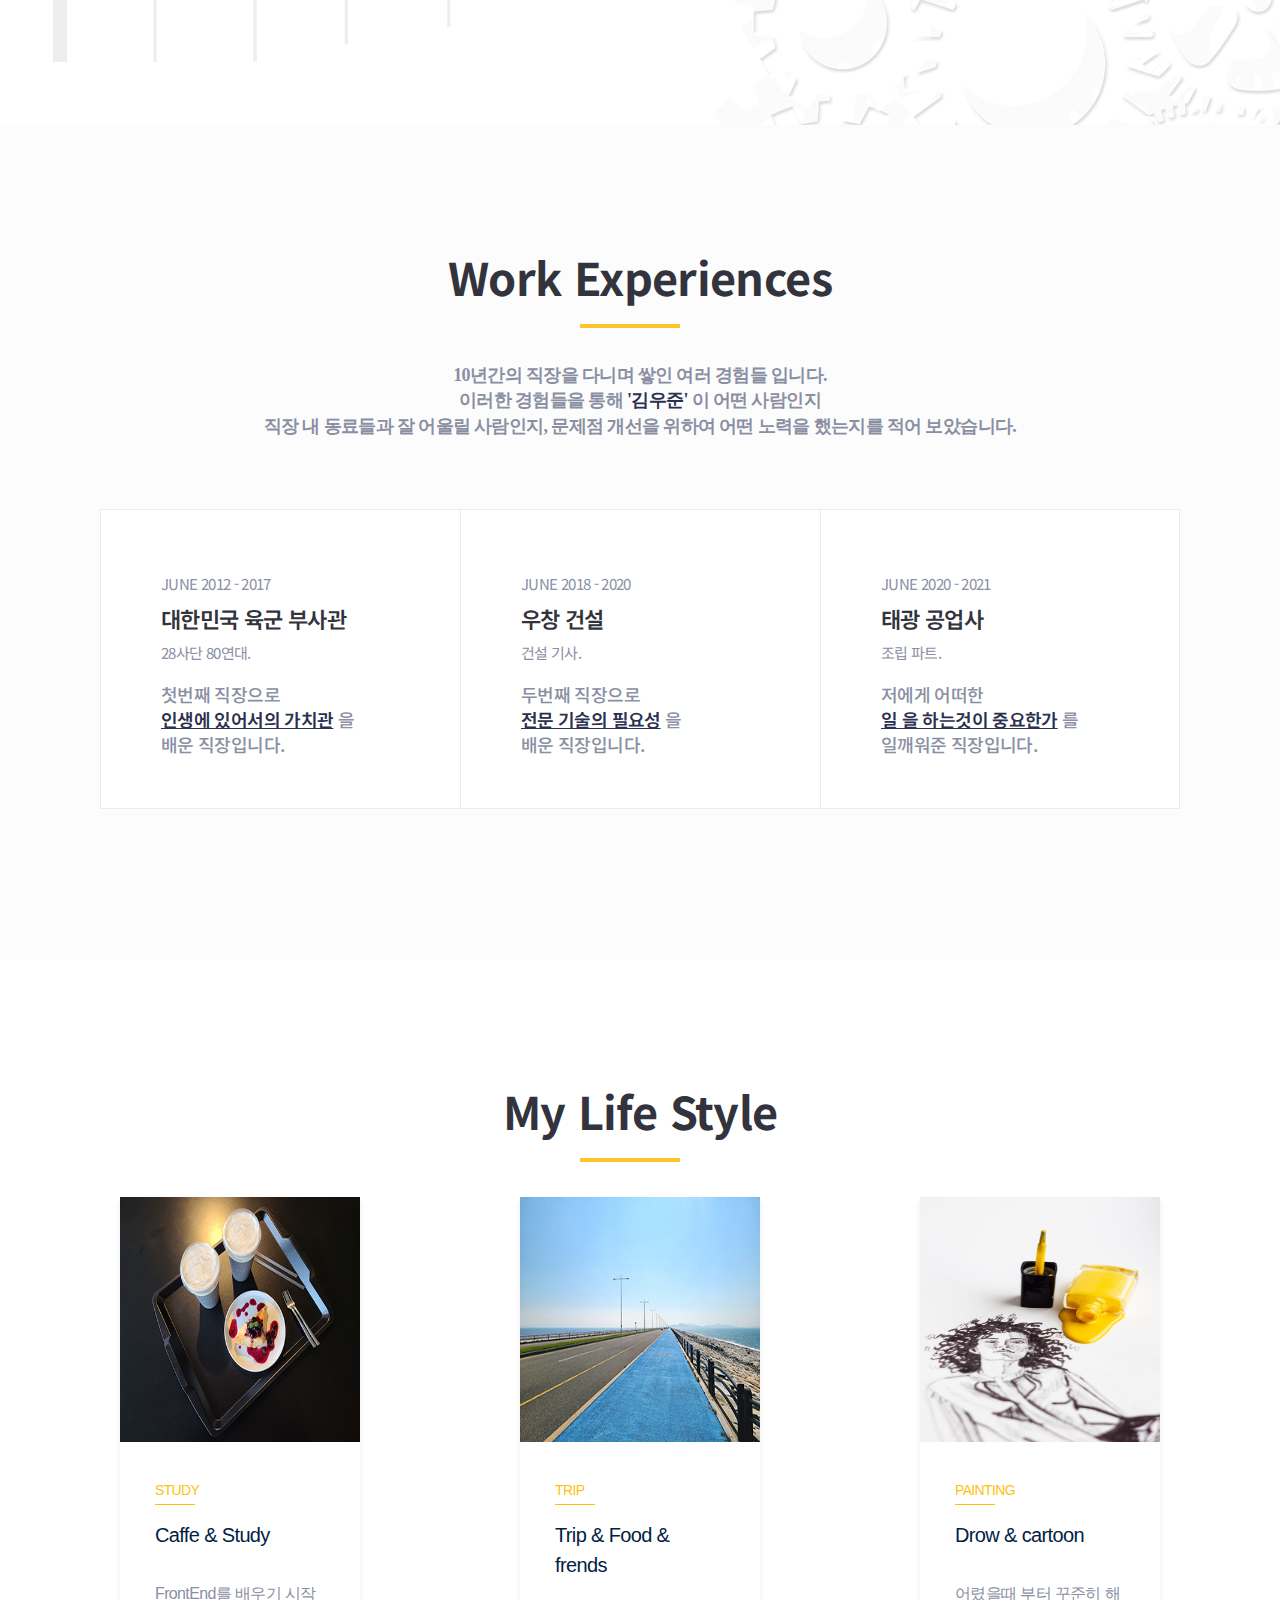
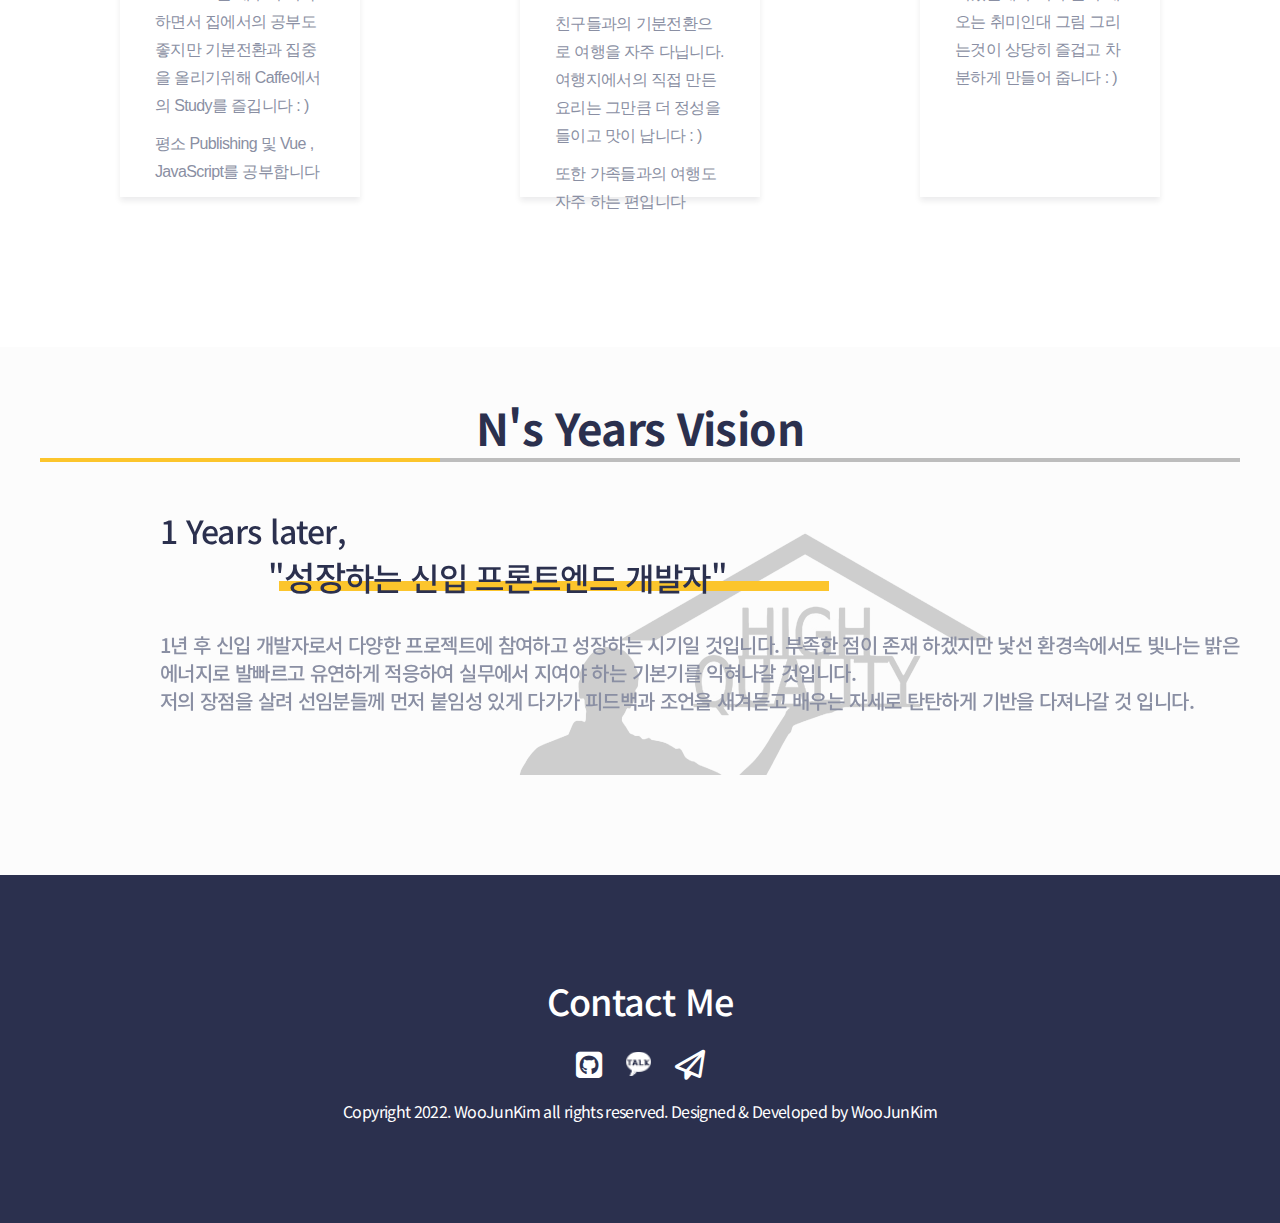
==== commit a04847a4: "반응형 5차 수정중" ====
--- a/index.html
+++ b/index.html
@@ -52,8 +52,8 @@
   <script src="js/jquery.waypoints.js"></script>
 
   <!-- aos 관련 코드 -->
-  <link href="js/aos/aos.css" rel="stylesheet" />
-  <script src="js/aos/aos.js"></script>
+  <!-- <link href="js/aos/aos.css" rel="stylesheet" />
+  <script src="js/aos/aos.js"></script> -->
 
   <!-- gsap -->
   <script src="https://cdnjs.cloudflare.com/ajax/libs/gsap/3.6.0/gsap.min.js"
--- a/css/style.css
+++ b/css/style.css
@@ -294,6 +294,7 @@
   width: 100%;
   box-shadow: 0px 3px 8px 0px rgb(21 47 95 / 12%);
   background: #fff;
+  overflow: hidden;
   z-index: 9999;
 }
 
@@ -366,6 +367,7 @@
   display: block;
   height: 850px;
   background: #fcfcfc;
+  overflow-x: hidden;
 }
 
 .visual-left {
@@ -1471,6 +1473,7 @@
   flex-wrap: wrap;
   justify-content: space-around;
   width: 100%;
+  background: #fff;
   transition: all 0.5s;
 }
 
@@ -1488,7 +1491,7 @@
   display: block;
   width: 18.75vw;
   height: 245px;
-  box-shadow: 0px 4px 6px 0px rgb(0 12 29 / 8%);
+  /* box-shadow: 0px 4px 6px 0px rgb(0 12 29 / 8%); */
   opacity: 1;
   transition: all 0.5s;
 }
--- a/css/responce.css
+++ b/css/responce.css
@@ -9,6 +9,10 @@
 }
 /* header */
 @media screen and (max-width: 1100px) {
+  .header {
+    overflow-x: hidden;
+  }
+
   .visual-left {
     top: 0;
     width: 10% !important;
@@ -29,6 +33,7 @@
   .header {
     width: 100%;
     text-align: center;
+    overflow-x: hidden;
   }
 
   .header > .logo {
@@ -52,6 +57,7 @@
     width: 11.11vw;
     height: 5vh;
     top: 15px;
+    overflow-x: hidden;
   }
 }
 
@@ -62,6 +68,7 @@
     display: block;
     height: 850px;
     background: #fcfcfc;
+    overflow-x: hidden;
   }
 
   .visual-left {
@@ -154,6 +161,7 @@
     display: block;
     height: 95.73vh;
     background: #fcfcfc;
+    overflow-x: hidden;
   }
 
   .visual-left {
@@ -1277,7 +1285,7 @@
 @media screen and (max-width: 1230px) {
   .life-item {
     width: 100%;
-    height: 30vh !important;
+    height: 26.14vh !important;
     padding-bottom: 0 !important;
     padding-left: 4.065vw !important;
   }
@@ -1285,8 +1293,9 @@
   .life-item > img {
     display: block;
     width: 33.75vw !important;
-    box-shadow: 0px 4px 6px 0px rgb(0 12 29 / 8%);
+    height: 26.14vh !important;
     opacity: 1;
+    padding-bottom: 20px;
     transition: all 0.5s;
   }
 
@@ -1295,6 +1304,7 @@
     position: absolute;
     display: block;
     width: 33.75vw !important;
+    height: 245px;
     opacity: 0;
     visibility: hidden;
     background: url("../images/studyfrends2.png") no-repeat center;
@@ -1306,6 +1316,7 @@
     position: absolute;
     display: block;
     width: 33.75vw !important;
+    height: 245px;
     opacity: 0;
     visibility: hidden;
     background: url("../images/tripfoodG.gif") no-repeat center;
@@ -1317,6 +1328,7 @@
     position: absolute;
     display: block;
     width: 33.75vw !important;
+    height: 245px;
     opacity: 0;
     visibility: hidden;
     background: url("../images/painting2.png") no-repeat center;
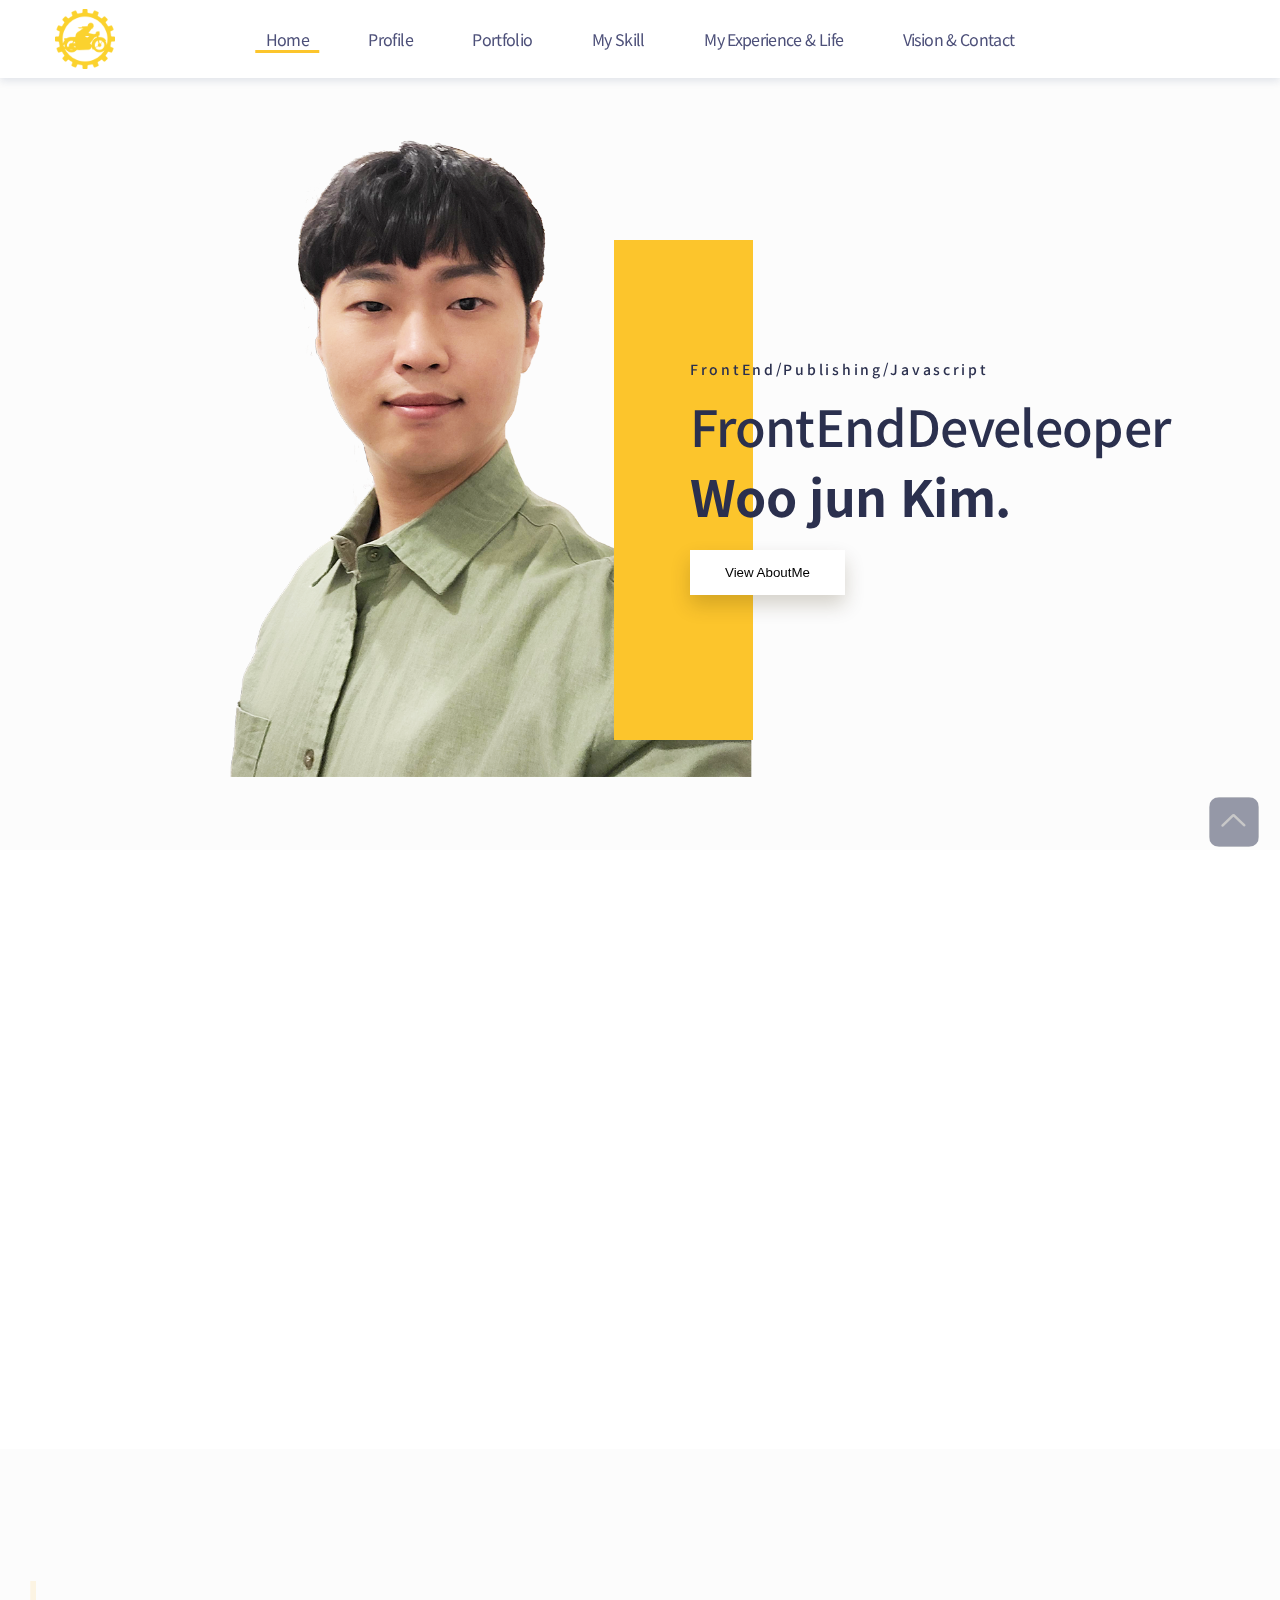
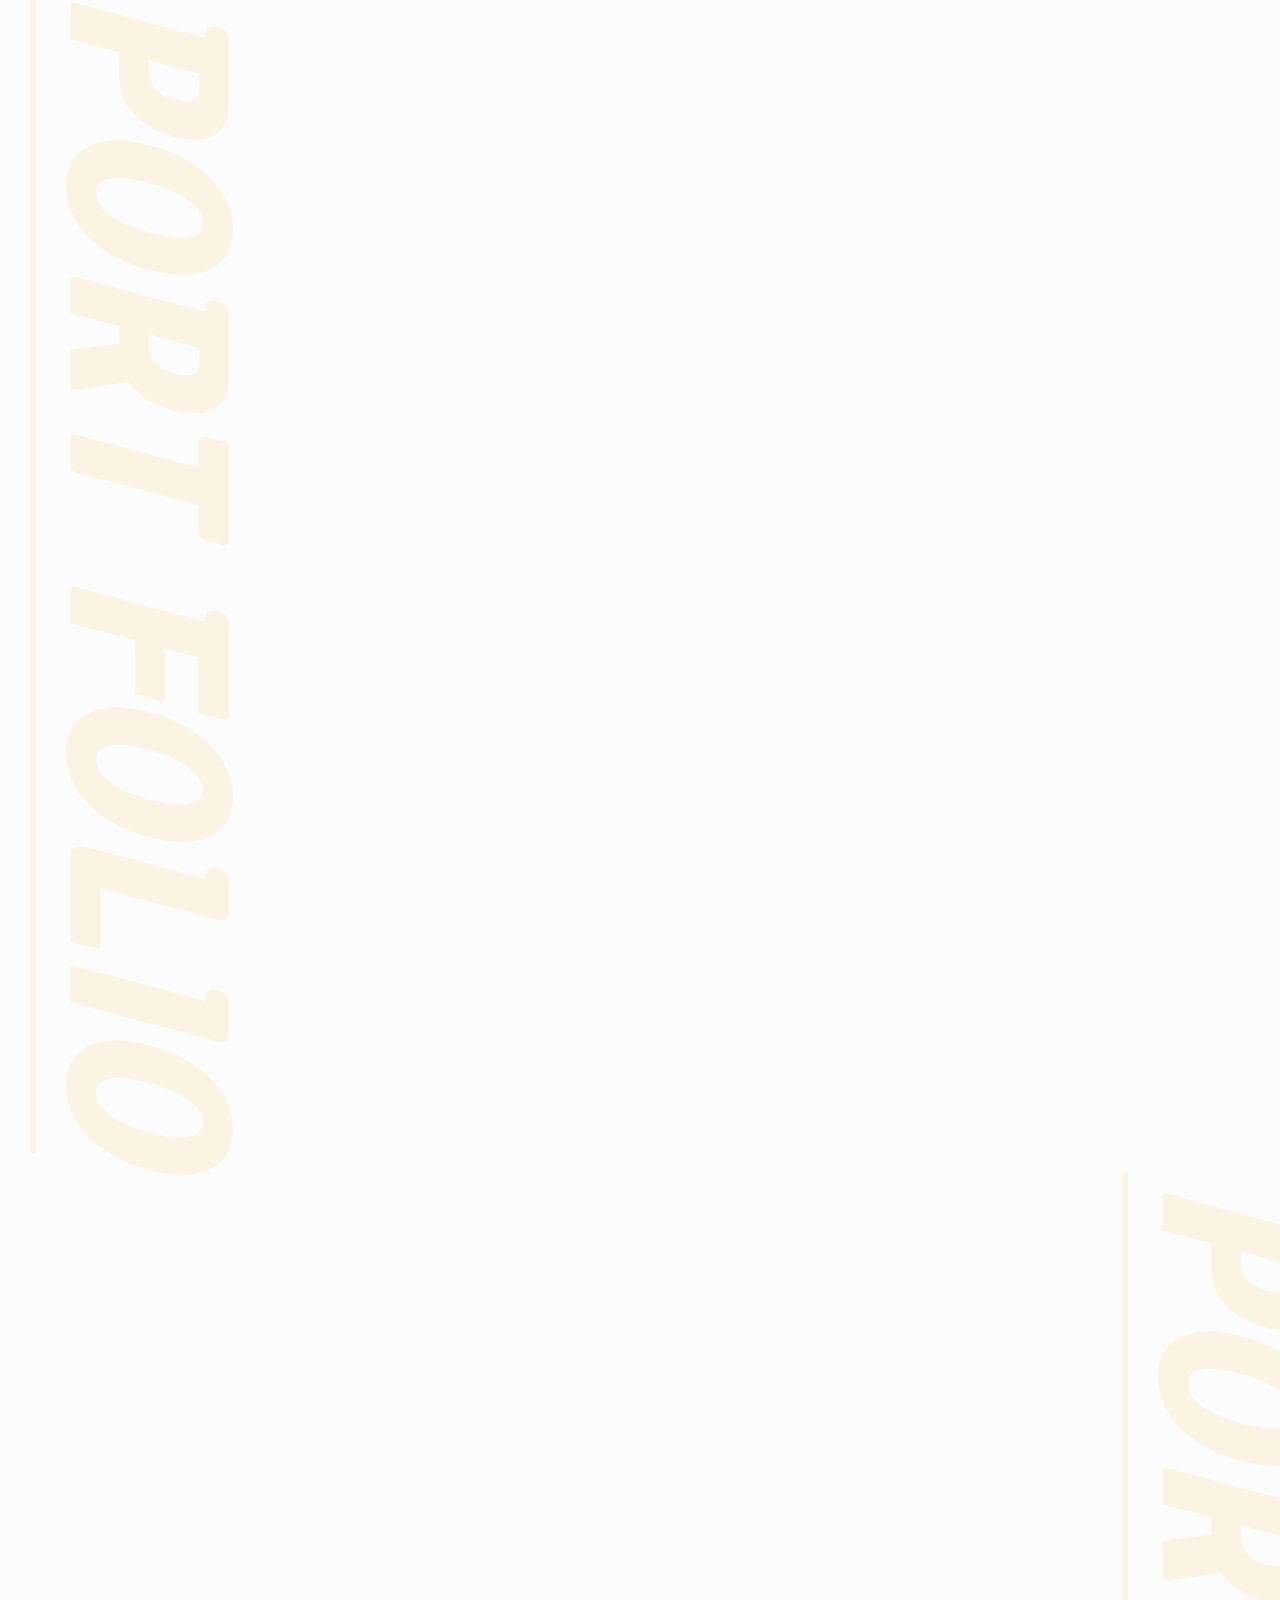
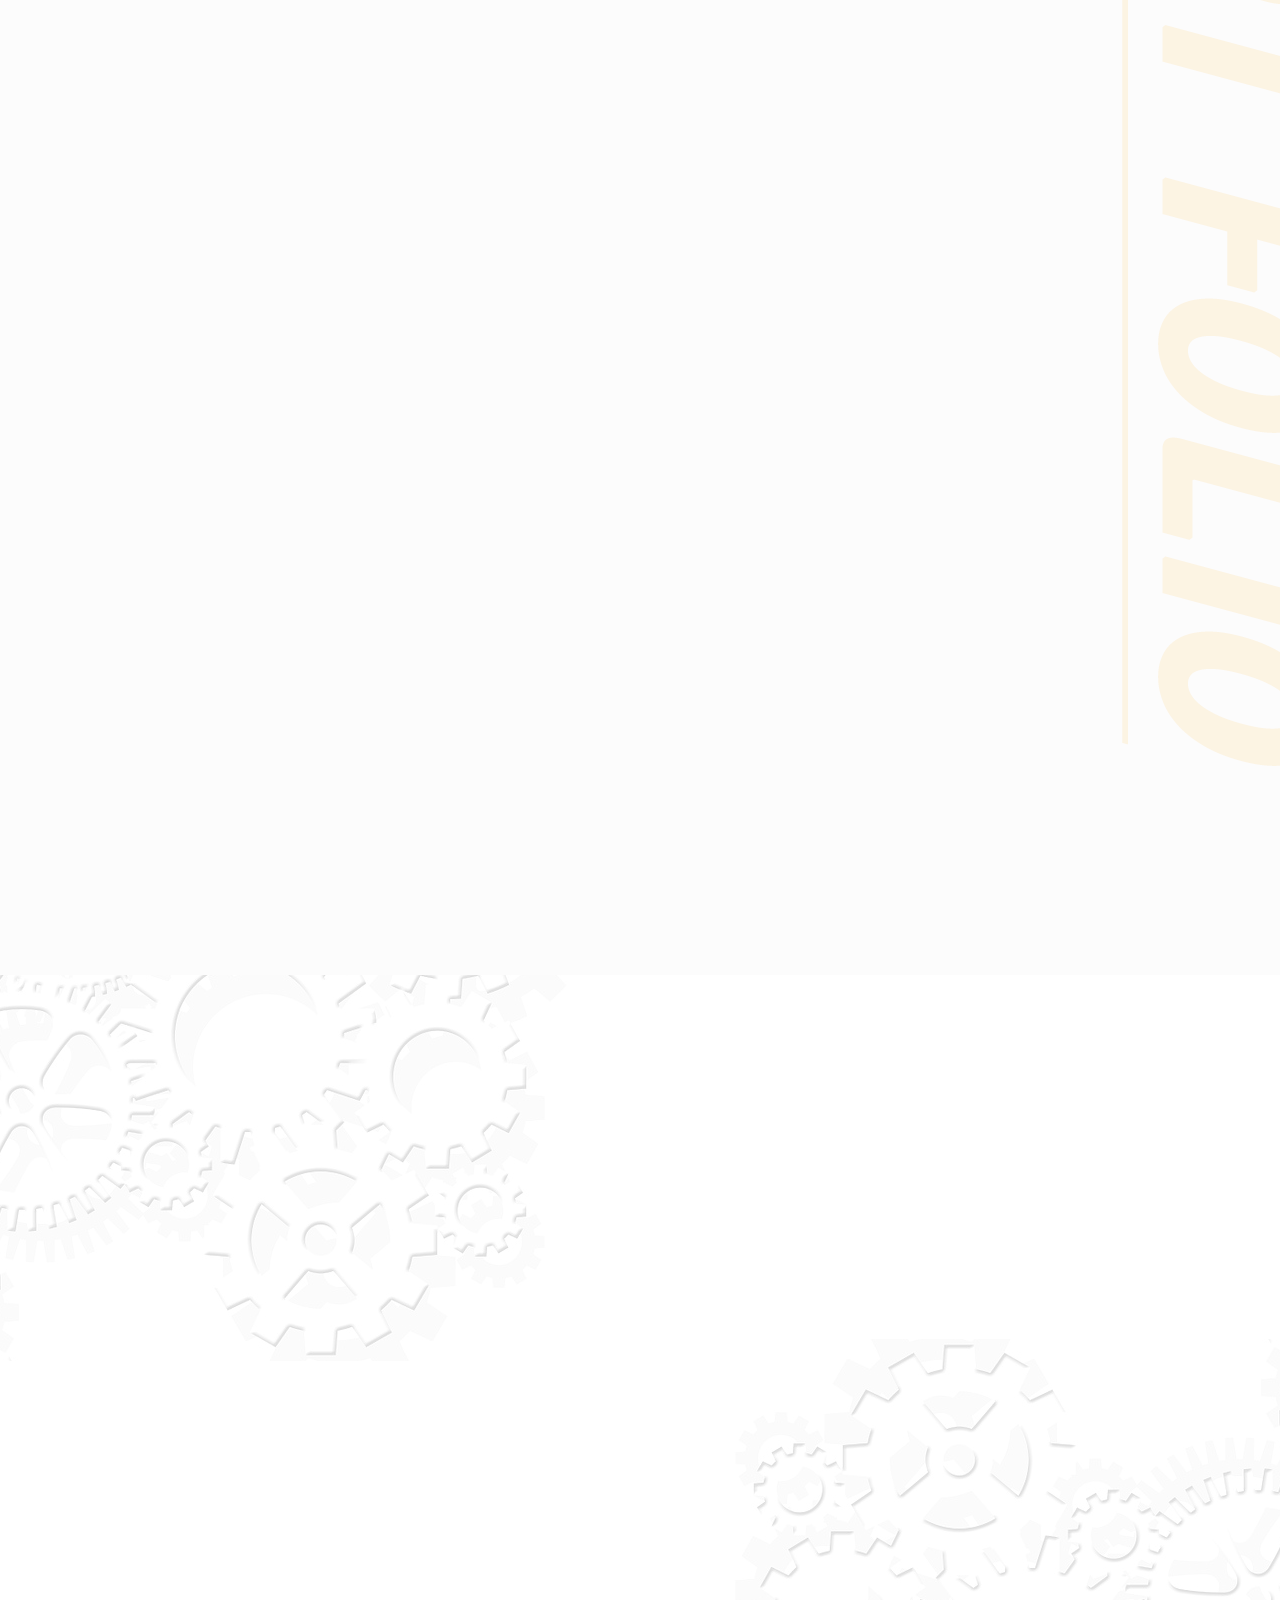
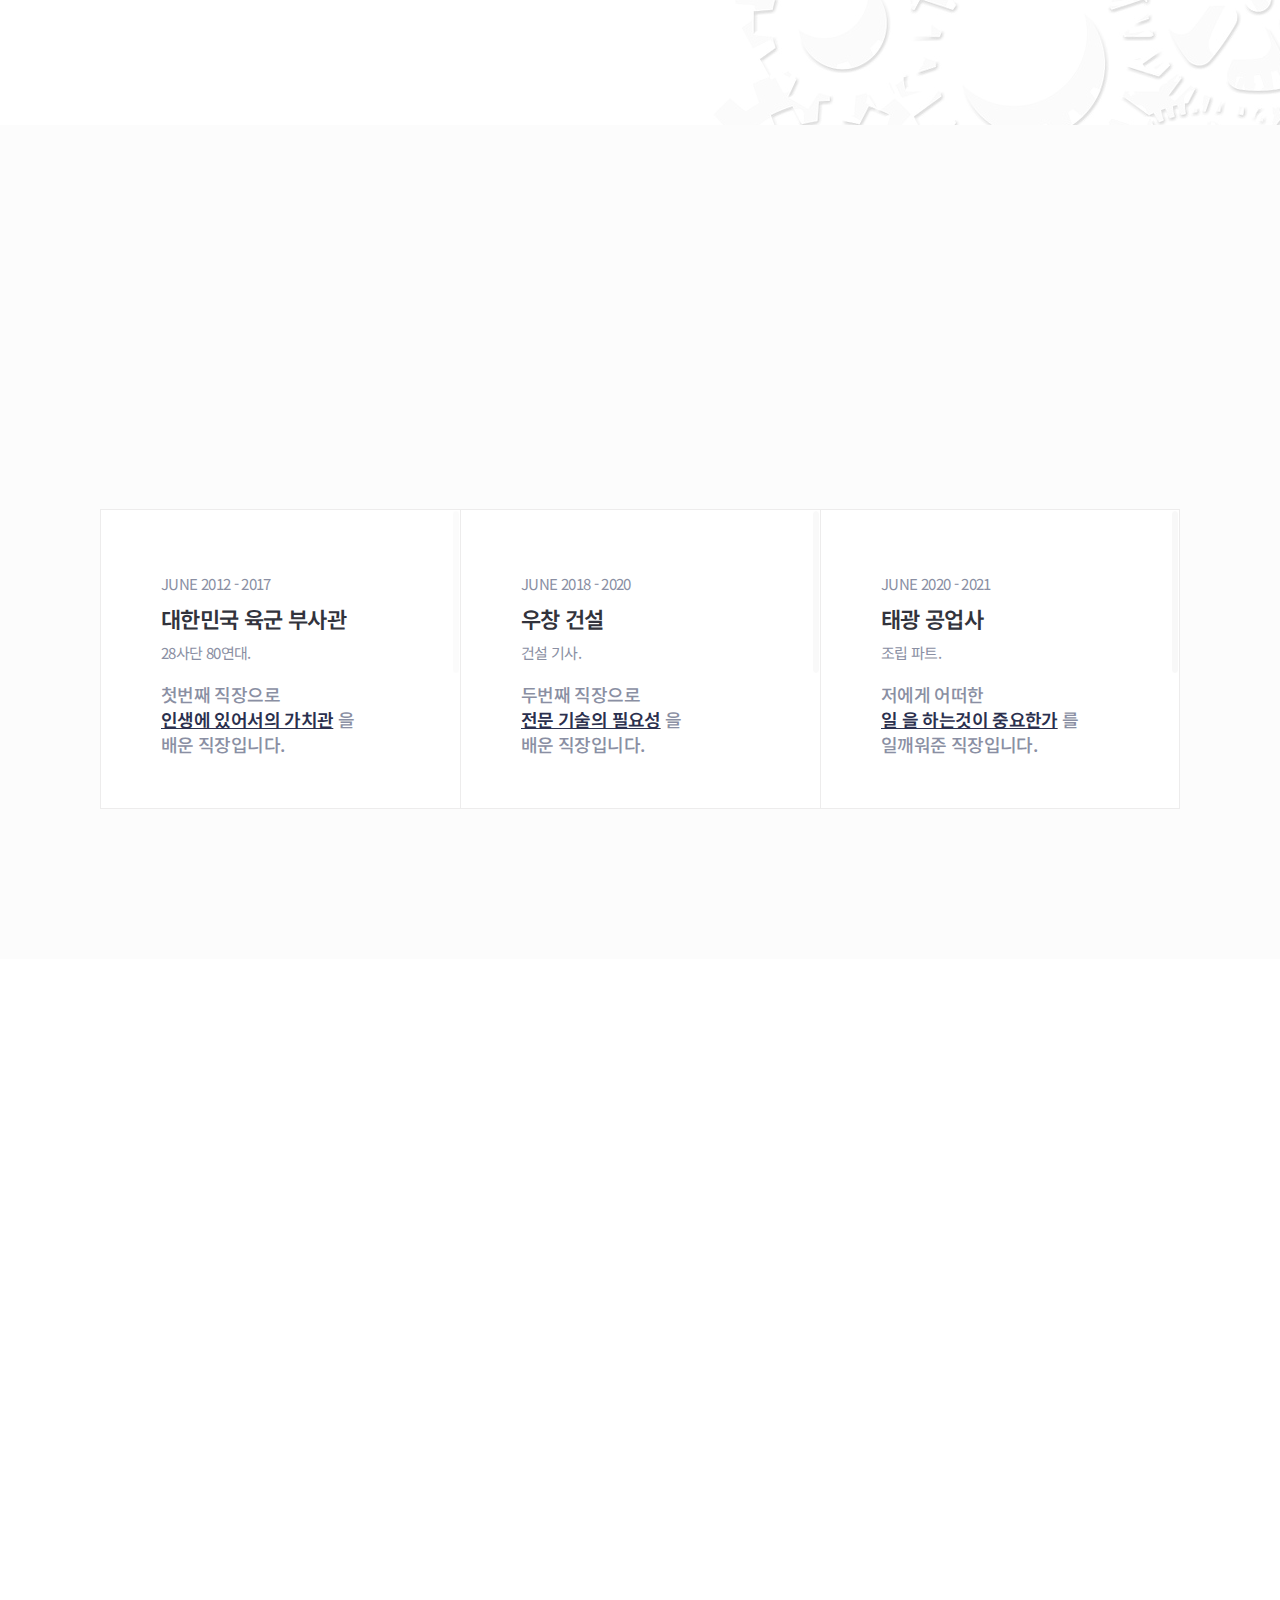
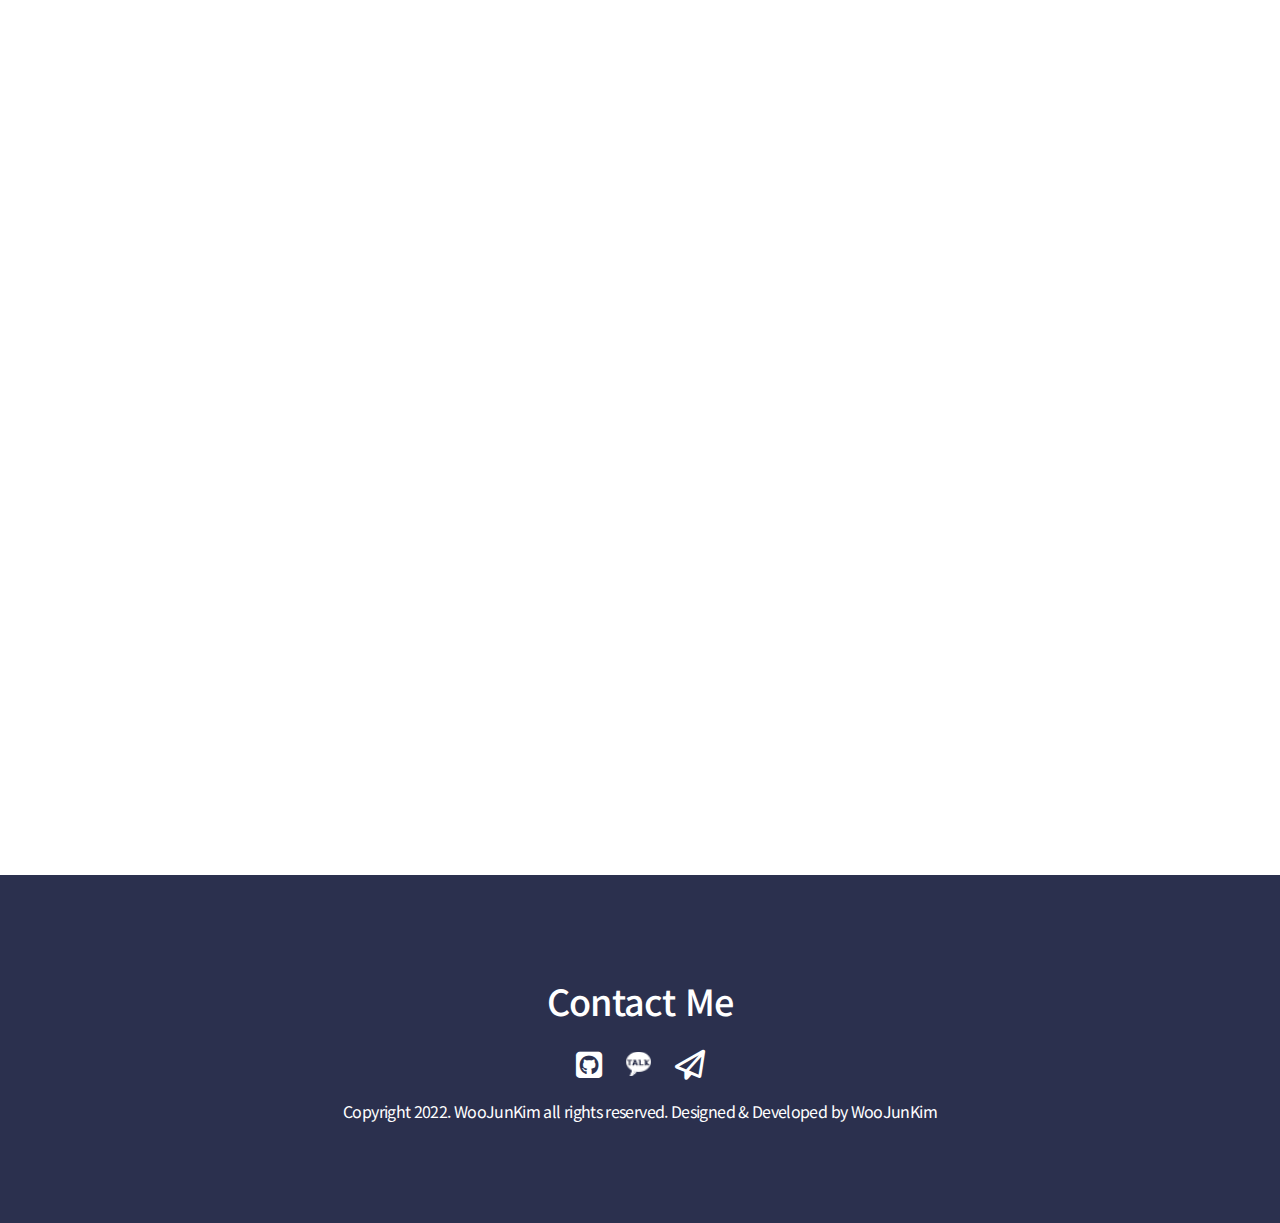
==== commit 6a6e187e: "반응형AOS추가" ====
--- a/index.html
+++ b/index.html
@@ -52,8 +52,8 @@
   <script src="js/jquery.waypoints.js"></script>
 
   <!-- aos 관련 코드 -->
-  <!-- <link href="js/aos/aos.css" rel="stylesheet" />
-  <script src="js/aos/aos.js"></script> -->
+  <link href="js/aos/aos.css" rel="stylesheet" />
+  <script src="js/aos/aos.js"></script>
 
   <!-- gsap -->
   <script src="https://cdnjs.cloudflare.com/ajax/libs/gsap/3.6.0/gsap.min.js"
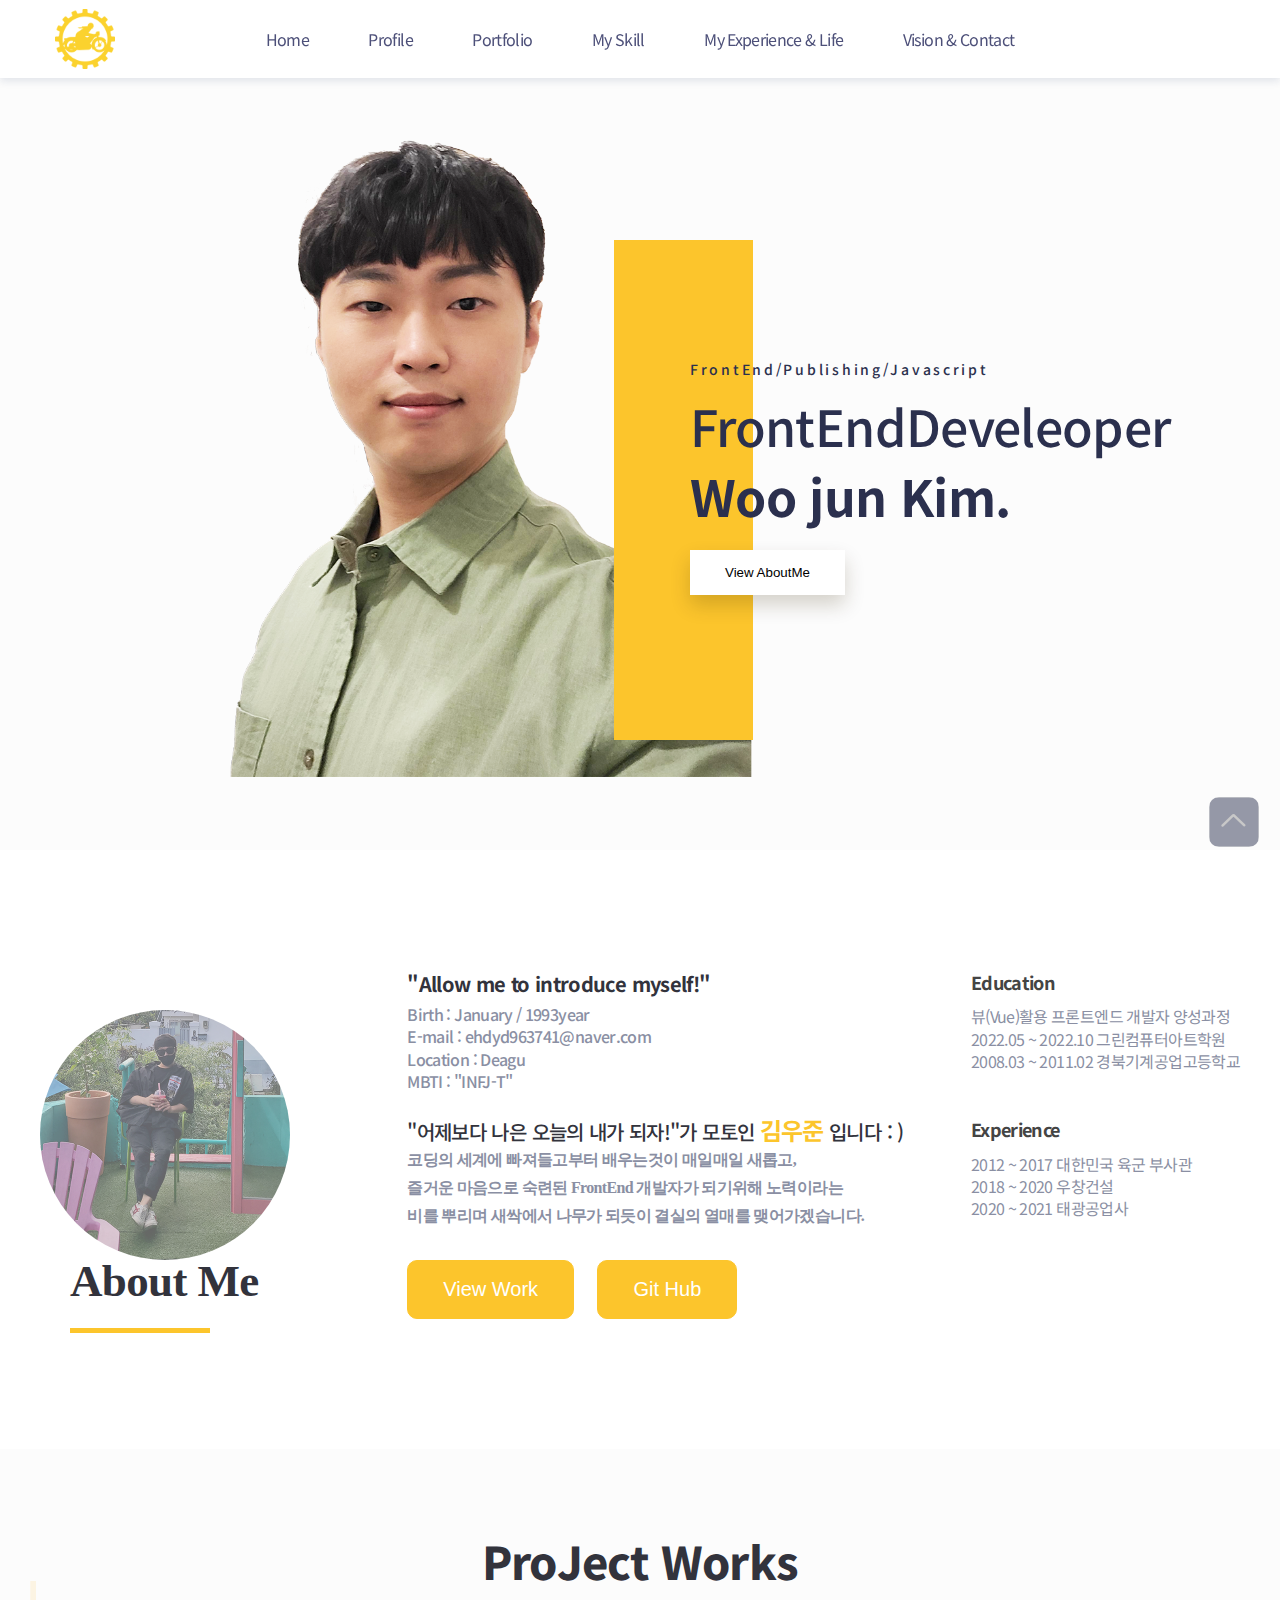
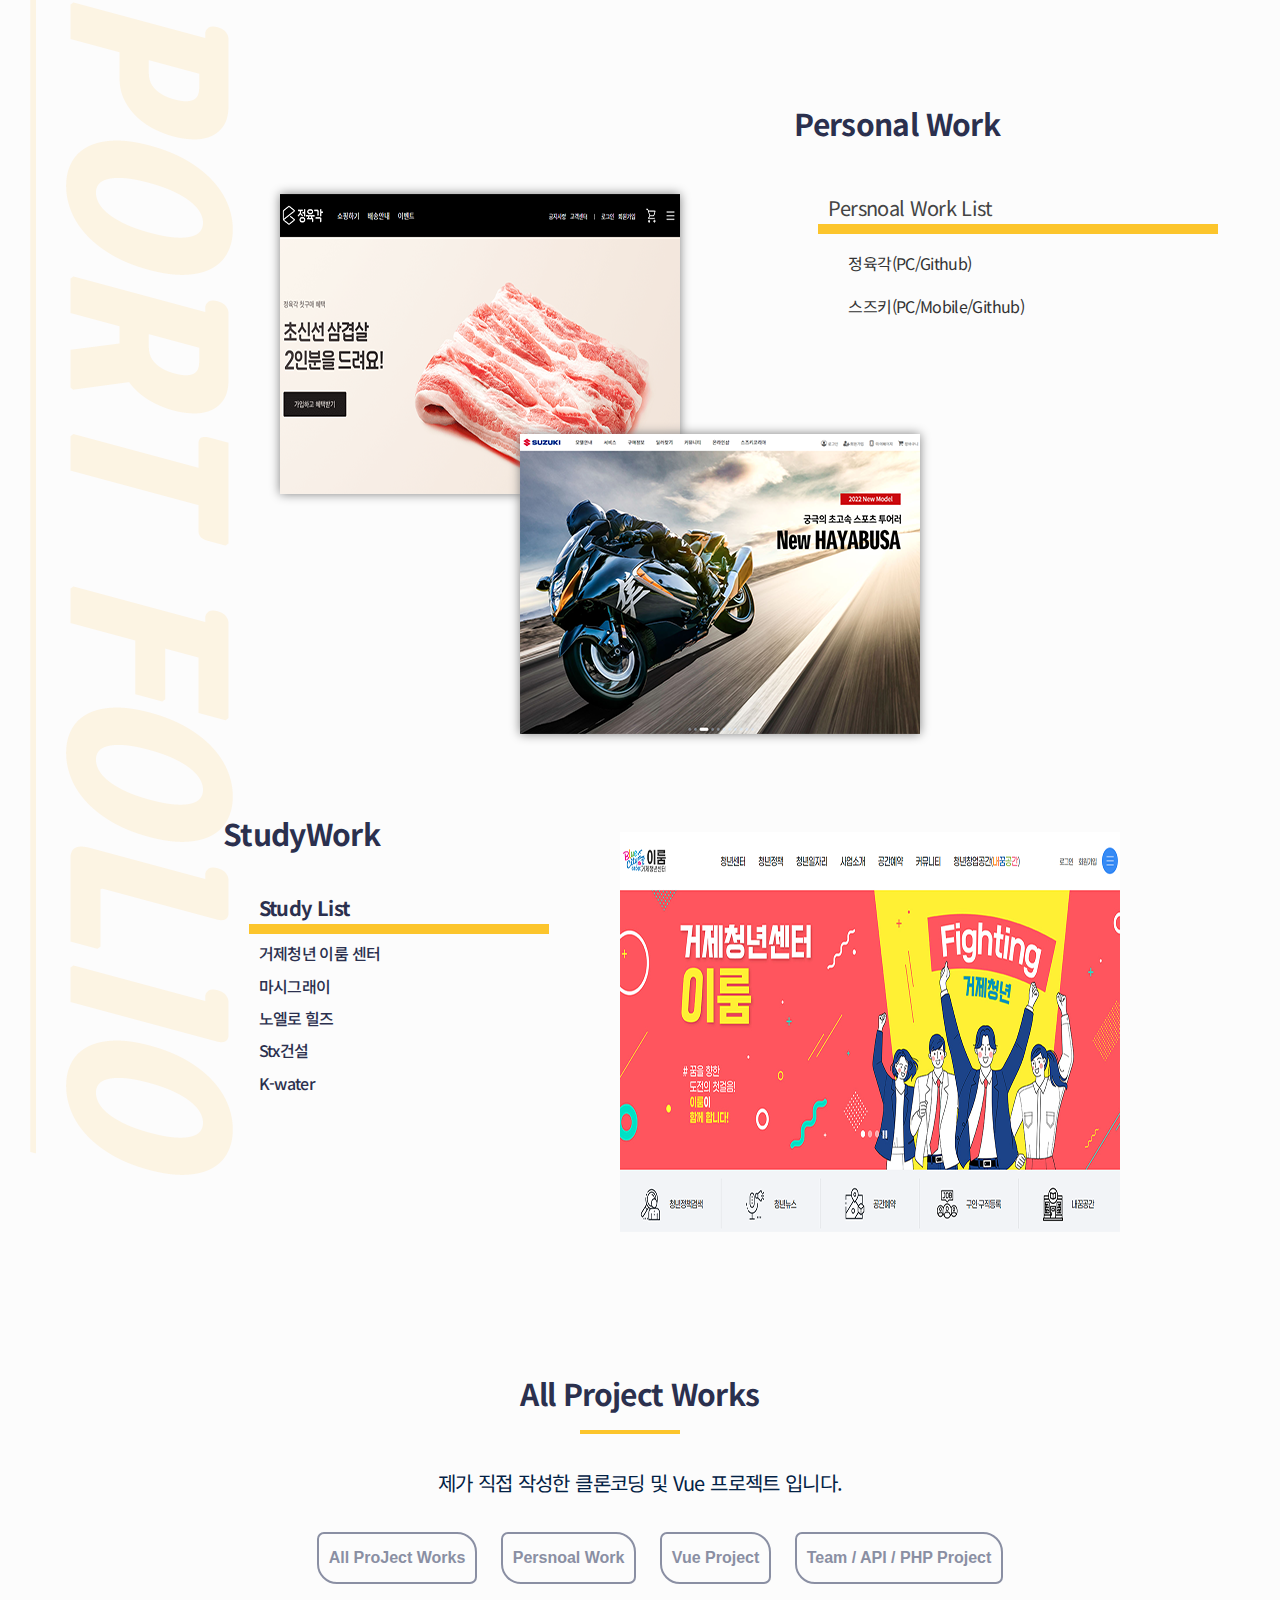
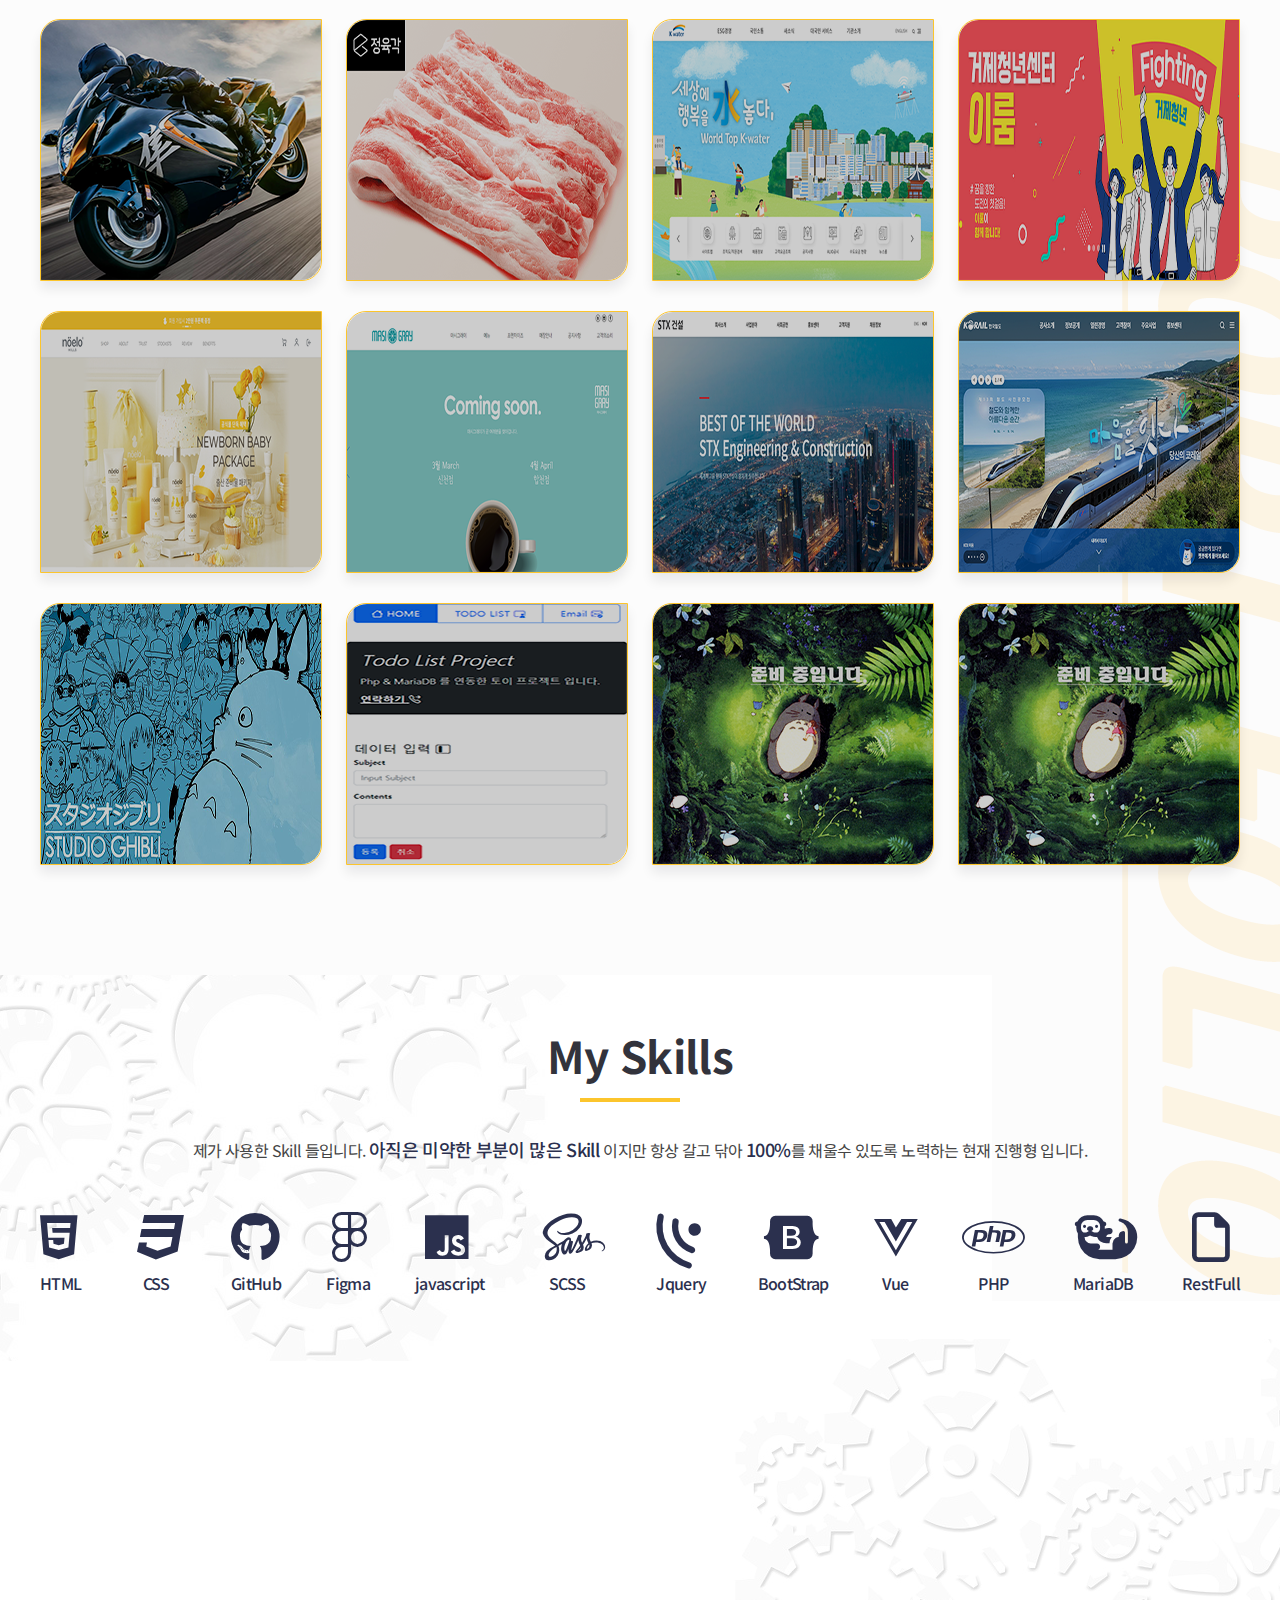
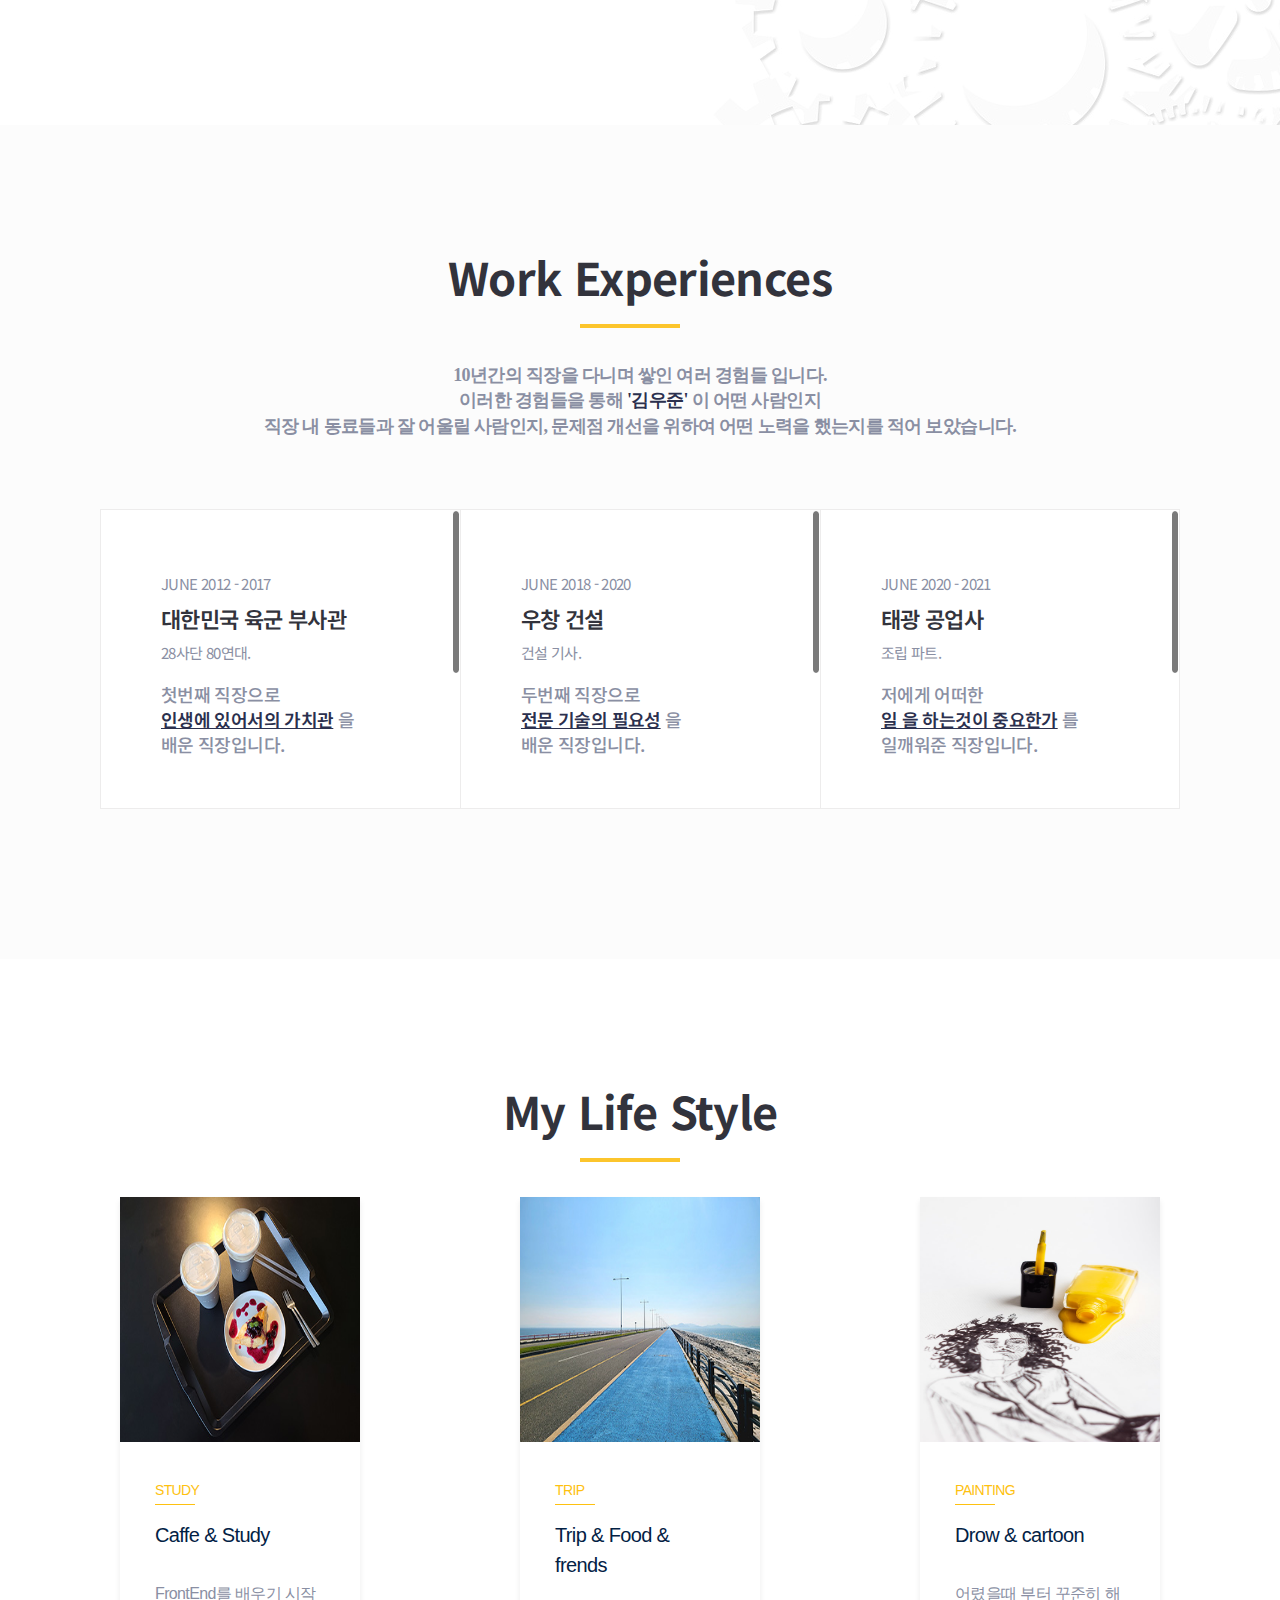
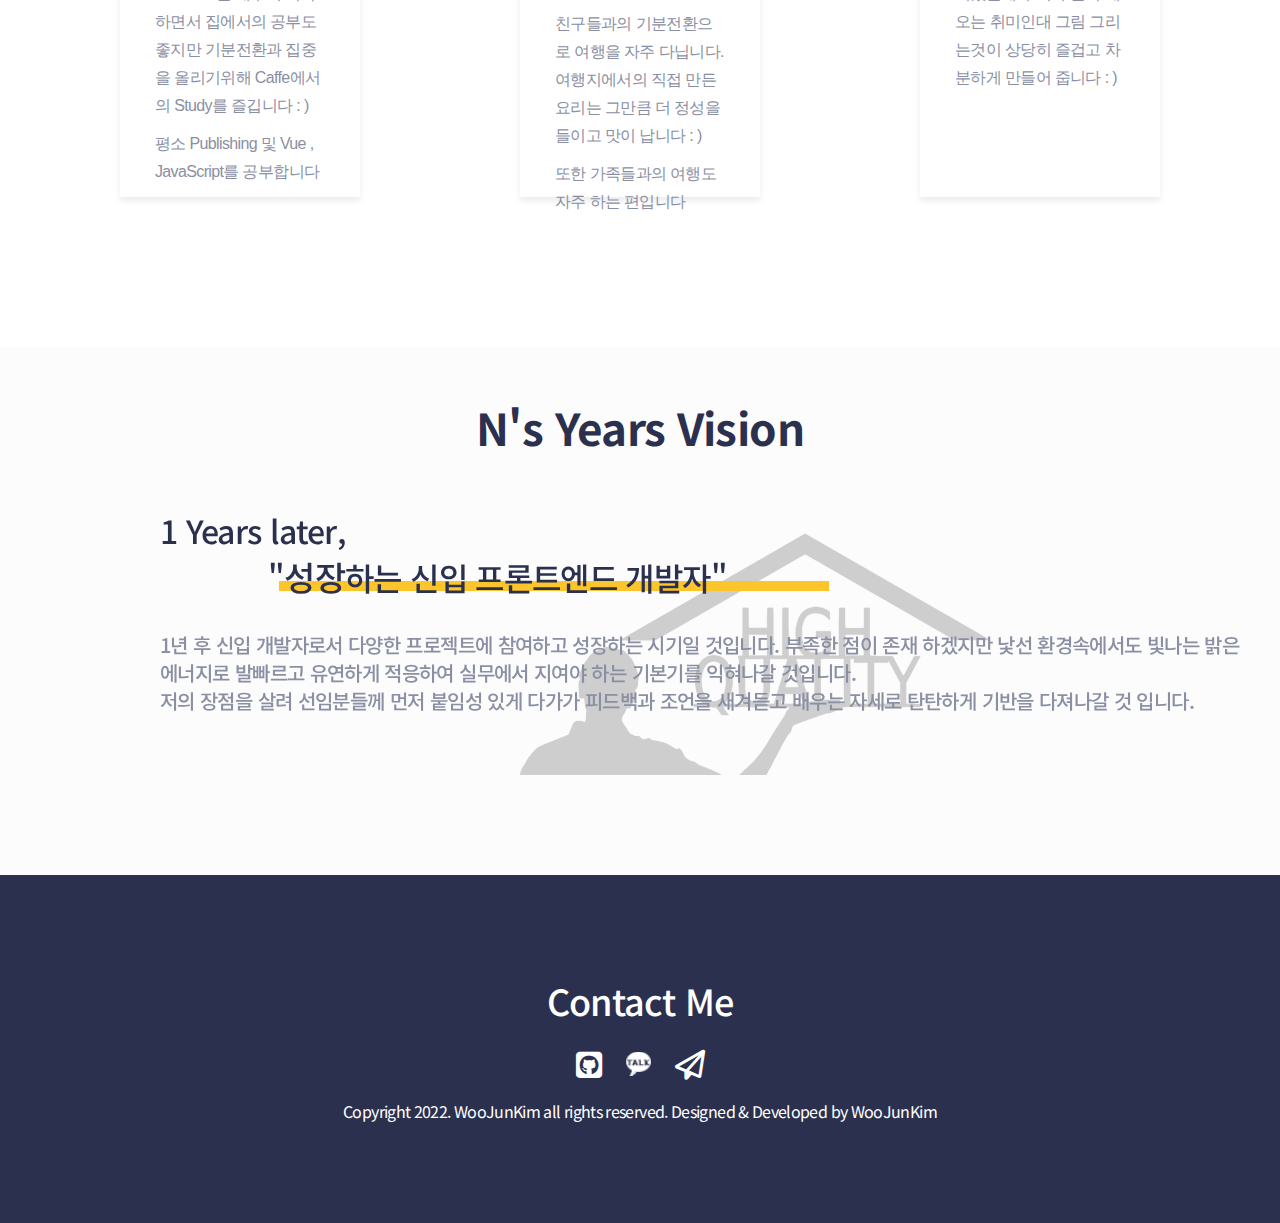
==== commit a707e7b6: "반응형 수정중" ====
--- a/index.html
+++ b/index.html
@@ -52,8 +52,8 @@
   <script src="js/jquery.waypoints.js"></script>
 
   <!-- aos 관련 코드 -->
-  <link href="js/aos/aos.css" rel="stylesheet" />
-  <script src="js/aos/aos.js"></script>
+  <!-- <link href="js/aos/aos.css" rel="stylesheet" />
+  <script src="js/aos/aos.js"></script> -->
 
   <!-- gsap -->
   <script src="https://cdnjs.cloudflare.com/ajax/libs/gsap/3.6.0/gsap.min.js"
@@ -176,7 +176,7 @@
         <div class="profile-container">
           <div class="profile-left" data-aos="fade-up" data-aos-delay="600" data-aos-duration="1500"
             data-aos-offset="500">
-            <div class="porfile-left-img"></div>
+            <div class="profile-left-img"></div>
             <span>About Me</span>
           </div>
 
@@ -201,9 +201,9 @@
                   <br />
                   비를 뿌리며 새싹에서 나무가 되듯이 결실의 열매를 맺어가겠습니다.
                 </p>
-                <div class="profile-bt">
+                <div class="profile-center-bt">
                   <a href="#portfolio">
-                    <button class="profile-center-bt">View Work</button>
+                    <button class="profile-center-bt1">View Work</button>
                   </a>
                   <a href="https://github.com/ehdyd963741" target="_blank">
                     <button class="profile-center-bt2">Git Hub</button>
--- a/css/style.css
+++ b/css/style.css
@@ -509,7 +509,7 @@
   transition: all 0.5s;
 }
 
-.porfile-left-img {
+.profile-left-img {
   position: relative;
   display: block;
   width: 250px;
@@ -523,7 +523,7 @@
   transition: all 0.3s;
 }
 
-.porfile-left-img:hover {
+.profile-left-img:hover {
   opacity: 1;
 }
 
@@ -597,13 +597,13 @@
   transition: all 0.5s;
 }
 
-.profile-bt {
+.profile-center-bt {
   position: relative;
   display: block;
   margin-top: 20px;
 }
 
-.profile-center-bt {
+.profile-center-bt1 {
   border: none;
   background: #fcc52c;
   border: 1px solid #fcc52c;
@@ -689,7 +689,6 @@
 
 .profile-right-experience ul li {
   color: #8a8fa3;
-  transition: all 0.5s;
 }
 
 /* portfolio */
--- a/css/responce.css
+++ b/css/responce.css
@@ -3,14 +3,62 @@
   .gotop {
     display: none;
   }
+
   .fix-menu {
     display: none;
   }
-}
+
+  .mb-bt {
+    position: fixed;
+    right: 5%;
+    top: 34px;
+    display: none;
+    width: 28px;
+    height: 18px;
+    z-index: 99999;
+  }
+
+  .mb-bt::before {
+    content: "";
+    position: absolute;
+    left: 0;
+    top: 0;
+    display: block;
+    width: 100%;
+    height: 2px;
+    background-color: #333;
+    transition: all 0.3s;
+  }
+}
+
+@media screen and (max-width: 500px) {
+  .mb-bt {
+    position: fixed;
+    right: 5%;
+    top: 34px;
+    display: none;
+    width: 28px;
+    height: 18px;
+    z-index: 99999;
+  }
+
+  .mb-bt::before {
+    content: "";
+    position: absolute;
+    left: 0;
+    top: 0;
+    display: block;
+    width: 100%;
+    height: 2px;
+    background-color: #333;
+    transition: all 0.3s;
+  }
+}
+
 /* header */
 @media screen and (max-width: 1100px) {
   .header {
-    overflow-x: hidden;
+    overflow: hidden;
   }
 
   .visual-left {
@@ -36,7 +84,7 @@
     overflow-x: hidden;
   }
 
-  .header > .logo {
+  .header>.logo {
     width: 11.11vw;
     height: 5vh;
     top: 15px;
@@ -47,13 +95,13 @@
     height: 70px;
   }
 
-  .header .inner .gnb > li {
+  .header .inner .gnb>li {
     display: none;
   }
 }
 
 @media screen and (max-width: 1030px) {
-  .header > .logo {
+  .header>.logo {
     width: 11.11vw;
     height: 5vh;
     top: 15px;
@@ -68,7 +116,7 @@
     display: block;
     height: 850px;
     background: #fcfcfc;
-    overflow-x: hidden;
+    overflow: hidden;
   }
 
   .visual-left {
@@ -78,7 +126,7 @@
     transition: all 0.5s;
   }
 
-  .visual-left > img {
+  .visual-left>img {
     position: absolute;
     display: block;
     /* transform: scaleX(-1); */
@@ -117,7 +165,7 @@
     transition: all 0.5s;
   }
 
-  .visual-right-textbox > p {
+  .visual-right-textbox>p {
     font-size: 14px;
     font-weight: 500;
     color: #2b304e;
@@ -125,13 +173,13 @@
     letter-spacing: 6;
   }
 
-  .visual-right-textbox > h5 {
+  .visual-right-textbox>h5 {
     color: #2b304e;
     font-size: 50px;
     font-weight: 500;
   }
 
-  .visual-right-textbox > h3 {
+  .visual-right-textbox>h3 {
     color: #2b304e;
     font-size: 50px;
     font-weight: 700;
@@ -171,7 +219,7 @@
     transition: all 0.5s;
   }
 
-  .visual-left > img {
+  .visual-left>img {
     position: absolute;
     display: block;
     /* transform: scaleX(-1); */
@@ -210,7 +258,7 @@
     transition: all 0.5s;
   }
 
-  .visual-right-textbox > p {
+  .visual-right-textbox>p {
     font-size: 14px;
     font-weight: 500;
     color: #2b304e;
@@ -218,13 +266,13 @@
     letter-spacing: 6;
   }
 
-  .visual-right-textbox > h5 {
+  .visual-right-textbox>h5 {
     color: #2b304e;
     font-size: 50px;
     font-weight: 500;
   }
 
-  .visual-right-textbox > h3 {
+  .visual-right-textbox>h3 {
     color: #2b304e;
     font-size: 50px;
     font-weight: 700;
@@ -256,7 +304,7 @@
     background: #fcfcfc;
   }
 
-  .visual-left > img {
+  .visual-left>img {
     position: absolute;
     display: block;
     top: 140px;
@@ -286,37 +334,38 @@
     padding-left: 1px !important;
   }
 
-  .visual-right-textbox > p {
+  .visual-right-textbox>p {
     font-size: 13px;
     white-space: nowrap;
   }
 
-  .visual-right-textbox > h5 {
+  .visual-right-textbox>h5 {
     font-size: 40px !important;
     white-space: nowrap;
   }
 }
 
 @media screen and (max-width: 425px) {
-  .visual-right-textbox > h5 {
+  .visual {
+    overflow: hidden !important;
+  }
+
+  .visual-right-textbox>h5 {
     font-size: 30px !important;
     white-space: nowrap;
   }
 }
 
-@media screen and (max-width: 355px) {
+@media screen and (max-width: 360px) {
   .visual {
-    position: relative;
-    display: block;
-    height: 700px !important;
-    background: #fcfcfc;
-  }
-
-  .visual-left > img {
+    overflow: hidden !important;
+  }
+
+  .visual-left>img {
     position: absolute;
     display: block;
     top: 140px;
-    overflow-x: hidden !important;
+    overflow: hidden !important;
   }
 
   .visual-right {
@@ -342,12 +391,12 @@
     padding-left: 1px !important;
   }
 
-  .visual-right-textbox > p {
+  .visual-right-textbox>p {
     font-size: 13px;
     white-space: nowrap;
   }
 
-  .visual-right-textbox > h5 {
+  .visual-right-textbox>h5 {
     font-size: 30px !important;
     white-space: nowrap;
   }
@@ -363,18 +412,29 @@
   .profile .inner {
     position: relative;
     display: block;
-  }
-
-  .porfile-left-img {
+    padding-bottom: 70px !important;
+  }
+
+  .profile-left-img {
+    position: relative;
+    display: block;
+    margin: 0 auto;
+  }
+
+  .profile-left>span {
+    position: relative;
+    display: block;
+    margin: 0 auto;
+  }
+
+  .profile-left>span::after {
+    margin: 0 auto;
+  }
+
+  .profile-center {
     position: relative;
     display: inline-block;
-    width: 22.8311vw;
-  }
-
-  .profile-center {
-    position: relative;
-    display: inline-block;
-    width: 70%;
+    width: 60%;
   }
 
   .profile-right {
@@ -406,12 +466,6 @@
     padding-bottom: 50px;
   }
 
-  .porfile-left-img {
-    position: relative;
-    display: inline-block;
-    width: 30.1205vw !important;
-  }
-
   .profile-container {
     display: block !important;
   }
@@ -421,24 +475,18 @@
     margin: 0 auto;
   }
 
-  .profile-left > span {
+  .profile-left>span {
     position: relative;
     display: block;
     text-align: center;
     margin-top: 30px !important;
   }
 
-  .profile-left > span::after {
+  .profile-left>span::after {
     left: 40% !important;
     bottom: 10px !important;
   }
 
-  .porfile-left-img {
-    position: relative;
-    display: block;
-    margin: 0 auto;
-    width: 13.48vw;
-  }
 
   .profile-center {
     position: relative;
@@ -451,12 +499,14 @@
     position: relative;
     display: block;
     height: 20vh;
-    margin-top: 100px;
+    margin-top: 50px;
     padding-left: 100px;
+    padding-right: 100px;
   }
 
   .profile-right-education {
     float: left;
+    padding-bottom: 15px;
   }
 
   .profile-right-experience {
@@ -464,6 +514,37 @@
   }
 }
 
+@media screen and (max-width: 690px) {
+  .profile .inner {
+    padding-bottom: 90px !important;
+  }
+  .profile-right {
+    position: relative;
+    display: block;
+    height: 20vh;
+    margin: 0 auto;
+    padding-top: 30px;
+  }
+
+  .profile-right-education {
+    float: left;
+    padding-bottom: 15px;
+  }
+
+  .profile-right-experience {
+    float: left;
+    margin-bottom: 30px;
+  }
+  .profile-center-bt1 {
+    padding: 14px 20px;
+    margin-right: 10px;
+  }
+  .profile-center-bt2 {
+    padding: 14px 20px;
+    margin-right: 10px;
+  }
+}
+
 @media screen and (max-width: 600px) {
   .profile {
     position: relative;
@@ -477,12 +558,6 @@
     padding-bottom: 50px;
   }
 
-  .porfile-left-img {
-    position: relative;
-    display: inline-block;
-    width: 41.6667vw !important;
-  }
-
   .profile-container {
     display: block !important;
   }
@@ -492,23 +567,16 @@
     margin: 0 auto;
   }
 
-  .profile-left > span {
+  .profile-left>span {
     position: relative;
     display: block;
     text-align: center;
     margin-top: 30px !important;
   }
 
-  .profile-left > span::after {
+  .profile-left>span::after {
     left: 40% !important;
     bottom: 10px !important;
-  }
-
-  .porfile-left-img {
-    position: relative;
-    display: block;
-    margin: 0 auto;
-    width: 13.48vw;
   }
 
   .profile-center {
@@ -520,13 +588,10 @@
   }
 
   .profile-right {
-    margin-top: 100px;
-    padding-left: 10px;
-  }
-
-  .profile-right-education {
-    display: inline-block;
-  }
+    margin-top: 20px;
+    padding-left: 20%;
+  }
+
 }
 
 @media screen and (max-width: 500px) {
@@ -542,13 +607,6 @@
     padding-bottom: 10px;
   }
 
-  .porfile-left-img {
-    position: relative;
-    display: block;
-    margin: 0 auto;
-    width: 50vw !important;
-  }
-
   .profile-container {
     display: block !important;
   }
@@ -558,7 +616,7 @@
     margin: 0 auto;
   }
 
-  .profile-left > span {
+  .profile-left>span {
     position: relative;
     display: block;
     text-align: center;
@@ -566,16 +624,9 @@
     margin-top: 30px !important;
   }
 
-  .profile-left > span::after {
+  .profile-left>span::after {
     left: 40% !important;
     bottom: 10px !important;
-  }
-
-  .porfile-left-img {
-    position: relative;
-    display: block;
-    margin: 0 auto;
-    width: 13.48vw;
   }
 
   .profile-center {
@@ -587,16 +638,17 @@
     padding-left: 0 !important;
   }
 
-  .profile-center-textbox > div > span {
+  .profile-center-textbox>div>span {
     font-size: 18px !important;
   }
 
-  .profile-center-textbox > div > p {
+  .profile-center-textbox>div>p {
     font-size: 14px !important;
   }
 
   .profile-right {
     margin-top: 30px;
+    padding-left: 6%;
   }
 
   .profile-right-education {
@@ -629,12 +681,6 @@
     padding-bottom: 50px;
   }
 
-  .porfile-left-img {
-    position: relative;
-    display: block;
-    margin: 0 auto;
-    width: 52.6316vw !important;
-  }
 
   .profile-container {
     display: block !important;
@@ -645,7 +691,7 @@
     margin: 0 auto;
   }
 
-  .profile-left > span {
+  .profile-left>span {
     position: relative;
     display: block;
     text-align: center;
@@ -653,16 +699,9 @@
     margin-top: 30px !important;
   }
 
-  .profile-left > span::after {
+  .profile-left>span::after {
     left: 40% !important;
     bottom: 10px !important;
-  }
-
-  .porfile-left-img {
-    position: relative;
-    display: block;
-    margin: 0 auto;
-    width: 13.48vw;
   }
 
   .profile-center {
@@ -674,17 +713,17 @@
     padding-left: 0 !important;
   }
 
-  .profile-center-textbox > div {
+  .profile-center-textbox>div {
     width: 135.2113vw !important;
   }
 
-  .profile-center-textbox > div > span {
+  .profile-center-textbox>div>span {
     width: 74.42627vw !important;
     display: block !important;
     font-size: 18px !important;
   }
 
-  .profile-center-textbox > div > p {
+  .profile-center-textbox>div>p {
     font-size: 12px !important;
   }
 
@@ -702,12 +741,6 @@
 }
 
 @media screen and (max-width: 400px) {
-  .porfile-left-img {
-    position: relative;
-    display: block;
-    margin: 0 auto;
-    width: 62.5vw !important;
-  }
 
   .profile-bt {
     margin-left: 13px !important;
@@ -746,13 +779,6 @@
     padding-bottom: 50px;
   }
 
-  .porfile-left-img {
-    position: relative;
-    display: block;
-    margin: 0 auto;
-    width: 66.6667vw !important;
-  }
-
   .profile-container {
     display: block !important;
   }
@@ -762,7 +788,7 @@
     margin: 0 auto;
   }
 
-  .profile-left > span {
+  .profile-left>span {
     position: relative;
     display: block;
     text-align: center;
@@ -770,16 +796,9 @@
     margin-top: 30px !important;
   }
 
-  .profile-left > span::after {
+  .profile-left>span::after {
     left: 40% !important;
     bottom: 10px !important;
-  }
-
-  .porfile-left-img {
-    position: relative;
-    display: block;
-    margin: 0 auto;
-    width: 13.48vw;
   }
 
   .profile-center {
@@ -791,17 +810,17 @@
     padding-left: 0 !important;
   }
 
-  .profile-center-textbox > div {
+  .profile-center-textbox>div {
     width: 135.2113vw !important;
   }
 
-  .profile-center-textbox > div > span {
+  .profile-center-textbox>div>span {
     width: 74.42627vw !important;
     display: block !important;
     font-size: 18px !important;
   }
 
-  .profile-center-textbox > div > p {
+  .profile-center-textbox>div>p {
     font-size: 12px !important;
   }
 
@@ -872,7 +891,7 @@
     padding-top: 50px;
   }
 
-  .allproject-title-box > h2 {
+  .allproject-title-box>h2 {
     position: relative;
     font-size: 40px !important;
     font-weight: 700;
@@ -884,7 +903,7 @@
     transition: all 0.3s;
   }
 
-  .allproject-title-box > h2::after {
+  .allproject-title-box>h2::after {
     content: "";
     position: absolute;
     bottom: 0;
@@ -894,7 +913,7 @@
     background: #fcc52c;
   }
 
-  .allproject-title-box > p {
+  .allproject-title-box>p {
     text-align: center;
     color: #022144;
     padding-bottom: 35px;
@@ -918,7 +937,7 @@
     padding-top: 50px;
   }
 
-  .allproject-title-box > h2 {
+  .allproject-title-box>h2 {
     position: relative;
     font-size: 30px;
     font-weight: 700;
@@ -930,7 +949,7 @@
     transition: all 0.3s;
   }
 
-  .allproject-title-box > h2::after {
+  .allproject-title-box>h2::after {
     content: "";
     position: absolute;
     bottom: 0;
@@ -940,7 +959,7 @@
     background: #fcc52c;
   }
 
-  .allproject-title-box > p {
+  .allproject-title-box>p {
     text-align: center;
     color: #022144;
     padding-bottom: 35px;
@@ -968,7 +987,7 @@
     padding-top: 50px;
   }
 
-  .allproject-title-box > h2 {
+  .allproject-title-box>h2 {
     position: relative;
     font-size: 30px;
     font-weight: 700;
@@ -980,7 +999,7 @@
     transition: all 0.3s;
   }
 
-  .allproject-title-box > h2::after {
+  .allproject-title-box>h2::after {
     content: "";
     position: absolute;
     bottom: 0;
@@ -990,7 +1009,7 @@
     background: #fcc52c;
   }
 
-  .allproject-title-box > p {
+  .allproject-title-box>p {
     text-align: center;
     color: #022144;
     padding-bottom: 35px;
@@ -1023,7 +1042,7 @@
     box-shadow: 0px 8px 12px 0px rgb(0 12 29 / 8%);
   }
 
-  .allproject-item > img {
+  .allproject-item>img {
     width: 200px !important;
     height: 180px !important;
     border-radius: 20px 0px 20px 0px;
@@ -1037,7 +1056,7 @@
     display: block !important;
   }
 
-  .allproject-menubar > button {
+  .allproject-menubar>button {
     margin-bottom: 10px !important;
   }
 
@@ -1059,7 +1078,7 @@
     overflow: hidden;
   }
 
-  .item-mack2 > a {
+  .item-mack2>a {
     display: inline-block;
     border: 1px solid #ffff;
     border-radius: 20px;
@@ -1085,7 +1104,7 @@
     padding-top: 25px;
   }
 
-  .allproject-title-box > h2 {
+  .allproject-title-box>h2 {
     margin-top: 15px !important;
   }
 
@@ -1102,12 +1121,12 @@
     box-shadow: 0px 8px 12px 0px rgb(0 12 29 / 8%);
   }
 
-  .allproject-item > img {
+  .allproject-item>img {
     width: 45.8732vw !important;
     height: 180px !important;
   }
 
-  .allproject-title-box > p {
+  .allproject-title-box>p {
     text-align: center;
     color: #022144;
     padding-bottom: 35px;
@@ -1135,7 +1154,7 @@
     margin-right: 3px !important;
   }
 
-  .allproject-menubar > button > p:hover {
+  .allproject-menubar>button>p:hover {
     transform: scale(1) !important;
   }
 
@@ -1157,7 +1176,7 @@
     overflow: hidden;
   }
 
-  .item-mack2 > a {
+  .item-mack2>a {
     display: block;
     border: 1px solid #ffff;
     border-radius: 20px;
@@ -1188,30 +1207,30 @@
     display: block !important;
   }
 
-  .skill-about-container > div {
+  .skill-about-container>div {
     position: relative;
     display: block !important;
     height: 30px !important;
     font-size: 20px !important;
   }
 
-  .skill-about-container > div > p {
+  .skill-about-container>div>p {
     transform: translateY(-85%) !important;
     z-index: 99;
   }
 
-  .skill-about-container > div > i {
+  .skill-about-container>div>i {
     font-size: 0px !important;
   }
 
-  .skill-about-container > div > div {
+  .skill-about-container>div>div {
     left: 0 !important;
     top: 0 !important;
     width: 100% !important;
     height: 20px !important;
   }
 
-  .skill-about-container > div > div {
+  .skill-about-container>div>div {
     transform: rotate(0deg) !important;
   }
 }
@@ -1222,7 +1241,7 @@
     padding: 50px 0px 50px 0px !important;
   }
 
-  .experience-title-box > p {
+  .experience-title-box>p {
     margin: 0 0 0 0 !important;
     padding-bottom: 30px;
   }
@@ -1248,11 +1267,11 @@
     padding: 50px 0px 50px 0px !important;
   }
 
-  .experience-title-box > h2 {
+  .experience-title-box>h2 {
     font-size: 30px;
   }
 
-  .experience-title-box > p {
+  .experience-title-box>p {
     margin: 0 0 0 0 !important;
     padding-left: 20px;
     padding-right: 20px;
@@ -1290,7 +1309,7 @@
     padding-left: 4.065vw !important;
   }
 
-  .life-item > img {
+  .life-item>img {
     display: block;
     width: 33.75vw !important;
     height: 26.14vh !important;
@@ -1304,7 +1323,7 @@
     position: absolute;
     display: block;
     width: 33.75vw !important;
-    height: 245px;
+    height: 23.8vh !important;
     opacity: 0;
     visibility: hidden;
     background: url("../images/studyfrends2.png") no-repeat center;
@@ -1316,7 +1335,7 @@
     position: absolute;
     display: block;
     width: 33.75vw !important;
-    height: 245px;
+    height: 23.8vh !important;
     opacity: 0;
     visibility: hidden;
     background: url("../images/tripfoodG.gif") no-repeat center;
@@ -1328,7 +1347,7 @@
     position: absolute;
     display: block;
     width: 33.75vw !important;
-    height: 245px;
+    height: 23.8vh !important;
     opacity: 0;
     visibility: hidden;
     background: url("../images/painting2.png") no-repeat center;
@@ -1361,7 +1380,7 @@
     white-space: wrap;
   }
 
-  .life-item-text > h3 {
+  .life-item-text>h3 {
     color: #fec110;
     font: 500 14px/30px "Poppins", sans-serif;
     text-transform: uppercase;
@@ -1370,7 +1389,7 @@
     margin-top: 0;
   }
 
-  .life-item-text > h3::after {
+  .life-item-text>h3::after {
     position: absolute;
     content: "";
     bottom: 0;
@@ -1380,14 +1399,14 @@
     background: #fec110;
   }
 
-  .life-item-text > span {
+  .life-item-text>span {
     display: block;
     color: #022144;
     font: 400 20px/30px "Poppins", sans-serif;
     padding-bottom: 30px;
   }
 
-  .life-item-text > p {
+  .life-item-text>p {
     color: #8a8fa3;
     font: 300 16px/28px "Poppins", sans-serif;
     margin-bottom: 10px;
@@ -1410,7 +1429,7 @@
     white-space: wrap;
   }
 
-  .life-item-text > h3 {
+  .life-item-text>h3 {
     color: #fec110;
     font: 500 14px/30px "Poppins", sans-serif;
     text-transform: uppercase;
@@ -1419,7 +1438,7 @@
     margin-top: 0;
   }
 
-  .life-item-text > h3::after {
+  .life-item-text>h3::after {
     position: absolute;
     content: "";
     bottom: 0;
@@ -1429,14 +1448,14 @@
     background: #fec110;
   }
 
-  .life-item-text > span {
+  .life-item-text>span {
     display: block;
     color: #022144;
     font: 400 18px/25px "Poppins", sans-serif !important;
     padding-bottom: 20px !important;
   }
 
-  .life-item-text > p {
+  .life-item-text>p {
     color: #8a8fa3;
     font: 300 14px/24px "Poppins", sans-serif !important;
     margin-bottom: 7px !important;
@@ -1455,7 +1474,7 @@
     white-space: wrap;
   }
 
-  .life-item-text > h3 {
+  .life-item-text>h3 {
     color: #fec110;
     font: 500 14px/30px "Poppins", sans-serif;
     text-transform: uppercase;
@@ -1464,7 +1483,7 @@
     margin-top: 0;
   }
 
-  .life-item-text > h3::after {
+  .life-item-text>h3::after {
     position: absolute;
     content: "";
     bottom: 0;
@@ -1474,14 +1493,14 @@
     background: #fec110;
   }
 
-  .life-item-text > span {
+  .life-item-text>span {
     display: block;
     color: #022144;
     font: 400 18px/25px "Poppins", sans-serif !important;
     padding-bottom: 20px !important;
   }
 
-  .life-item-text > p {
+  .life-item-text>p {
     color: #8a8fa3;
     font: 300 14px/24px "Poppins", sans-serif !important;
     margin-bottom: 7px !important;
@@ -1499,7 +1518,7 @@
     white-space: wrap;
   }
 
-  .life-item-text > h3 {
+  .life-item-text>h3 {
     color: #fec110;
     font: 500 14px/30px "Poppins", sans-serif;
     text-transform: uppercase;
@@ -1508,7 +1527,7 @@
     margin-top: 0;
   }
 
-  .life-item-text > h3::after {
+  .life-item-text>h3::after {
     position: absolute;
     content: "";
     bottom: 0;
@@ -1518,14 +1537,14 @@
     background: #fec110;
   }
 
-  .life-item-text > span {
+  .life-item-text>span {
     display: block;
     color: #022144;
     font: 400 16px/20px "Poppins", sans-serif !important;
     padding-bottom: 15px !important;
   }
 
-  .life-item-text > p {
+  .life-item-text>p {
     color: #8a8fa3;
     font: 300 12px/20px "Poppins", sans-serif !important;
     margin-bottom: 4px !important;
@@ -1547,12 +1566,12 @@
     width: 100%;
   }
 
-  .textvision1 > ul {
+  .textvision1>ul {
     padding-left: 5% !important;
     padding-right: 5% !important;
   }
 
-  .textvision1 > ul > h4 {
+  .textvision1>ul>h4 {
     position: relative;
     display: block;
     font-size: 2em !important;
@@ -1563,7 +1582,7 @@
     z-index: 99;
   }
 
-  .textvision1 > ul > h5 {
+  .textvision1>ul>h5 {
     position: relative;
     display: block;
     font-size: 1.8em !important;
@@ -1575,11 +1594,11 @@
     margin-bottom: 30px;
   }
 
-  .textvision1 > ul > h5::after {
+  .textvision1>ul>h5::after {
     display: none;
   }
 
-  .textvision1 > ul > li > p {
+  .textvision1>ul>li>p {
     color: #8a8fa3;
     font-size: 20px;
     font-weight: 500;
@@ -1636,12 +1655,12 @@
     width: 100%;
   }
 
-  .textvision1 > ul {
+  .textvision1>ul {
     padding-left: 5% !important;
     padding-right: 5% !important;
   }
 
-  .textvision1 > ul > h4 {
+  .textvision1>ul>h4 {
     position: relative;
     display: block;
     font-size: 2em !important;
@@ -1652,7 +1671,7 @@
     z-index: 99;
   }
 
-  .textvision1 > ul > h5 {
+  .textvision1>ul>h5 {
     position: relative;
     display: block;
     font-size: 1em !important;
@@ -1664,11 +1683,11 @@
     margin-bottom: 15px !important;
   }
 
-  .textvision1 > ul > h5::after {
+  .textvision1>ul>h5::after {
     display: none;
   }
 
-  .textvision1 > ul > li > p {
+  .textvision1>ul>li>p {
     color: #8a8fa3;
     font-size: 0.95em !important;
     font-weight: 500;
@@ -1709,18 +1728,18 @@
     color: #fff;
   }
 
-  .contact-box > h2 {
+  .contact-box>h2 {
     display: block;
     font-size: 36px;
     font-weight: 500;
     padding-bottom: 25px;
   }
 
-  .contact-box > ul > span {
+  .contact-box>ul>span {
     padding-right: 20px;
   }
 
-  .contact-box > h5 {
+  .contact-box>h5 {
     padding-top: 20px;
   }
 
@@ -1732,4 +1751,4 @@
     background: url("../images/kakao3.png") no-repeat center;
     background-size: cover;
   }
-}
+}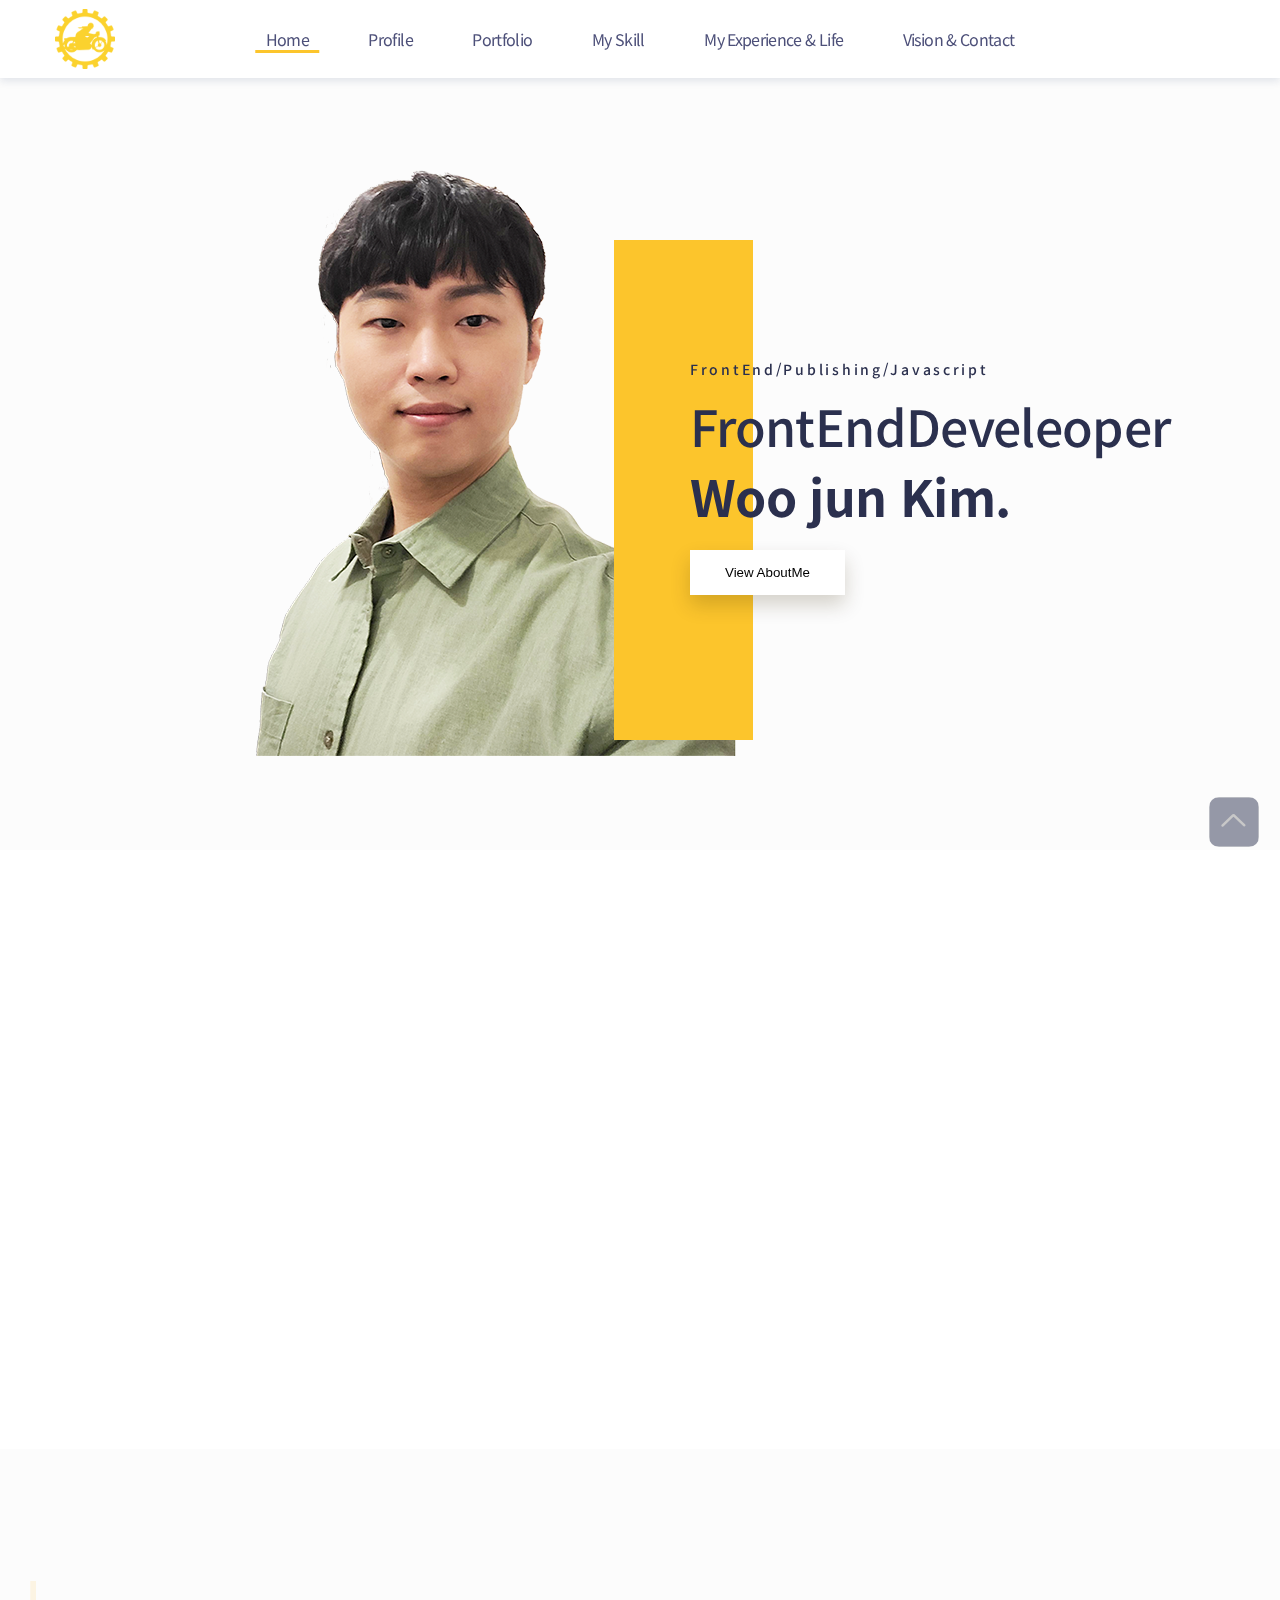
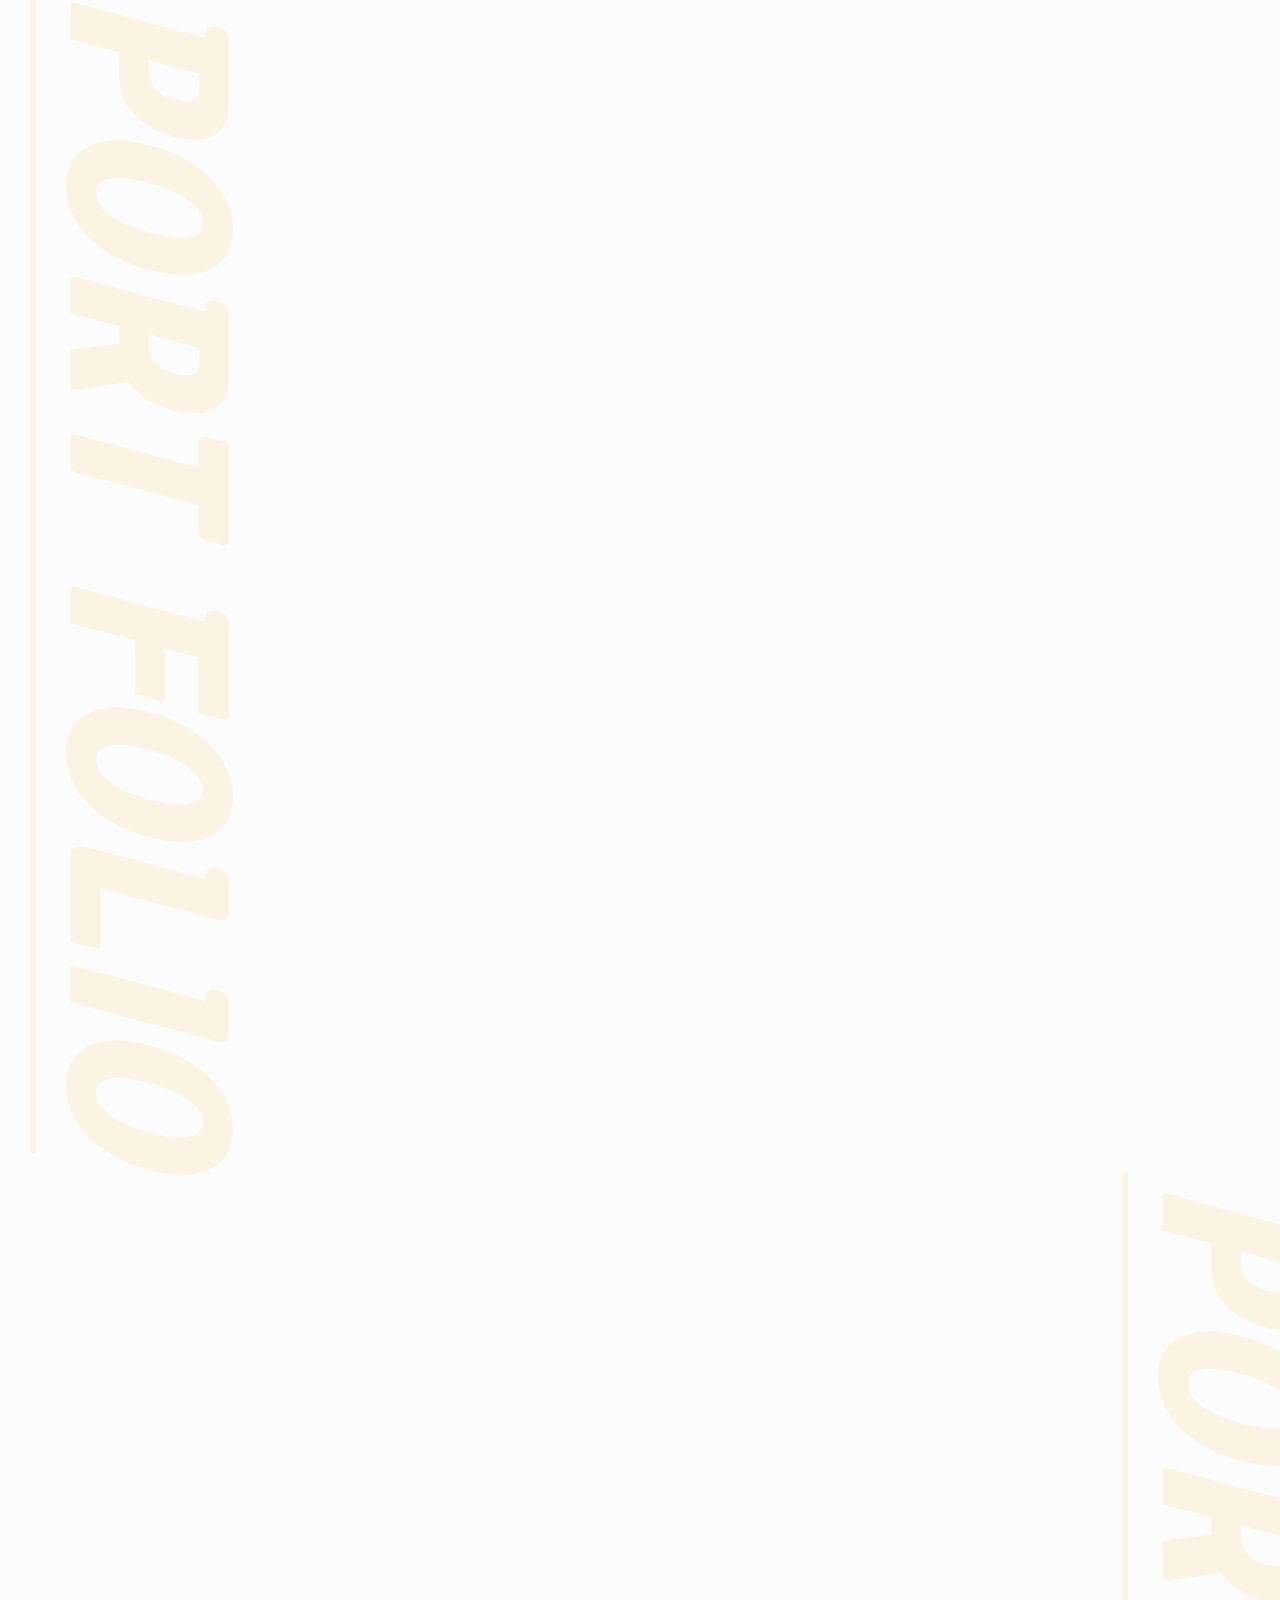
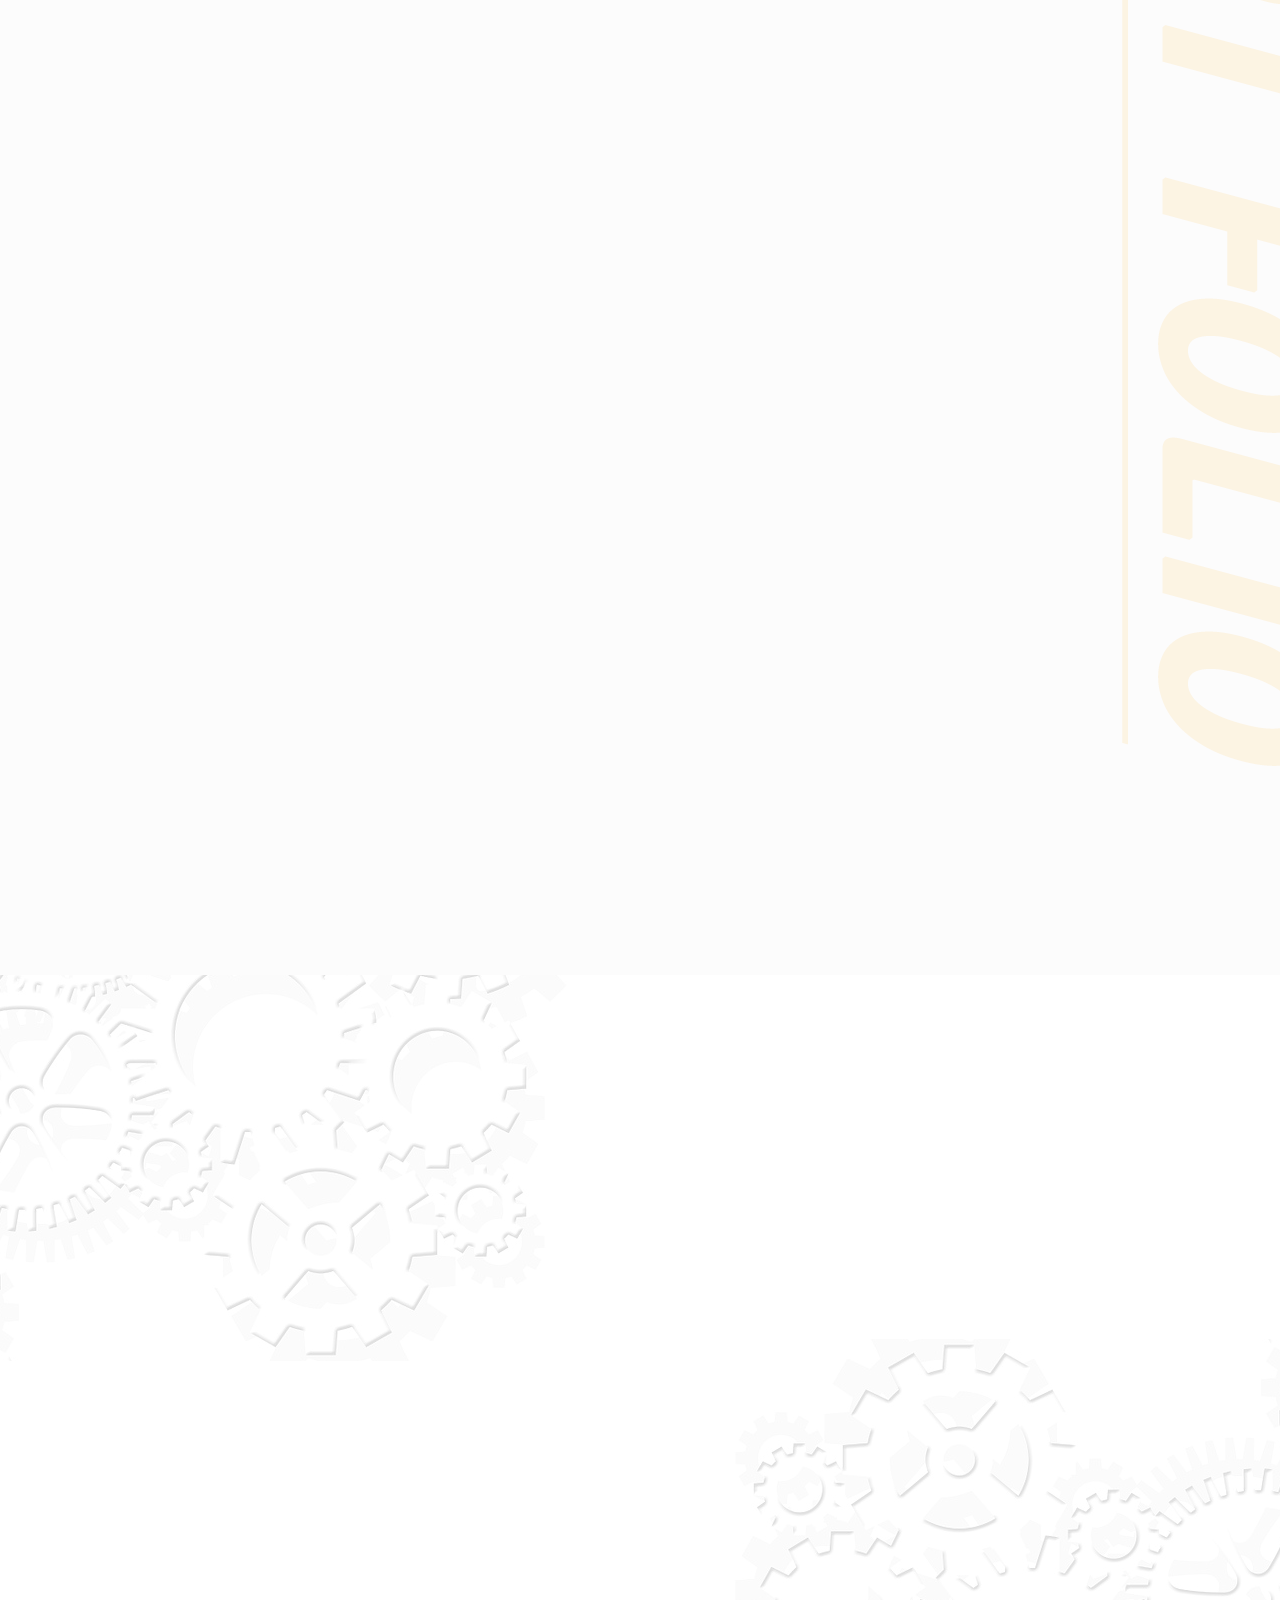
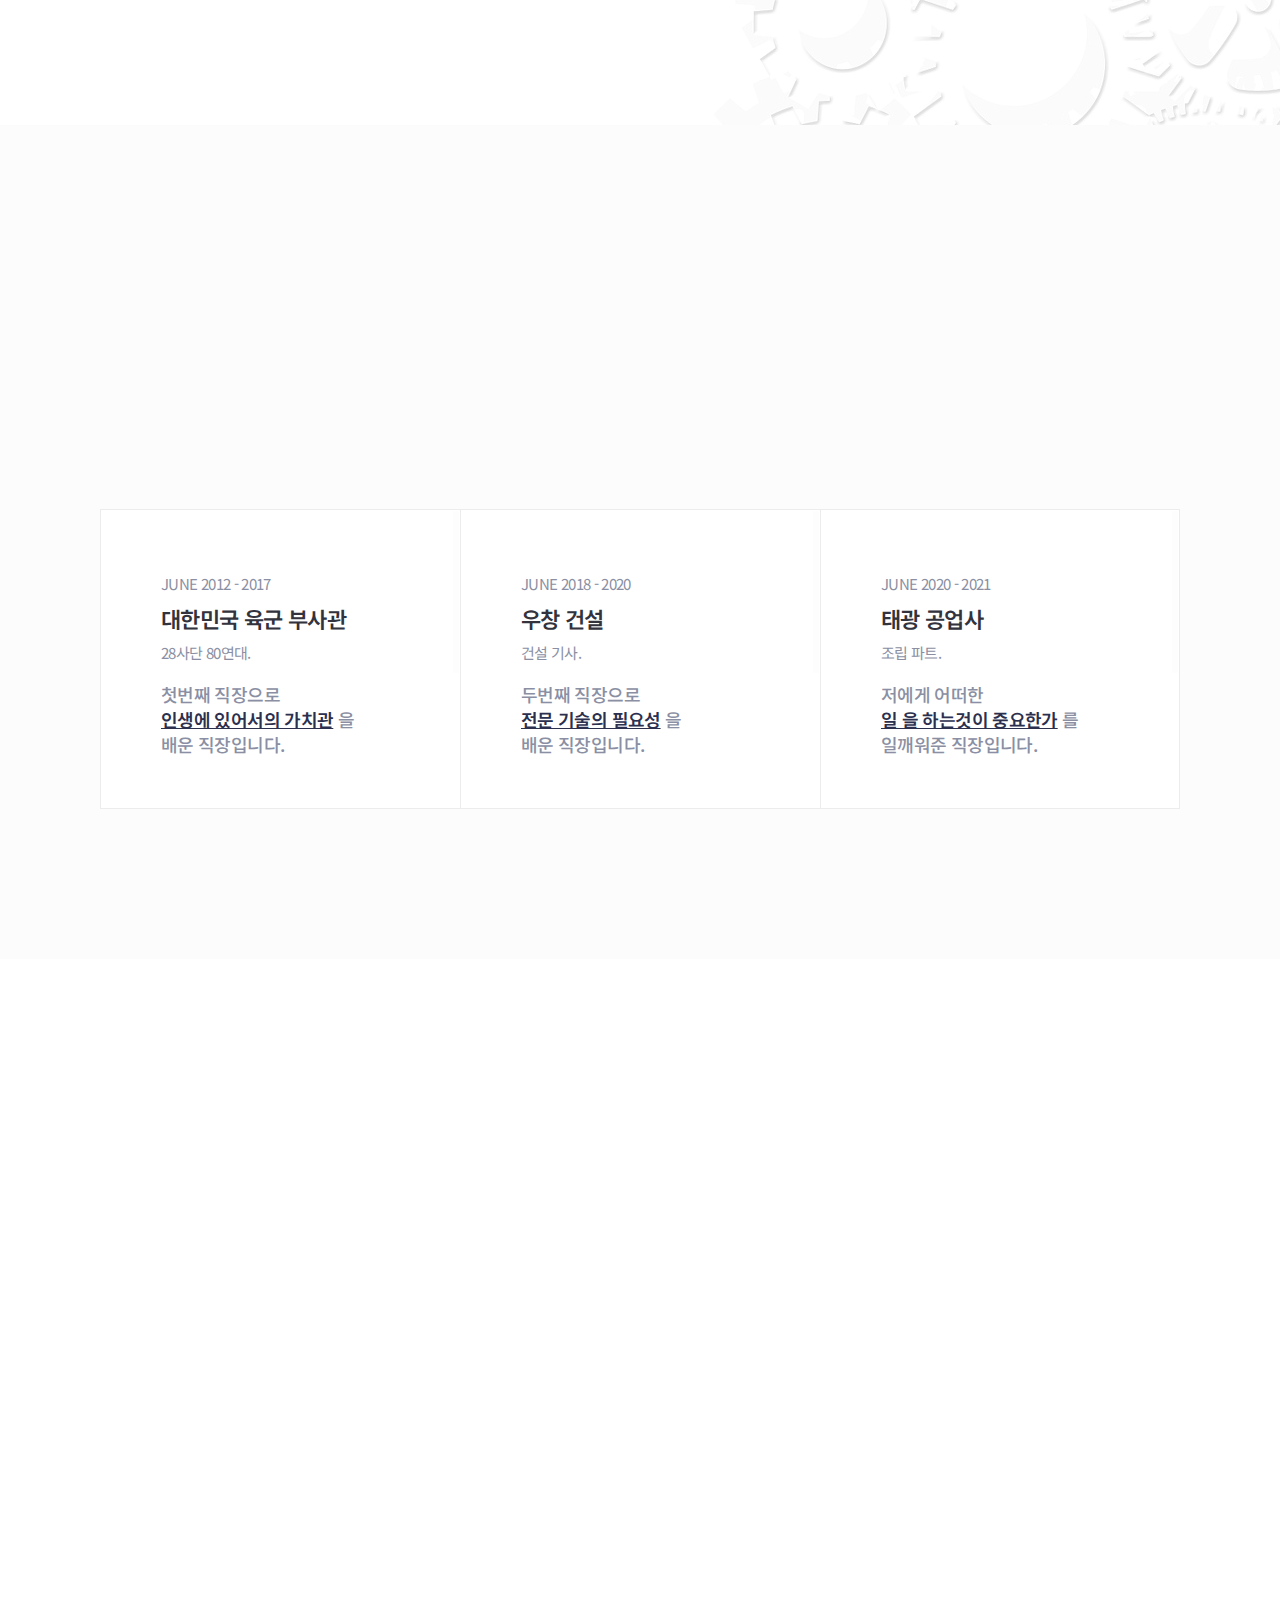
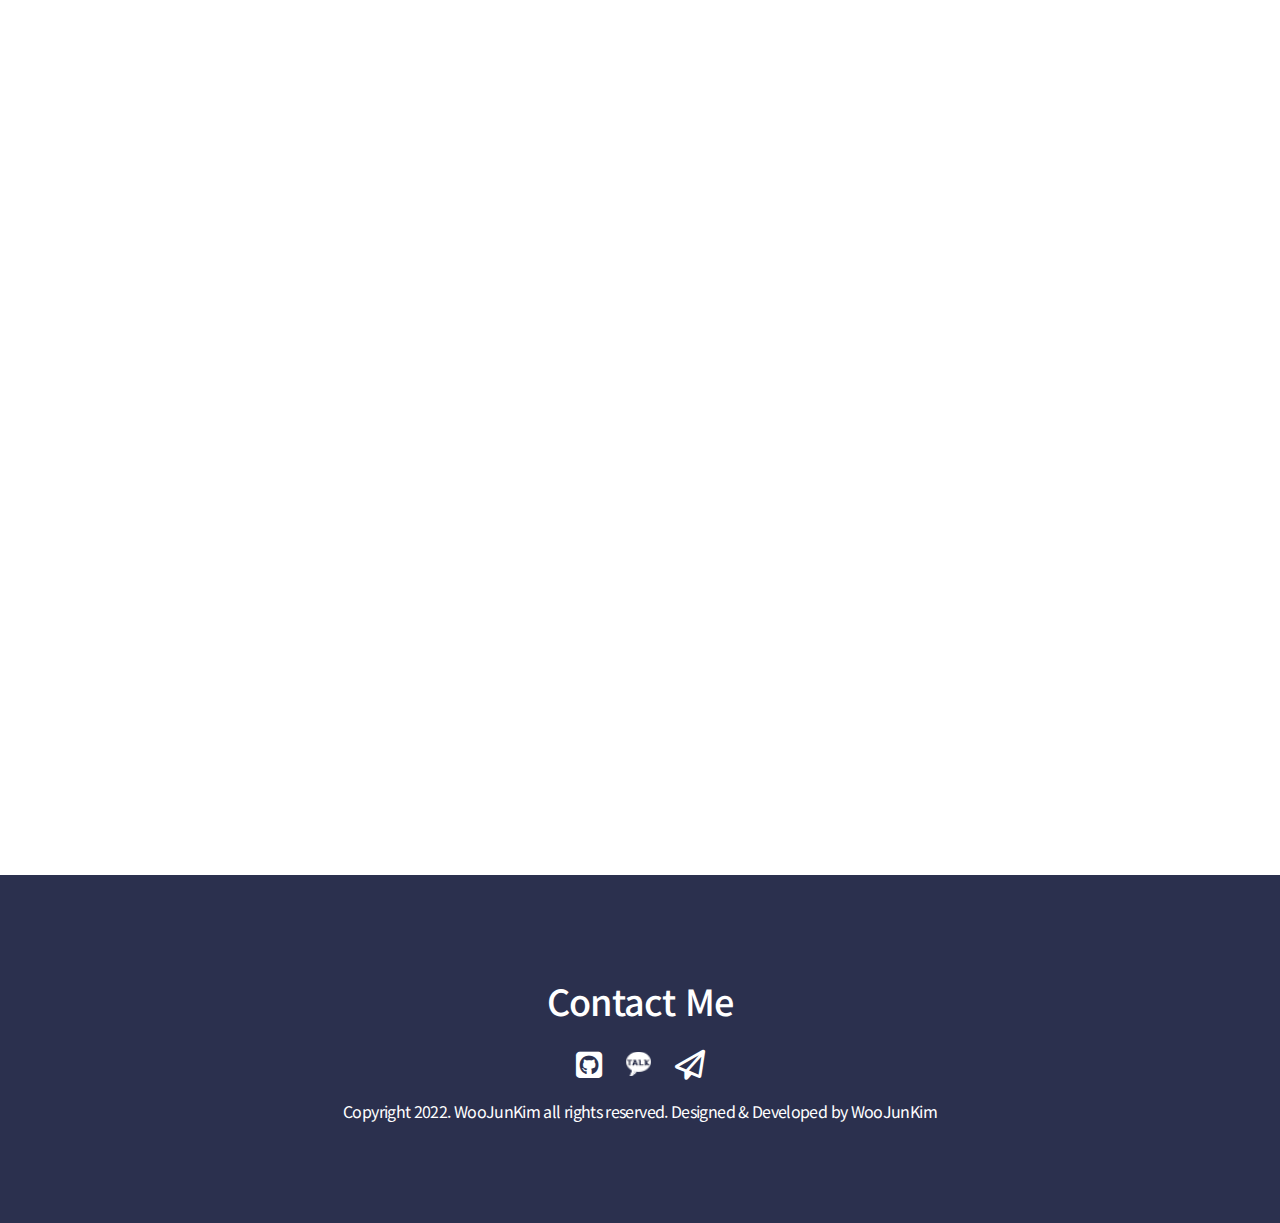
==== commit ab59f5e4: "반응형 완료" ====
--- a/index.html
+++ b/index.html
@@ -52,8 +52,8 @@
   <script src="js/jquery.waypoints.js"></script>
 
   <!-- aos 관련 코드 -->
-  <!-- <link href="js/aos/aos.css" rel="stylesheet" />
-  <script src="js/aos/aos.js"></script> -->
+  <link href="js/aos/aos.css" rel="stylesheet" />
+  <script src="js/aos/aos.js"></script>
 
   <!-- gsap -->
   <script src="https://cdnjs.cloudflare.com/ajax/libs/gsap/3.6.0/gsap.min.js"
@@ -156,8 +156,7 @@
     <section class="visual" id="visual">
 
       <div class="visual-left">
-        <img src="images/visualmyfhoto.png" alt="" data-aos="fade-in" data-aos-delay="500" data-aos-duration="500"
-          data-aos-offset="500" />
+        <div class="visual-left-img" data-aos="fade-in" data-aos-delay="500" data-aos-offset="500" data-aos-duration="1000"></div>
       </div>
       <div class="visual-right" data-aos="fade-left" data-aos-delay="500" data-aos-offset="500" data-aos-duration="500">
         <div class="visual-right-box"></div>
@@ -256,7 +255,6 @@
           <h2>ProJect Works</h2>
           <span></span>
         </div>
-        <!-- 문제생긴 녀석 -->
 
         <div class="persnoal-top" data-aos="fade-up" data-aos-duration="1500" data-aos-offset="500">
           <h4 data-aos="fade-left" data-aos-delay="600" data-aos-duration="700" data-aos-offset="500">Personal Work</h4>
--- a/css/style.css
+++ b/css/style.css
@@ -255,7 +255,6 @@
   font-weight: 500;
 }
 
-
 /* 모바일 메뉴 가림막 */
 .mb-dim {
   position: fixed;
@@ -377,15 +376,15 @@
   transition: all 0.5s;
 }
 
-.visual-left > img {
-  position: absolute;
-  display: block;
-  /* transform: scaleX(-1); */
-  top: 140px;
-  left: 36%;
-  /* left: -10%; */
-  width: 522px;
-  /* opacity: 0.8; */
+.visual-left-img {
+  position: absolute;
+  display: block;
+  top: 170px;
+  left: 40%;
+  width: 480px;
+  height: 586px;
+  background: url("../images/visualmyfhoto.png") no-repeat center;
+  background-size: cover;
 }
 
 .visual-right {
@@ -1200,7 +1199,7 @@
   color: #ffff;
   background: rgba(0, 0, 0, 0.5);
   transition: all 0.3s;
-  font-size: 1.00em;
+  font-size: 1em;
   margin-right: 1px;
 }
 
--- a/css/responce.css
+++ b/css/responce.css
@@ -61,15 +61,6 @@
     overflow: hidden;
   }
 
-  .visual-left {
-    top: 0;
-    width: 10% !important;
-  }
-
-  .visual-right {
-    right: 30% !important;
-    opacity: 0.5;
-  }
 }
 
 @media screen and (max-width: 1040px) {
@@ -118,23 +109,21 @@
     background: #fcfcfc;
     overflow: hidden;
   }
+  .visual-left {
+    top: 0;
+    width: 10% !important;
+  }
+
+  .visual-right {
+    right: 30% !important;
+    opacity: 0.5;
+  }
 
   .visual-left {
     position: relative;
     display: block;
     width: 50%;
     transition: all 0.5s;
-  }
-
-  .visual-left>img {
-    position: absolute;
-    display: block;
-    /* transform: scaleX(-1); */
-    top: 140px;
-    left: 36%;
-    /* left: -10%; */
-    width: 522px;
-    /* opacity: 0.8; */
   }
 
   .visual-right {
@@ -632,10 +621,8 @@
   .profile-center {
     position: relative;
     display: block;
-    width: 480px !important;
     padding-top: 50px;
     margin: 0 auto;
-    padding-left: 0 !important;
   }
 
   .profile-center-textbox>div>span {
@@ -707,10 +694,8 @@
   .profile-center {
     position: relative;
     display: block;
-    width: 480px !important;
     padding-top: 50px;
     margin: 0 auto;
-    padding-left: 0 !important;
   }
 
   .profile-center-textbox>div {
@@ -718,9 +703,9 @@
   }
 
   .profile-center-textbox>div>span {
-    width: 74.42627vw !important;
-    display: block !important;
-    font-size: 18px !important;
+    width: 74.42627vw;
+    display: block;
+    font-size: 18px;
   }
 
   .profile-center-textbox>div>p {
@@ -741,6 +726,11 @@
 }
 
 @media screen and (max-width: 400px) {
+  .profile-center {
+    padding-top: 50px;
+    margin: 0 auto;
+    padding-left: 20px;
+  }
 
   .profile-bt {
     margin-left: 13px !important;
@@ -802,12 +792,9 @@
   }
 
   .profile-center {
-    position: relative;
-    display: block;
-    width: 480px !important;
     padding-top: 50px;
     margin: 0 auto;
-    padding-left: 0 !important;
+    padding-left:5px;
   }
 
   .profile-center-textbox>div {
@@ -1200,71 +1187,74 @@
 /* skill */
 @media screen and (max-width: 778px) {
   .skill .inner {
-    max-width: 83.3333vw !important;
+    max-width: 83.3333vw;
   }
 
   .skill-about-container {
-    display: block !important;
+    display: block;
   }
 
   .skill-about-container>div {
     position: relative;
-    display: block !important;
-    height: 30px !important;
-    font-size: 20px !important;
+    display: block;
+    height: 30px;
+    font-size: 20px;
   }
 
   .skill-about-container>div>p {
-    transform: translateY(-85%) !important;
+    transform: translateY(-85%);
     z-index: 99;
   }
 
   .skill-about-container>div>i {
-    font-size: 0px !important;
+    font-size: 0px;
   }
 
   .skill-about-container>div>div {
-    left: 0 !important;
-    top: 0 !important;
-    width: 100% !important;
-    height: 20px !important;
+    left: 0;
+    top: 0;
+    width: 100%;
+    height: 20px;
   }
 
   .skill-about-container>div>div {
-    transform: rotate(0deg) !important;
+    transform: rotate(0deg);
   }
 }
 
 /* experience */
 @media screen and (max-width: 1000px) {
   .experience {
-    padding: 50px 0px 50px 0px !important;
+    padding: 50px 0px 50px 0px;
   }
 
   .experience-title-box>p {
-    margin: 0 0 0 0 !important;
+    margin: 0 0 0 0;
     padding-bottom: 30px;
   }
 
+  .experience-container {
+    width: 80%;
+    margin: 0 auto;
+  }
+
   .experience-item {
-    width: 100% !important;
-    height: 18.75em !important;
+    width: 100%;
+    height: 18.75em;
     border-top: 0.06em solid #edecec;
     border-bottom: 0.06em solid #edecec;
     border-left: 0.06em solid #edecec;
     border-right: 0.06em solid #edecec;
     background: #fff;
-    padding: 3.75em 2.5em 0em 3.75em !important;
-    margin-left: 20px !important;
-    margin-right: 20px !important;
-    flex-wrap: wrap;
-    transition: all 0.5s;
+    padding: 3.75em 2.5em 0em 3.75em;
+    margin-left: 20px;
+    margin-right: 20px;
   }
 }
 
 @media screen and (max-width: 500px) {
   .experience {
-    padding: 50px 0px 50px 0px !important;
+    padding: 30px 0px 30px 0px !important;
   }
 
   .experience-title-box>h2 {
@@ -1277,7 +1267,7 @@
     padding-right: 20px;
     padding-bottom: 30px;
     font-size: 14px;
-    font-weight: 500;
+    font-weight: 700;
   }
 
   .experience-item {
@@ -1508,6 +1498,9 @@
 }
 
 @media screen and (max-width: 512px) {
+  .life {
+    padding: 40px 0px 40px 0px;
+  }
   .life-item-text {
     position: absolute !important;
     display: block;
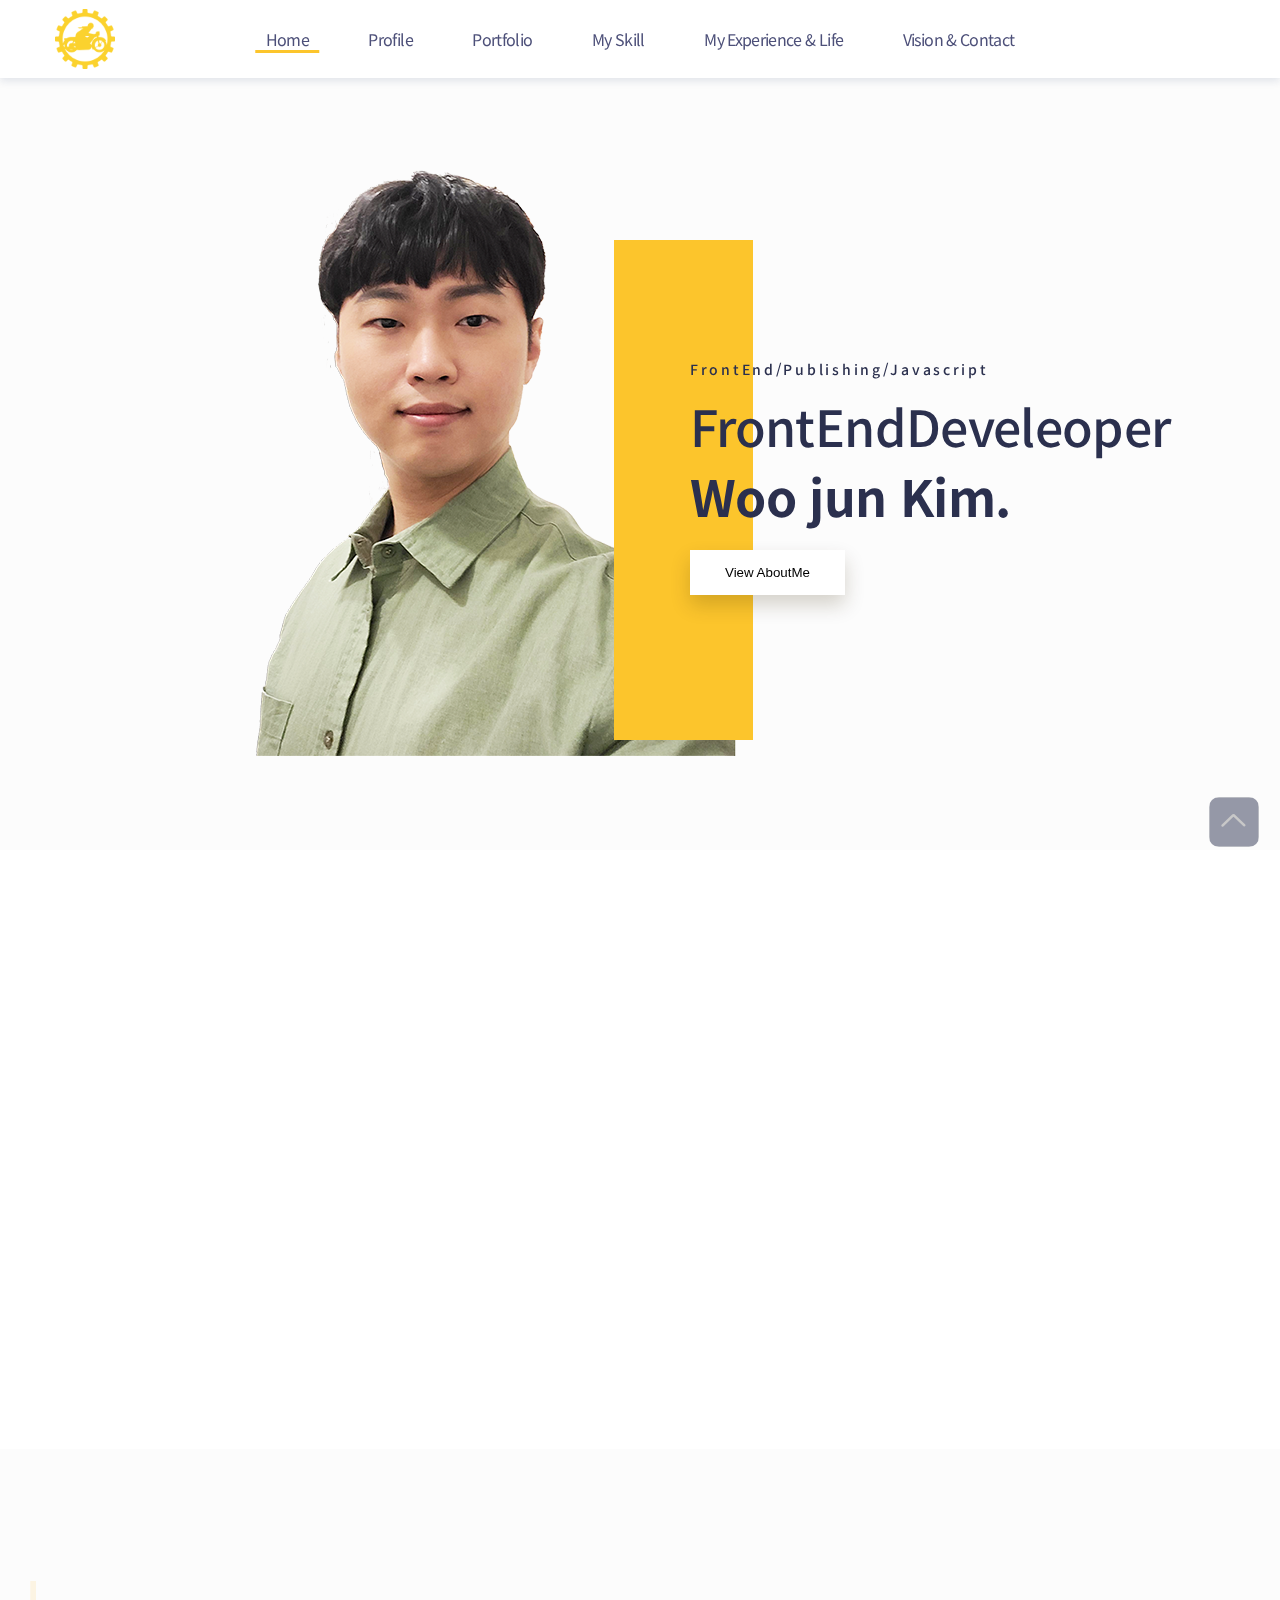
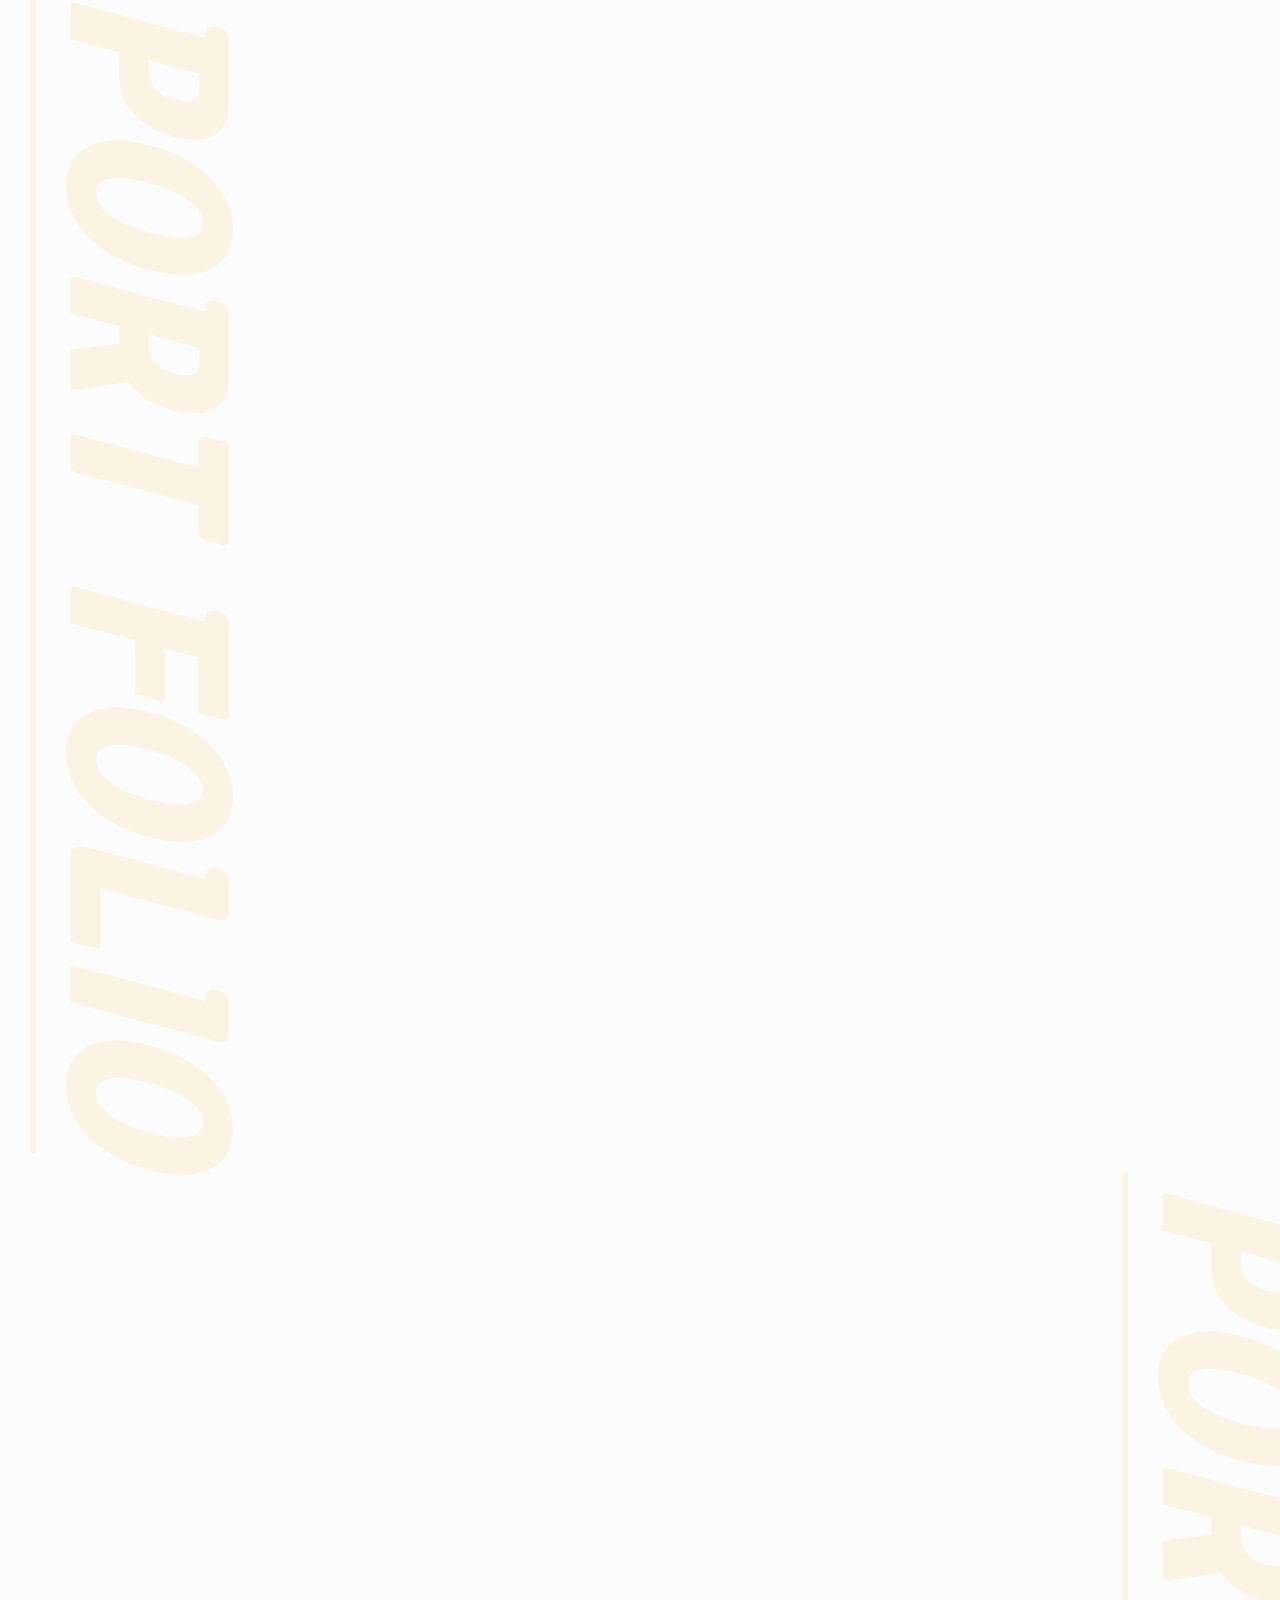
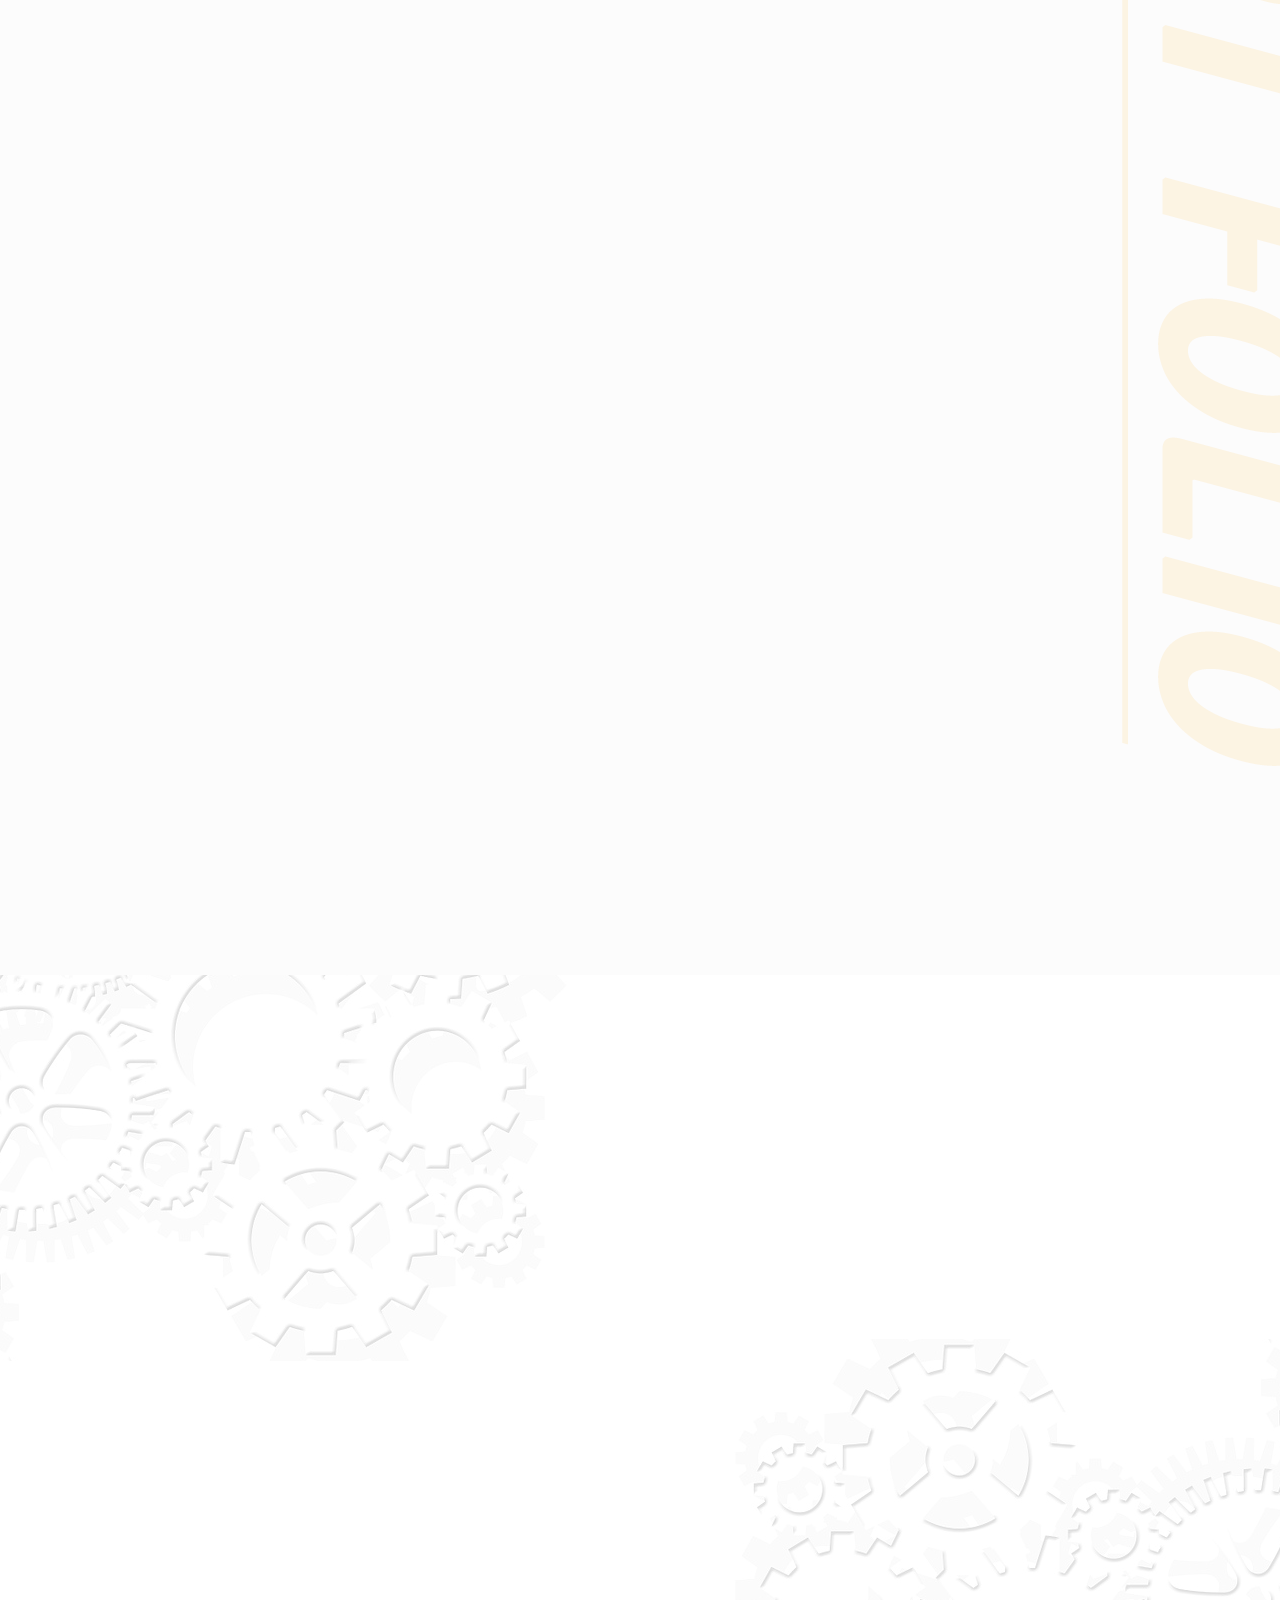
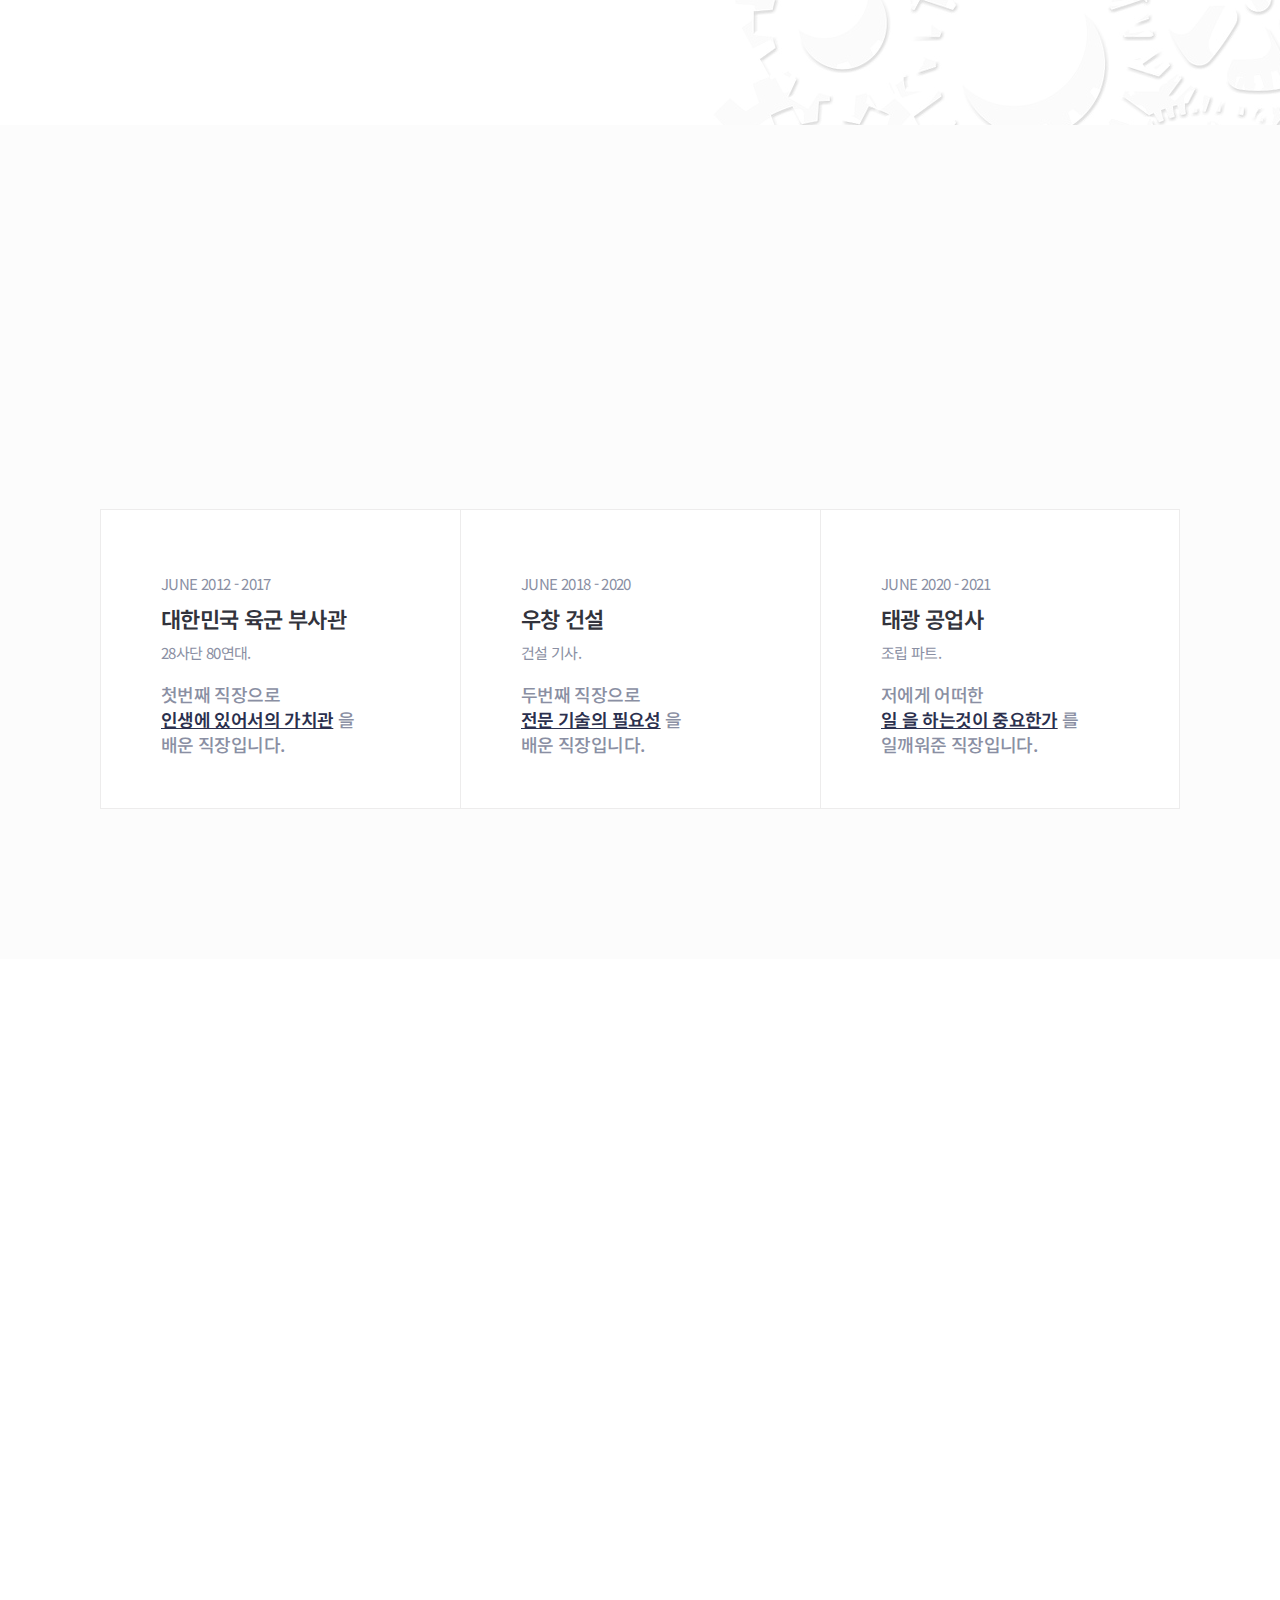
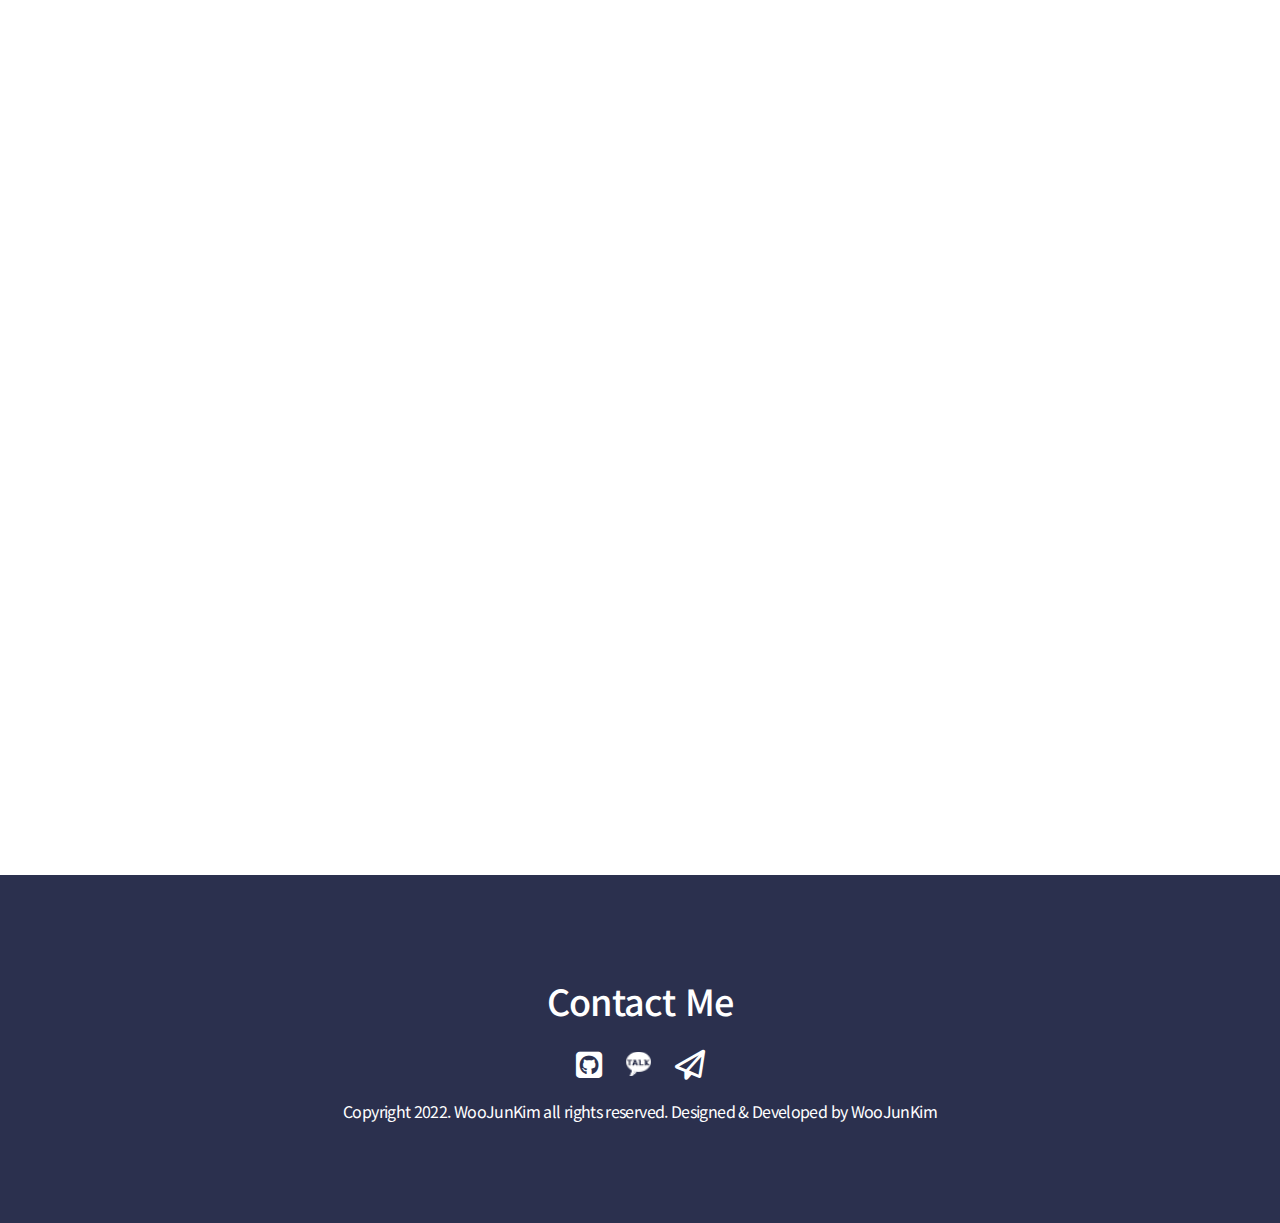
==== commit 1b3cc86a: "오타수정" ====
--- a/index.html
+++ b/index.html
@@ -657,7 +657,7 @@
 
           <div>
             <i class="fa-regular fa-file" style="padding-left: 10px; color: #2b304e"></i>
-            <p>RestFull</p>
+            <p>RESTful</p>
             <div id="L"></div>
           </div>
         </div>
--- a/css/style.css
+++ b/css/style.css
@@ -1,12 +1,5 @@
 @charset "utf-8";
 @import url("https://fonts.googleapis.com/css2?family=Noto+Sans+KR:wght@100;300;400;500;700;900&display=swap");
-
-@font-face {
-  font-family: "CookieRun";
-  src: url("../fonts/CookieRun-Regular.woff");
-  src: url("../fonts/CookieRun-Black.woff");
-  src: url("../fonts/CookieRun-Bold.woff");
-}
 
 * {
   margin: 0;
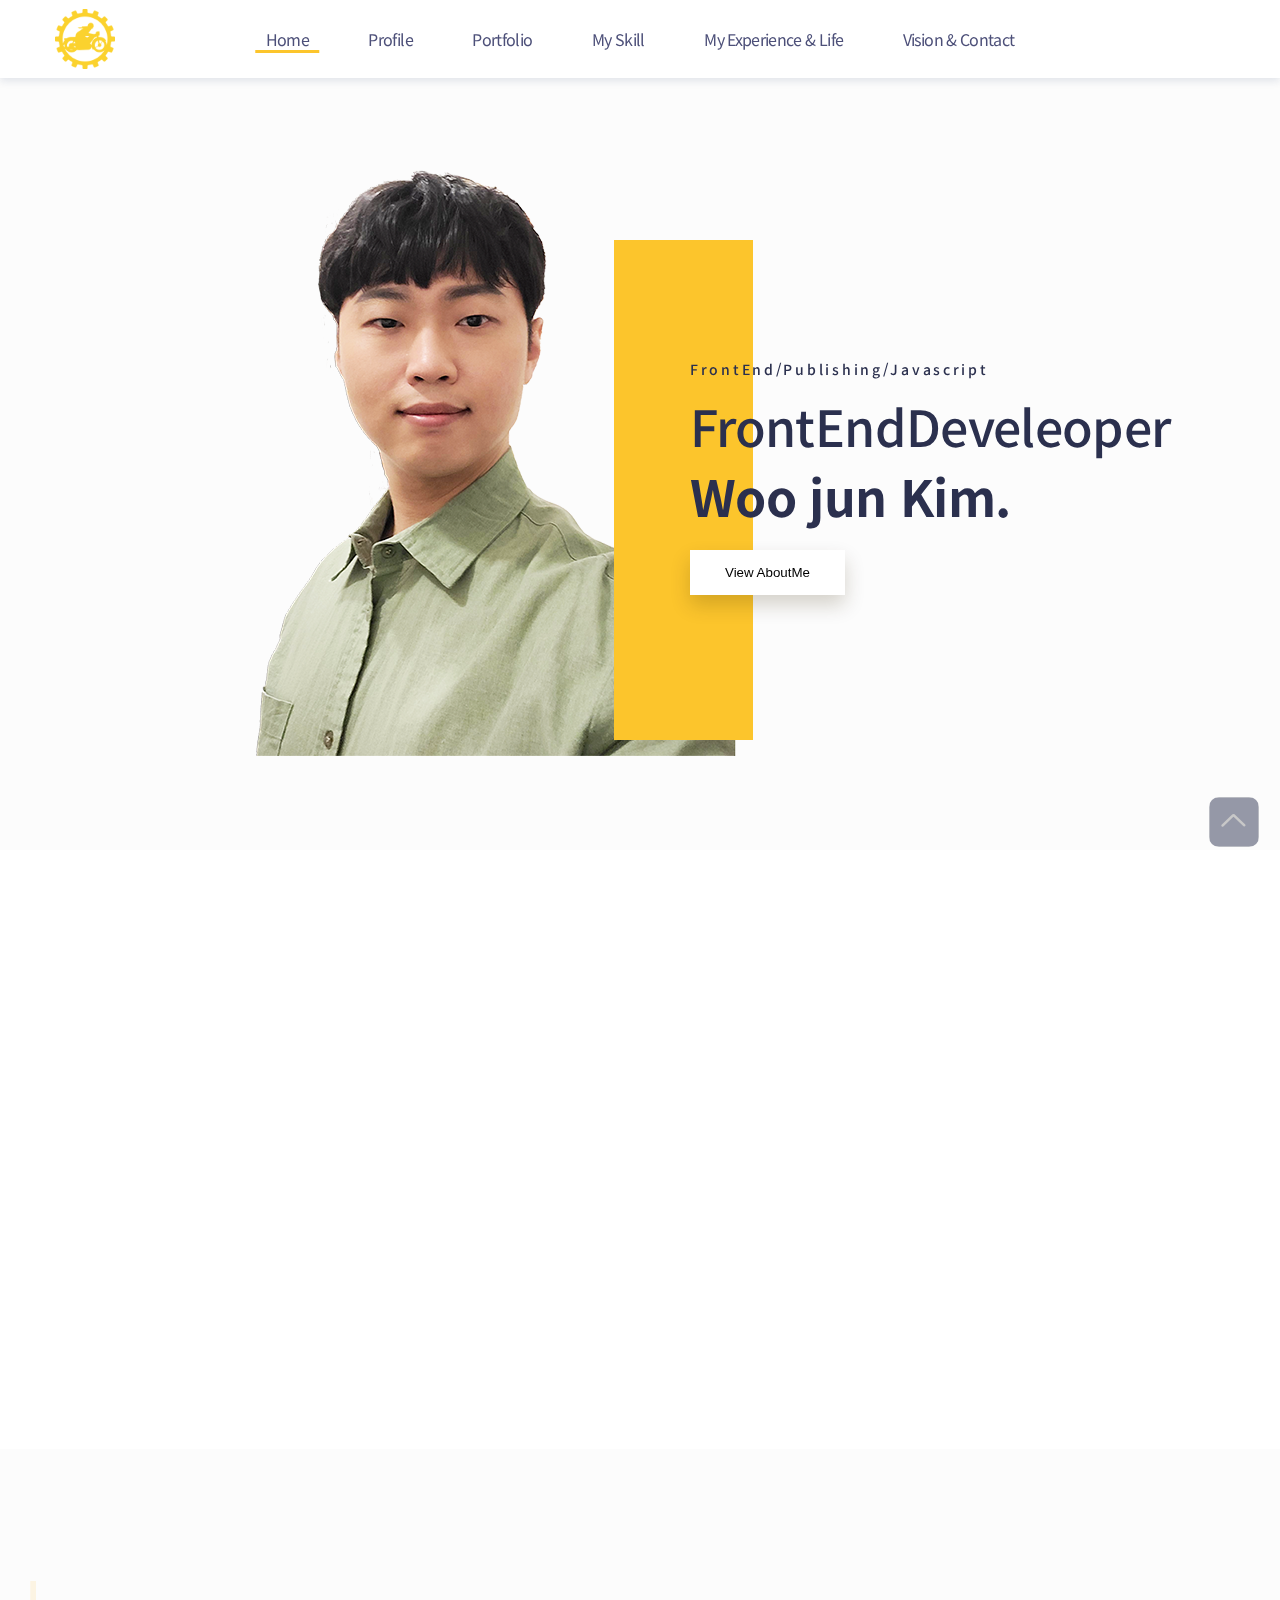
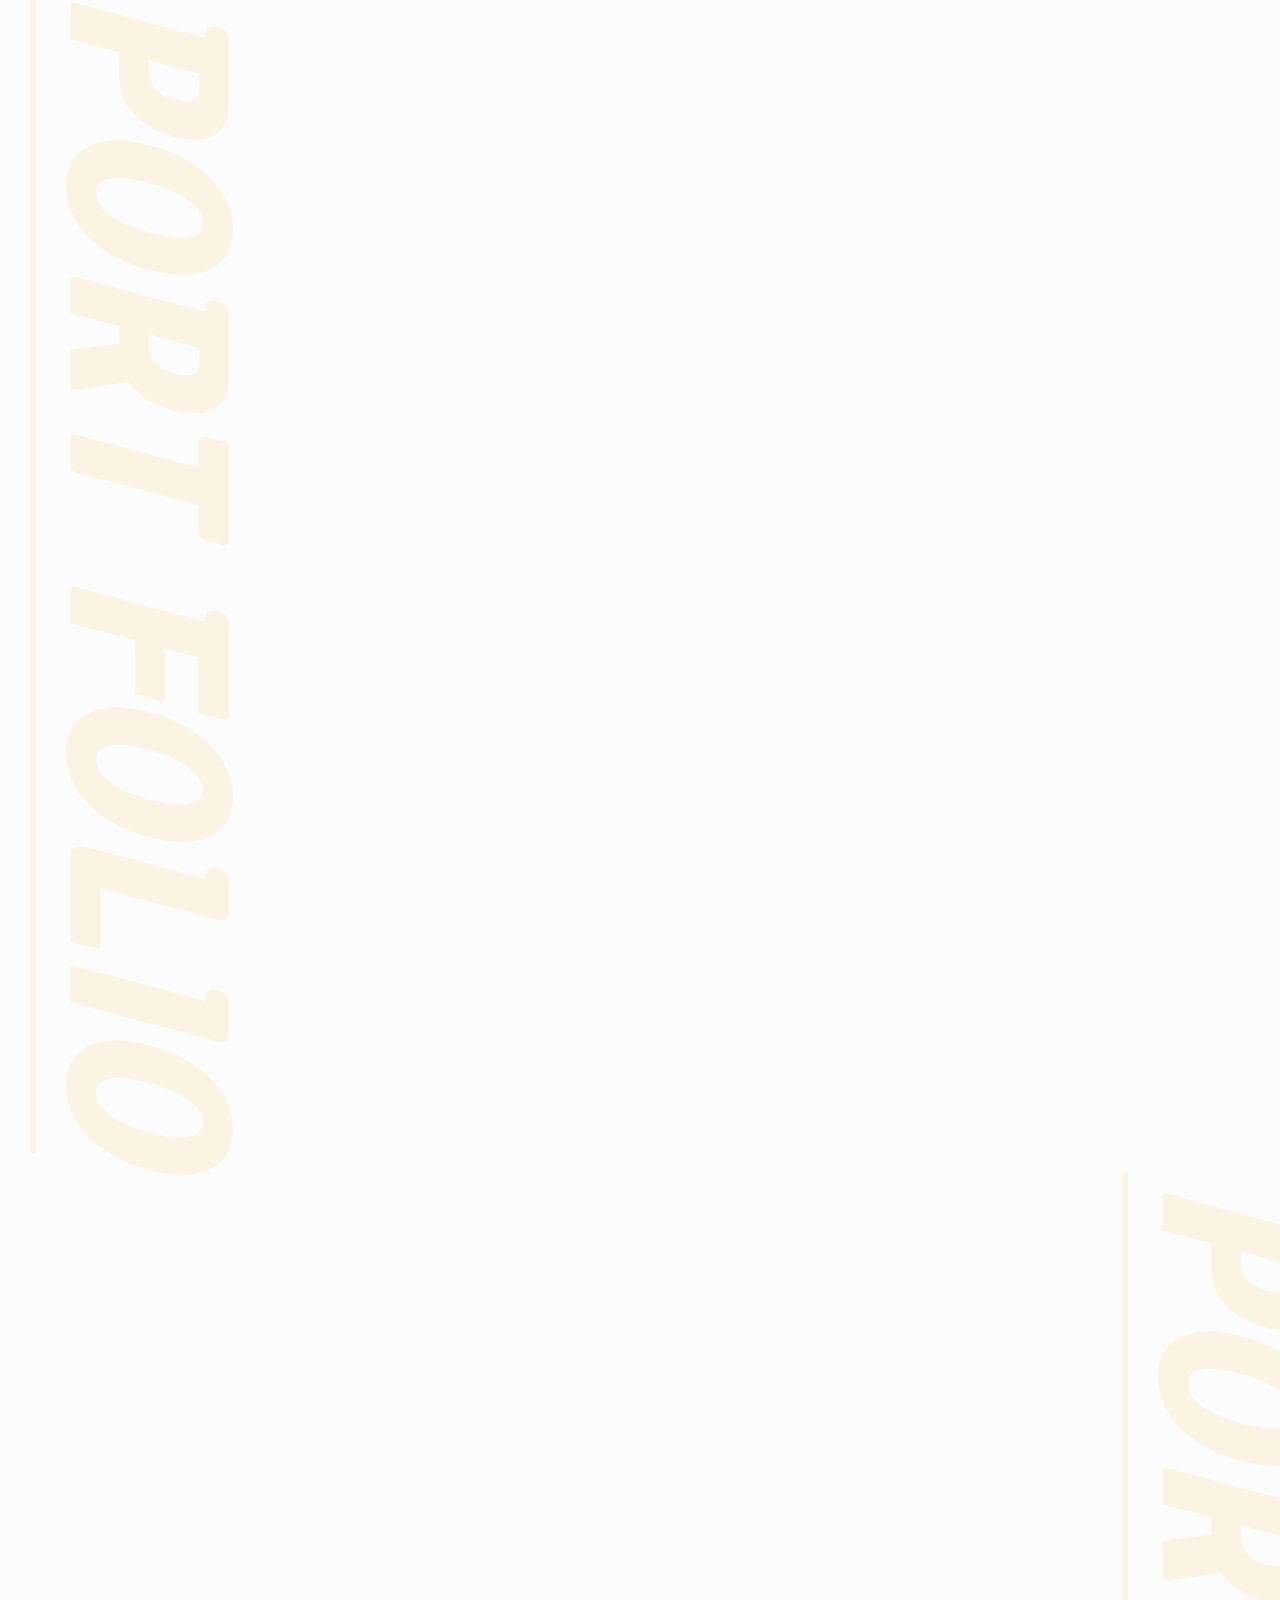
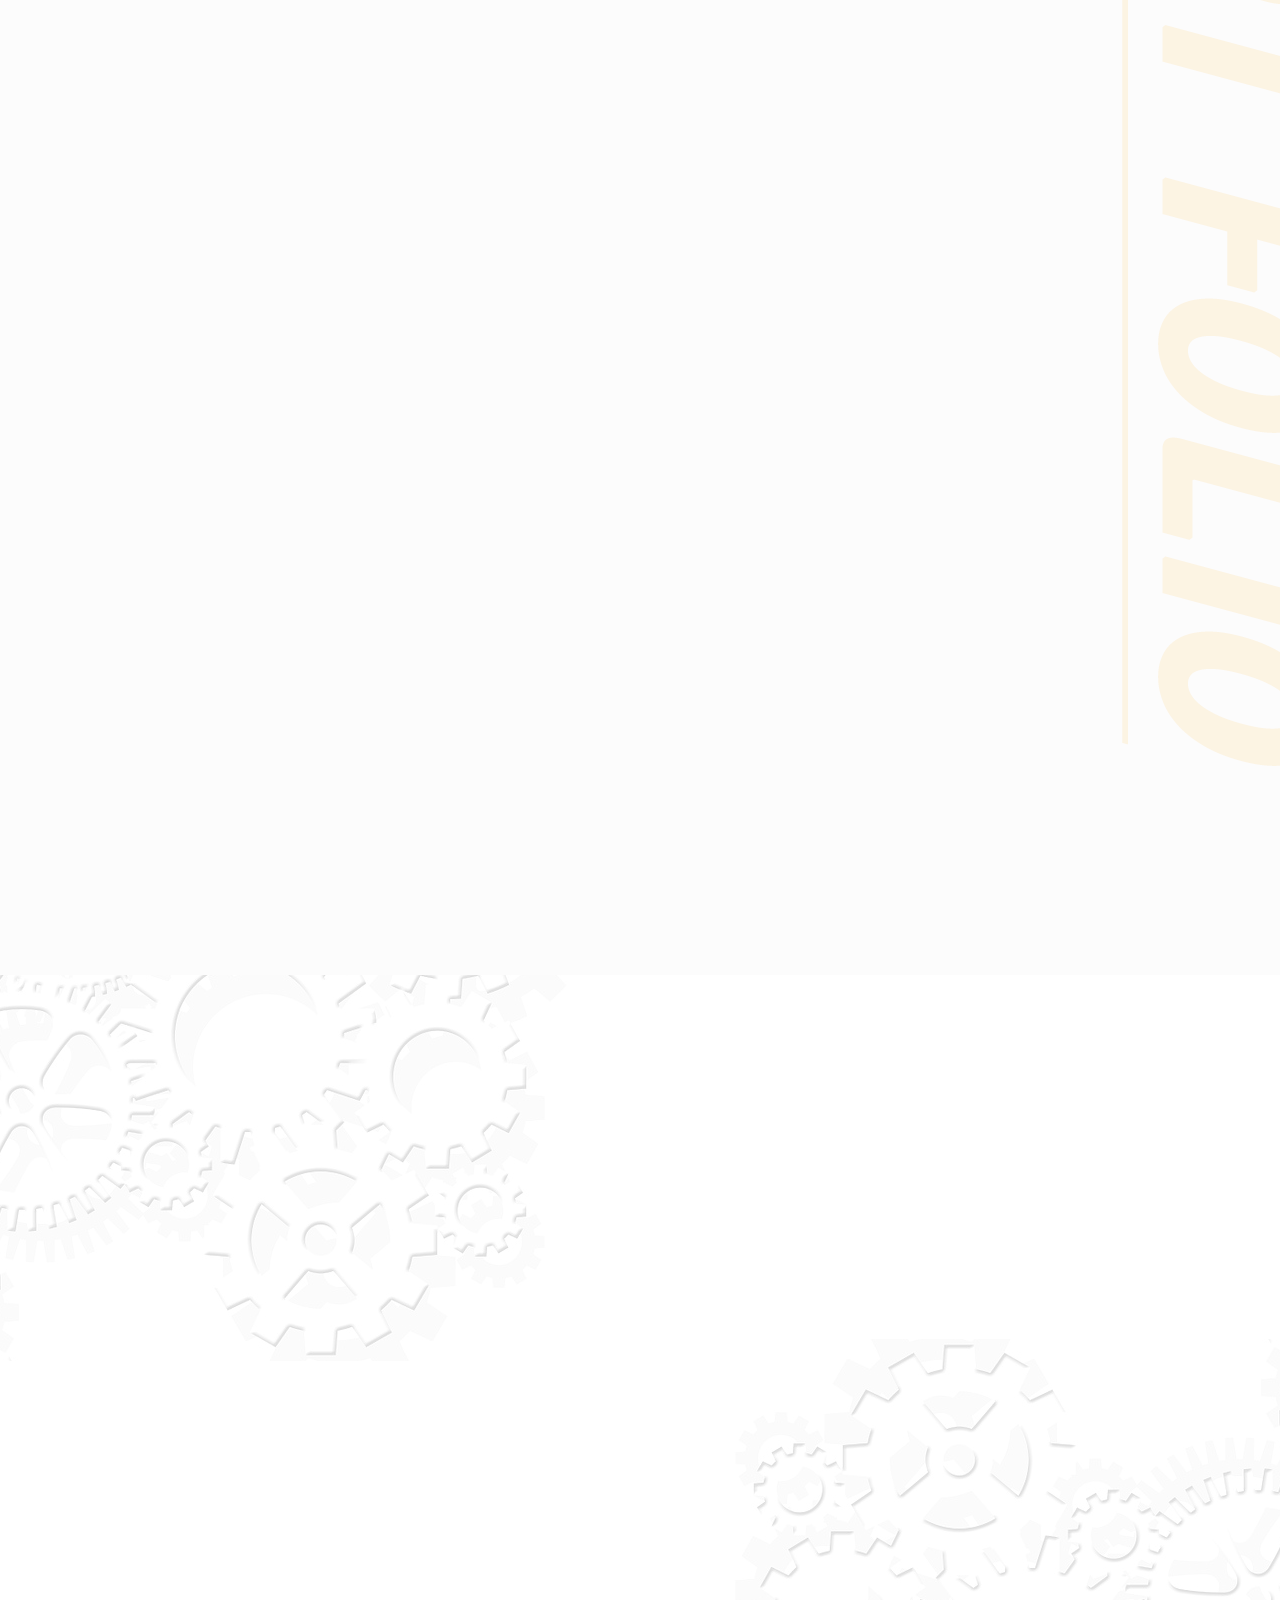
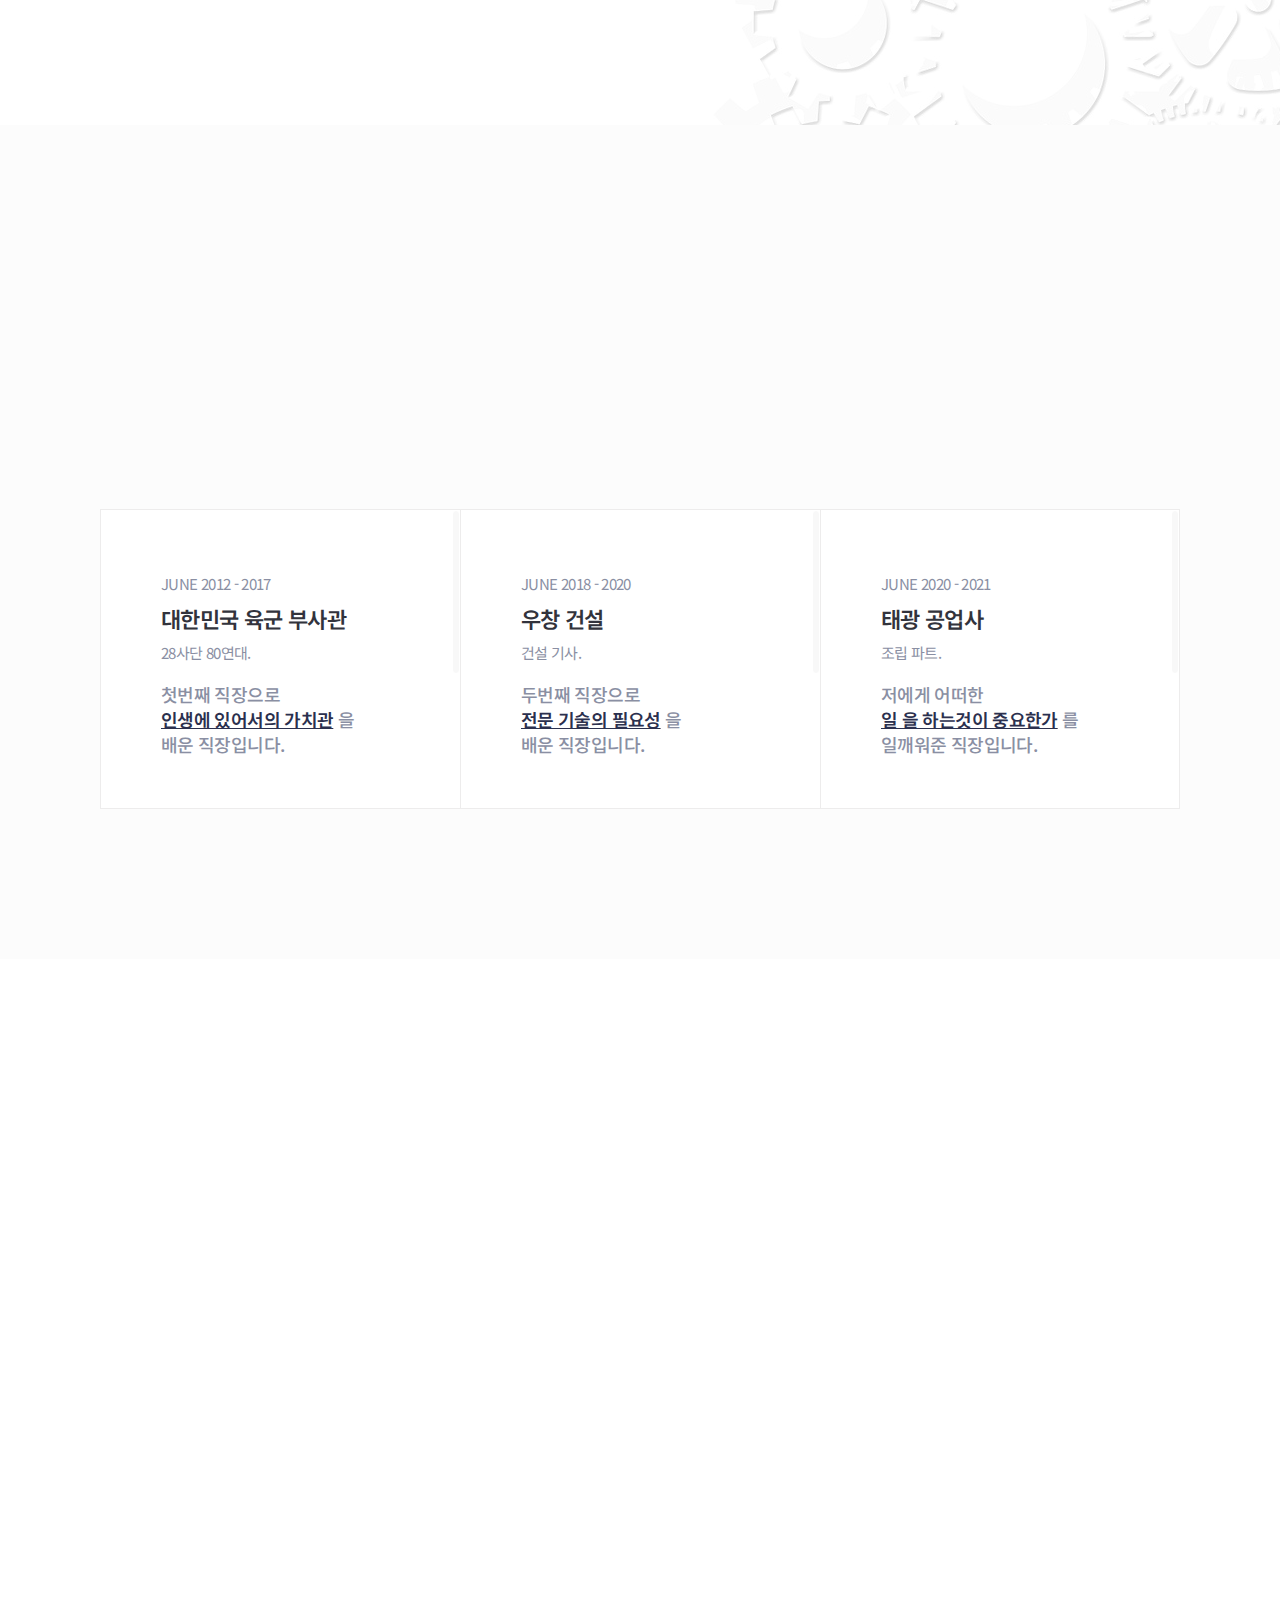
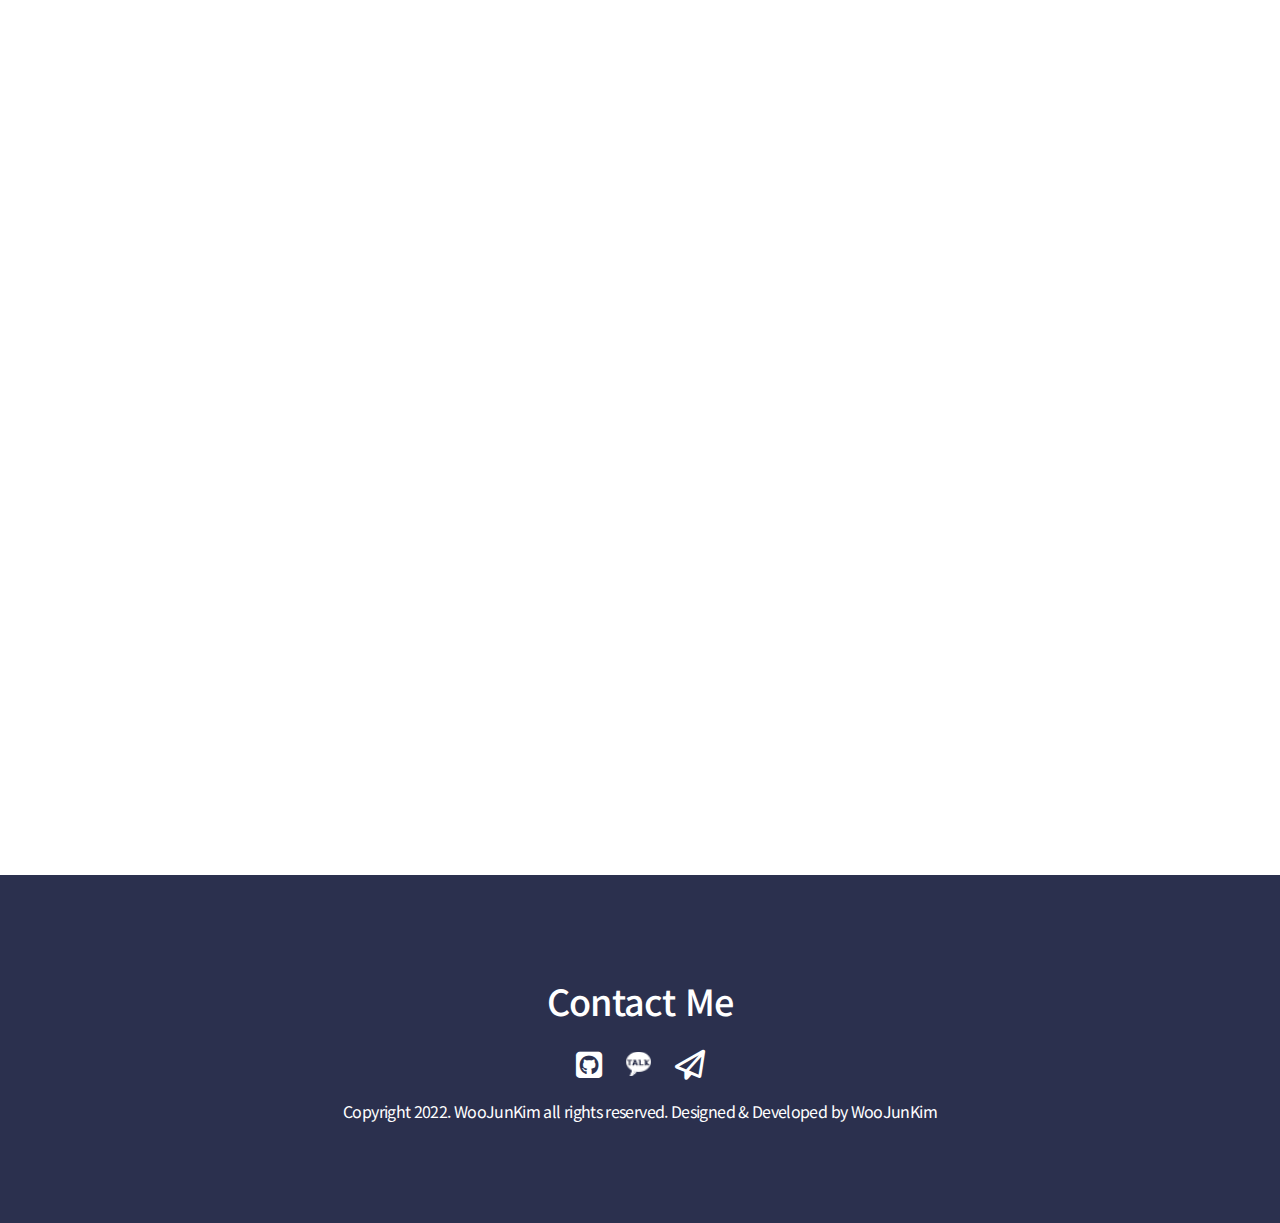
==== commit bb697db7: "포트폴리오 완료" ====
--- a/index.html
+++ b/index.html
@@ -17,9 +17,10 @@
   <title>WooJunKim Portfolio</title>
 
   <meta http-equiv="X-UA-Compatible" content="IE=edge" />
+  <!-- <meta name="viewport"
+    content="width=device-width, initial-scale=1, minimum-scale=1, maximum-scale=1, user-scalable=no" /> -->
   <meta name="viewport"
-    content="width=device-width, initial-scale=1, minimum-scale=1, maximum-scale=1, user-scalable=no" />
-
+    content="width=device-width, initial-scale=1, minimum-scale=1, maximum-scale=1, user-scalable=no">
   <meta name="description" content="프론트엔드 개발자 김우준 포트폴리오 입니다." />
   <meta name="keywords" content="프론트엔드, 퍼블리셔, 개발자 김우준 포트폴리오" />
   <meta name="author" content="김우준" />
@@ -156,7 +157,8 @@
     <section class="visual" id="visual">
 
       <div class="visual-left">
-        <div class="visual-left-img" data-aos="fade-in" data-aos-delay="500" data-aos-offset="500" data-aos-duration="1000"></div>
+        <div class="visual-left-img" data-aos="fade-in" data-aos-delay="500" data-aos-offset="500"
+          data-aos-duration="1000"></div>
       </div>
       <div class="visual-right" data-aos="fade-left" data-aos-delay="500" data-aos-offset="500" data-aos-duration="500">
         <div class="visual-right-box"></div>
--- a/css/style.css
+++ b/css/style.css
@@ -162,6 +162,23 @@
   transition: all 0.3s;
 }
 
+.mb-bt::after {
+  content: "";
+  position: absolute;
+  left: 0;
+  top: 100%;
+  display: block;
+  width: 100%;
+  height: 2px;
+  background-color: #333;
+  transition: all 0.3s;
+}
+
+.mb-bt-open::before {
+  top: 50%;
+  transform: rotate(40deg);
+}
+
 .line {
   position: absolute;
   left: 0;
@@ -171,24 +188,6 @@
   height: 2px;
   background-color: #333;
   transition: all 0.3s;
-}
-
-.mb-bt::after {
-  content: "";
-  position: absolute;
-  left: 0;
-  top: 100%;
-  display: block;
-  width: 100%;
-  height: 2px;
-  background-color: #333;
-
-  transition: all 0.3s;
-}
-
-.mb-bt-open::before {
-  top: 50%;
-  transform: rotate(45deg);
 }
 
 .mb-bt-open .line {
--- a/css/responce.css
+++ b/css/responce.css
@@ -109,6 +109,7 @@
     background: #fcfcfc;
     overflow: hidden;
   }
+
   .visual-left {
     top: 0;
     width: 10% !important;
@@ -507,6 +508,7 @@
   .profile .inner {
     padding-bottom: 90px !important;
   }
+
   .profile-right {
     position: relative;
     display: block;
@@ -524,10 +526,12 @@
     float: left;
     margin-bottom: 30px;
   }
+
   .profile-center-bt1 {
     padding: 14px 20px;
     margin-right: 10px;
   }
+
   .profile-center-bt2 {
     padding: 14px 20px;
     margin-right: 10px;
@@ -794,7 +798,7 @@
   .profile-center {
     padding-top: 50px;
     margin: 0 auto;
-    padding-left:5px;
+    padding-left: 5px;
   }
 
   .profile-center-textbox>div {
@@ -1220,6 +1224,21 @@
   .skill-about-container>div>div {
     transform: rotate(0deg);
   }
+}
+
+@media screen and (max-width: 600px) {
+  .skill>.skill-back {
+    width: 95.0000vw !important;
+    height: 386px;
+    left: -10px;
+  }
+
+  .skill>.skill-back2 {
+    left: -10px !important;
+    width: 95.0000vw !important;
+    height: 386px;
+  }
+
 }
 
 /* experience */
@@ -1290,19 +1309,44 @@
   }
 }
 
+@media screen and (max-width: 450px) {
+  .experience-item {
+    width: 100%;
+    height: 18.75em;
+    border-top: 0.06em solid #edecec;
+    border-bottom: 0.06em solid #edecec;
+    border-left: 0.06em solid #edecec;
+    border-right: 0.06em solid #edecec;
+    background: #fff;
+    padding: 3.25em 1.5em 0em 1.55em !important;
+    margin-left: 10px;
+    margin-right: 20px;
+    flex-wrap: wrap;
+    transition: all 0.5s;
+  }
+}
+
+@media screen and (max-width: 400px) {
+  .experience-item {
+    padding: 3.25em 0.5em 0em 0.5em !important;
+    margin-left: 5px !important;
+    margin-right: 10px !important;
+  }
+}
+
 /* life */
 @media screen and (max-width: 1230px) {
   .life-item {
     width: 100%;
-    height: 26.14vh !important;
-    padding-bottom: 0 !important;
-    padding-left: 4.065vw !important;
+    height: 26.14vh;
+    padding-bottom: 0;
+    padding-left: 4.065vw;
   }
 
   .life-item>img {
     display: block;
-    width: 33.75vw !important;
-    height: 26.14vh !important;
+    width: 33.75vw;
+    height: 26.14vh;
     opacity: 1;
     padding-bottom: 20px;
     transition: all 0.5s;
@@ -1312,8 +1356,8 @@
   .life-item .life-item-study {
     position: absolute;
     display: block;
-    width: 33.75vw !important;
-    height: 23.8vh !important;
+    width: 33.75vw;
+    height: 23.8vh;
     opacity: 0;
     visibility: hidden;
     background: url("../images/studyfrends2.png") no-repeat center;
@@ -1324,8 +1368,8 @@
   .life-item .life-item-tiproad {
     position: absolute;
     display: block;
-    width: 33.75vw !important;
-    height: 23.8vh !important;
+    width: 33.75vw;
+    height: 23.8vh;
     opacity: 0;
     visibility: hidden;
     background: url("../images/tripfoodG.gif") no-repeat center;
@@ -1336,8 +1380,8 @@
   .life-item .life-item-drow {
     position: absolute;
     display: block;
-    width: 33.75vw !important;
-    height: 23.8vh !important;
+    width: 33.75vw;
+    height: 23.8vh;
     opacity: 0;
     visibility: hidden;
     background: url("../images/painting2.png") no-repeat center;
@@ -1363,10 +1407,10 @@
   .life-item-text {
     position: absolute !important;
     display: block;
-    top: 0 !important;
-    right: 0 !important;
-    width: 50% !important;
-    padding: 0px 35px !important;
+    top: 0;
+    right: 0;
+    width: 50%;
+    padding: 0px 35px;
     white-space: wrap;
   }
 
@@ -1409,13 +1453,13 @@
   }
 
   .life-item-text {
-    position: absolute !important;
-    display: block;
-    top: 0 !important;
-    right: 0 !important;
-    width: 50% !important;
-    height: 24.5vh !important;
-    padding: 0px 35px !important;
+    position: absolute;
+    display: block;
+    top: 0;
+    right: 0;
+    width: 50%;
+    height: 24.5vh;
+    padding: 0px 35px;
     white-space: wrap;
   }
 
@@ -1441,26 +1485,26 @@
   .life-item-text>span {
     display: block;
     color: #022144;
-    font: 400 18px/25px "Poppins", sans-serif !important;
-    padding-bottom: 20px !important;
+    font: 400 18px/25px "Poppins", sans-serif;
+    padding-bottom: 20px;
   }
 
   .life-item-text>p {
     color: #8a8fa3;
-    font: 300 14px/24px "Poppins", sans-serif !important;
-    margin-bottom: 7px !important;
+    font: 300 14px/24px "Poppins", sans-serif;
+    margin-bottom: 7px;
   }
 }
 
 @media screen and (max-width: 690px) {
   .life-item-text {
-    position: absolute !important;
-    display: block;
-    top: 0 !important;
-    right: 0 !important;
-    width: 60% !important;
-    height: 24.5vh !important;
-    padding: 0px 15px !important;
+    position: absolute;
+    display: block;
+    top: 0 ;
+    right: 0;
+    width: 60%;
+    height: 24.5vh;
+    padding: 0px 15px;
     white-space: wrap;
   }
 
@@ -1486,14 +1530,14 @@
   .life-item-text>span {
     display: block;
     color: #022144;
-    font: 400 18px/25px "Poppins", sans-serif !important;
-    padding-bottom: 20px !important;
+    font: 400 18px/25px "Poppins", sans-serif;
+    padding-bottom: 20px;
   }
 
   .life-item-text>p {
     color: #8a8fa3;
-    font: 300 14px/24px "Poppins", sans-serif !important;
-    margin-bottom: 7px !important;
+    font: 300 14px/24px "Poppins", sans-serif;
+    margin-bottom: 7px;
   }
 }
 
@@ -1501,13 +1545,14 @@
   .life {
     padding: 40px 0px 40px 0px;
   }
+
   .life-item-text {
-    position: absolute !important;
-    display: block;
-    top: 0 !important;
-    right: 0 !important;
-    width: 60% !important;
-    padding: 0px 15px !important;
+    position: absolute;
+    display: block;
+    top: 0;
+    right: 0;
+    width: 60%;
+    padding: 0px 15px;
     white-space: wrap;
   }
 
@@ -1533,14 +1578,23 @@
   .life-item-text>span {
     display: block;
     color: #022144;
-    font: 400 16px/20px "Poppins", sans-serif !important;
-    padding-bottom: 15px !important;
+    font: 400 16px/20px "Poppins", sans-serif;
+    padding-bottom: 15px;
   }
 
   .life-item-text>p {
     color: #8a8fa3;
-    font: 300 12px/20px "Poppins", sans-serif !important;
-    margin-bottom: 4px !important;
+    font: 300 12px/20px "Poppins", sans-serif;
+    margin-bottom: 4px;
+  }
+}
+
+@media screen and (max-width: 400px) {
+  .life-item-text > h3{
+    margin-bottom: 5px;
+  }
+  .life-item-text > span {
+    padding-bottom: 5px;
   }
 }
 
